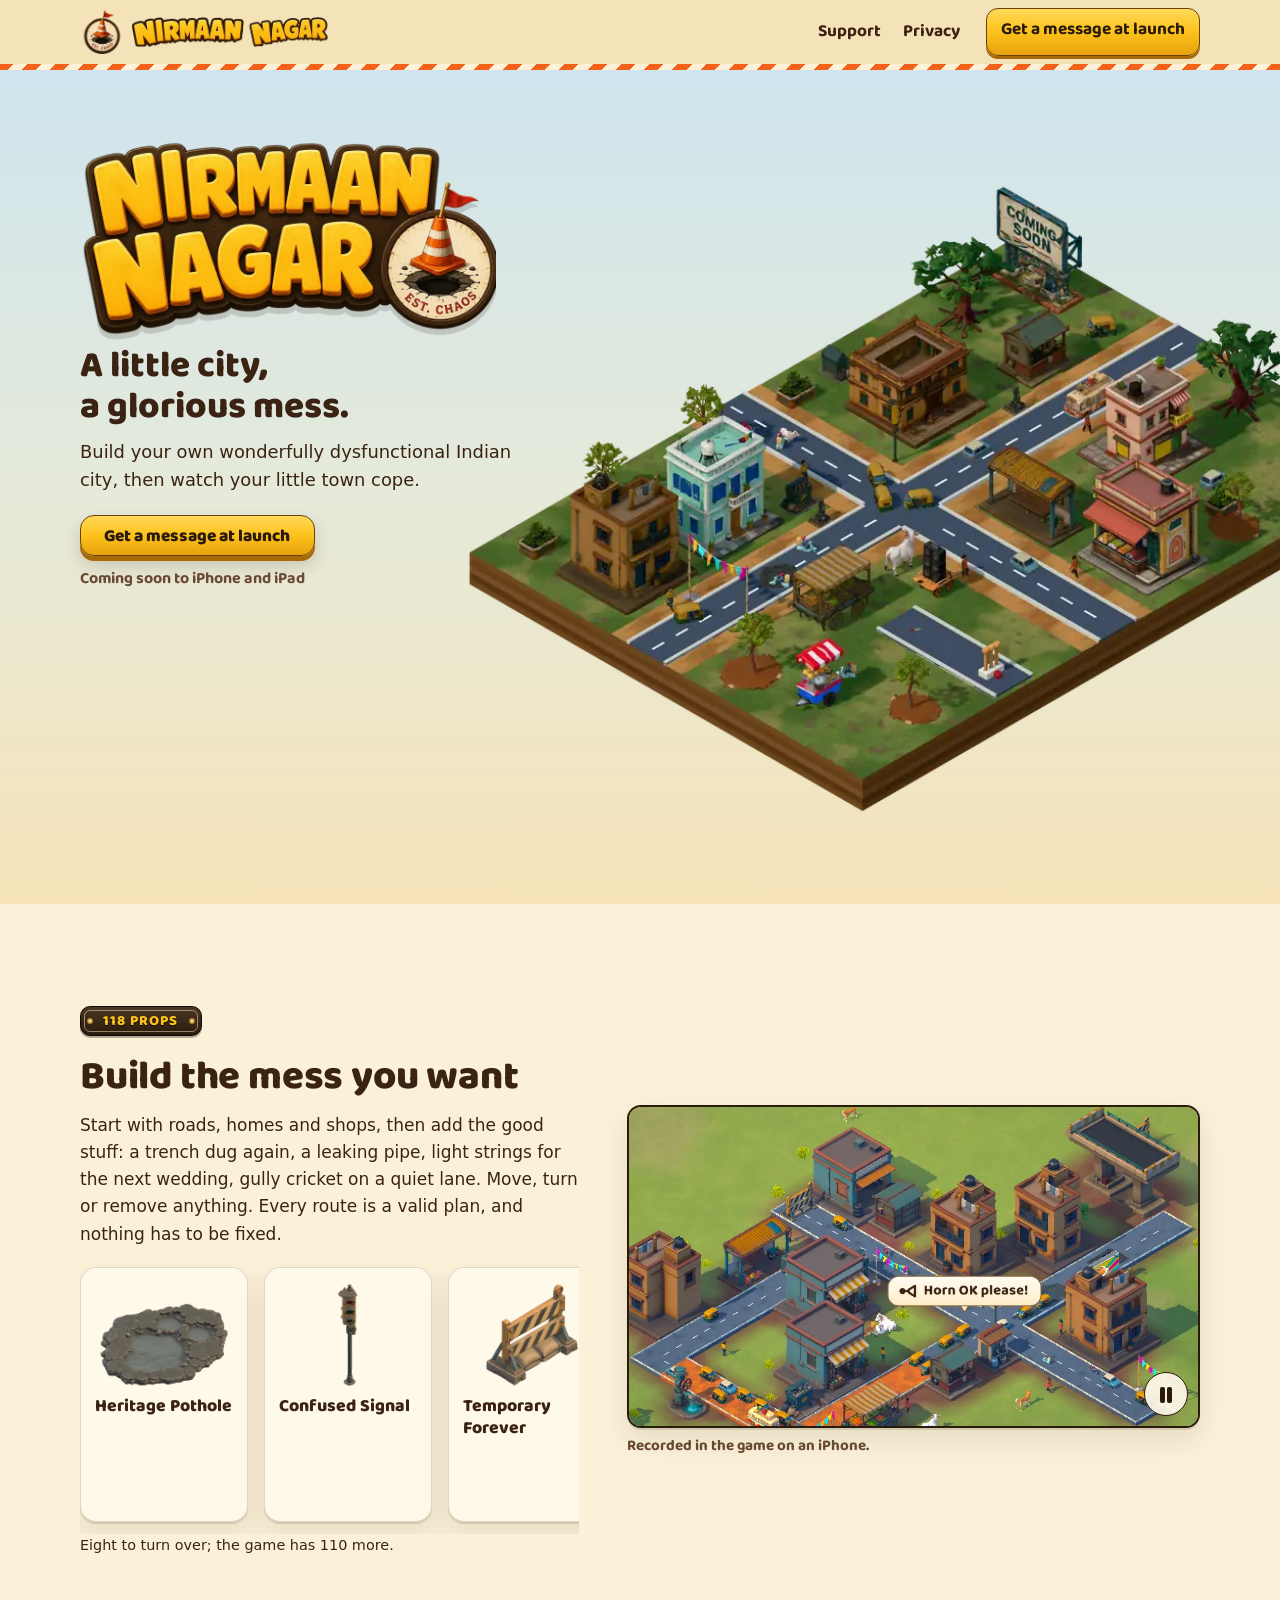
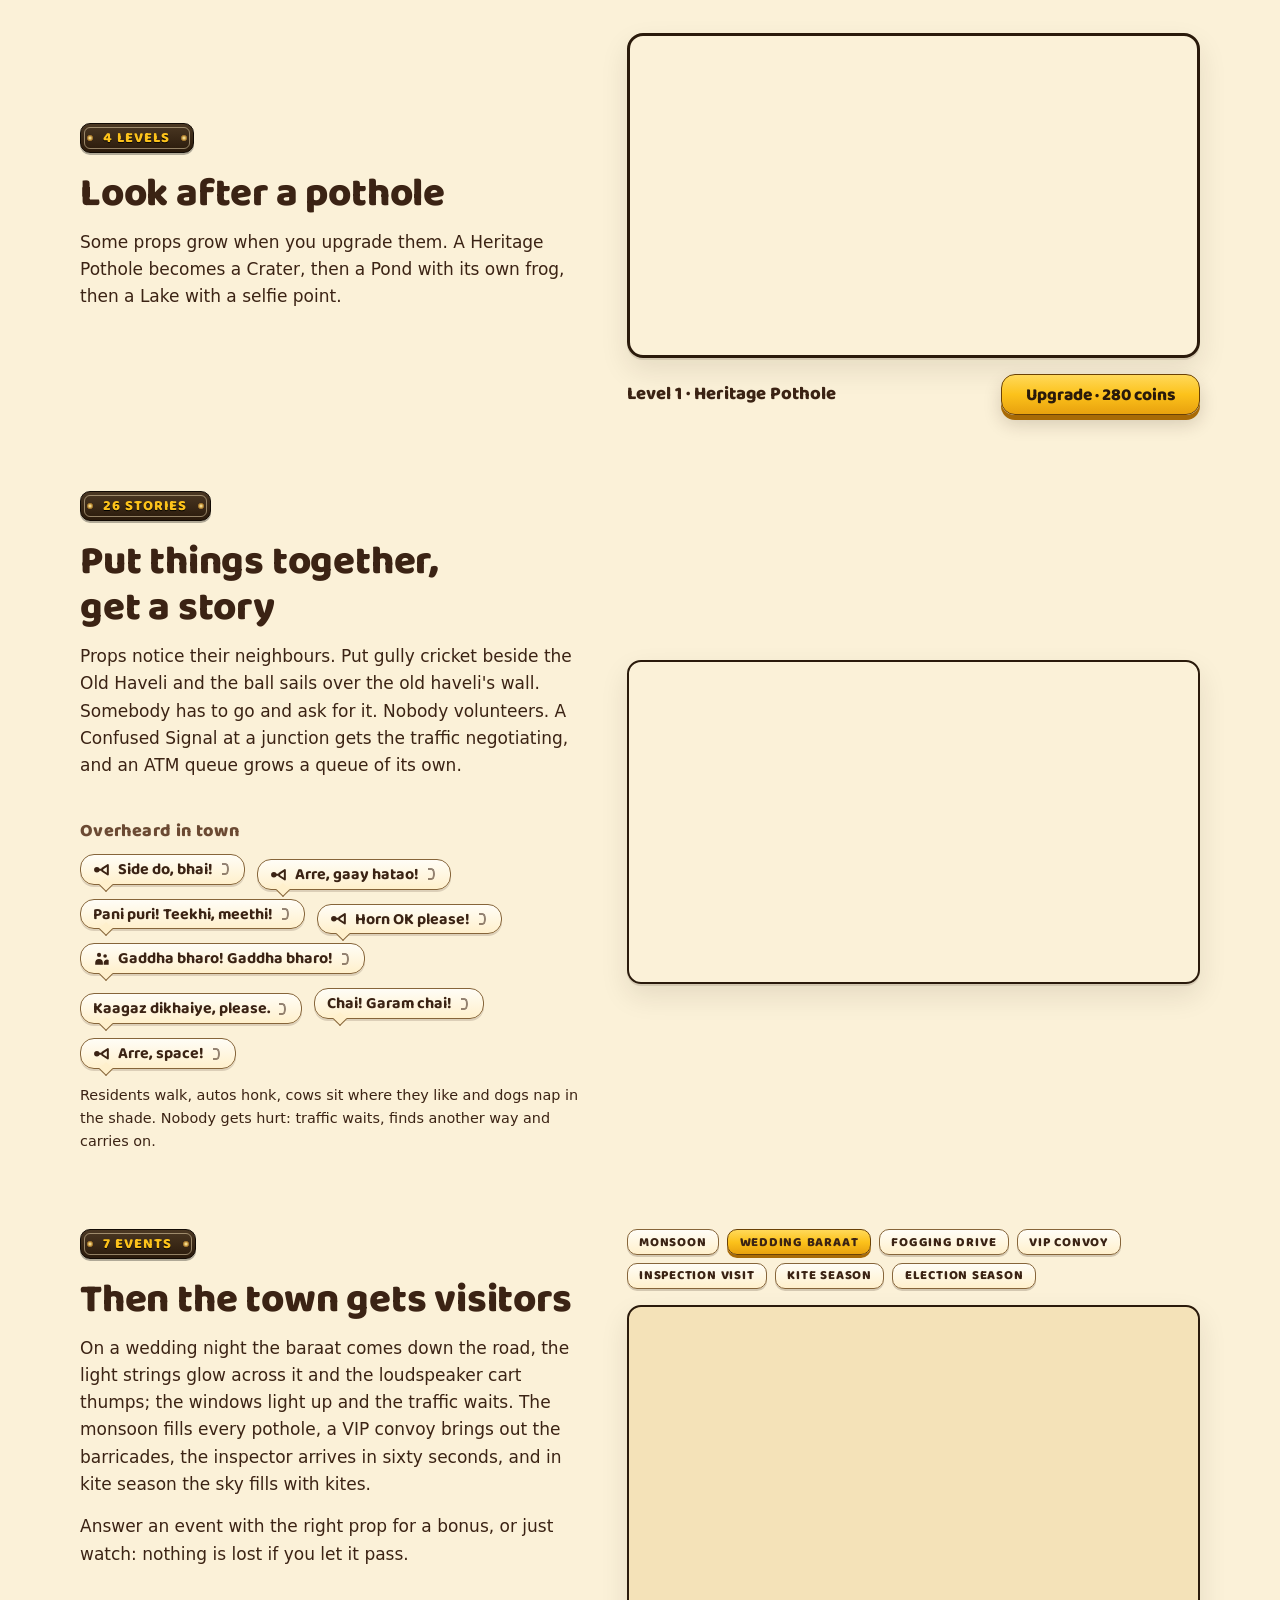
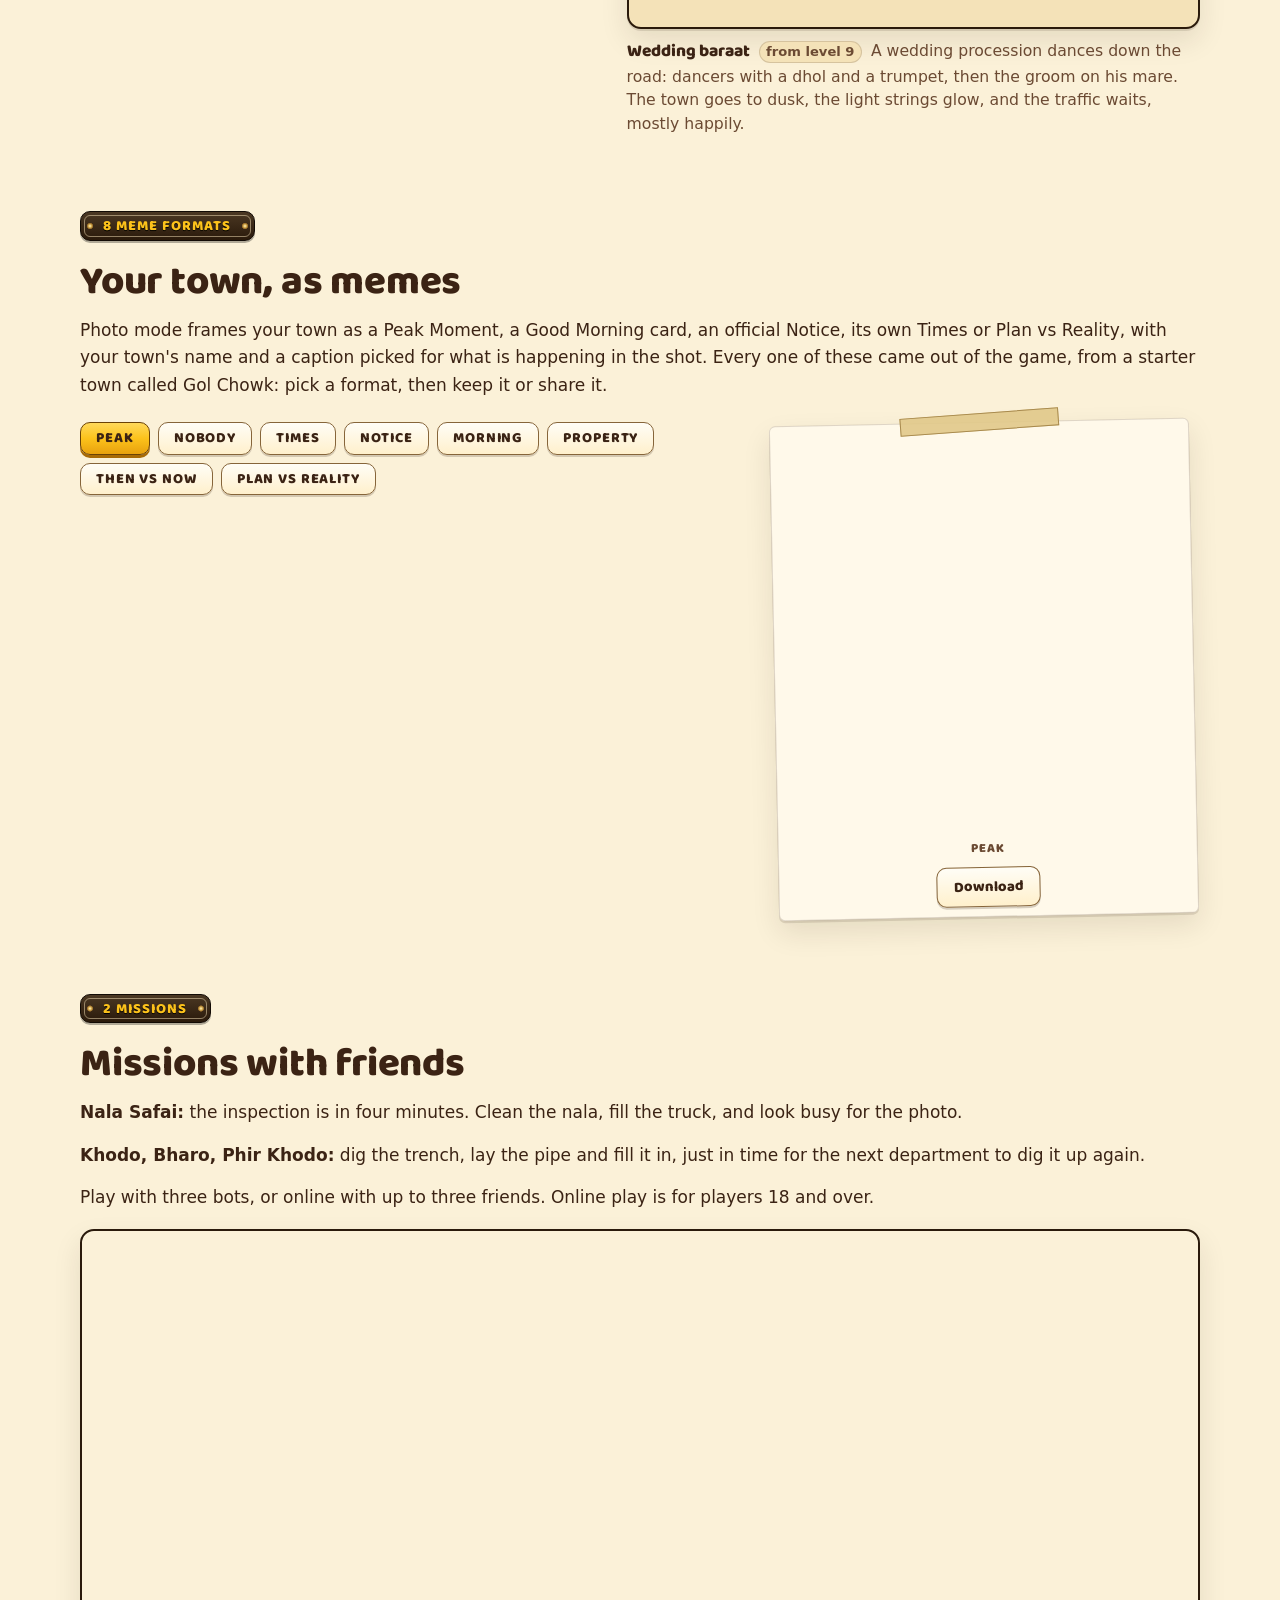
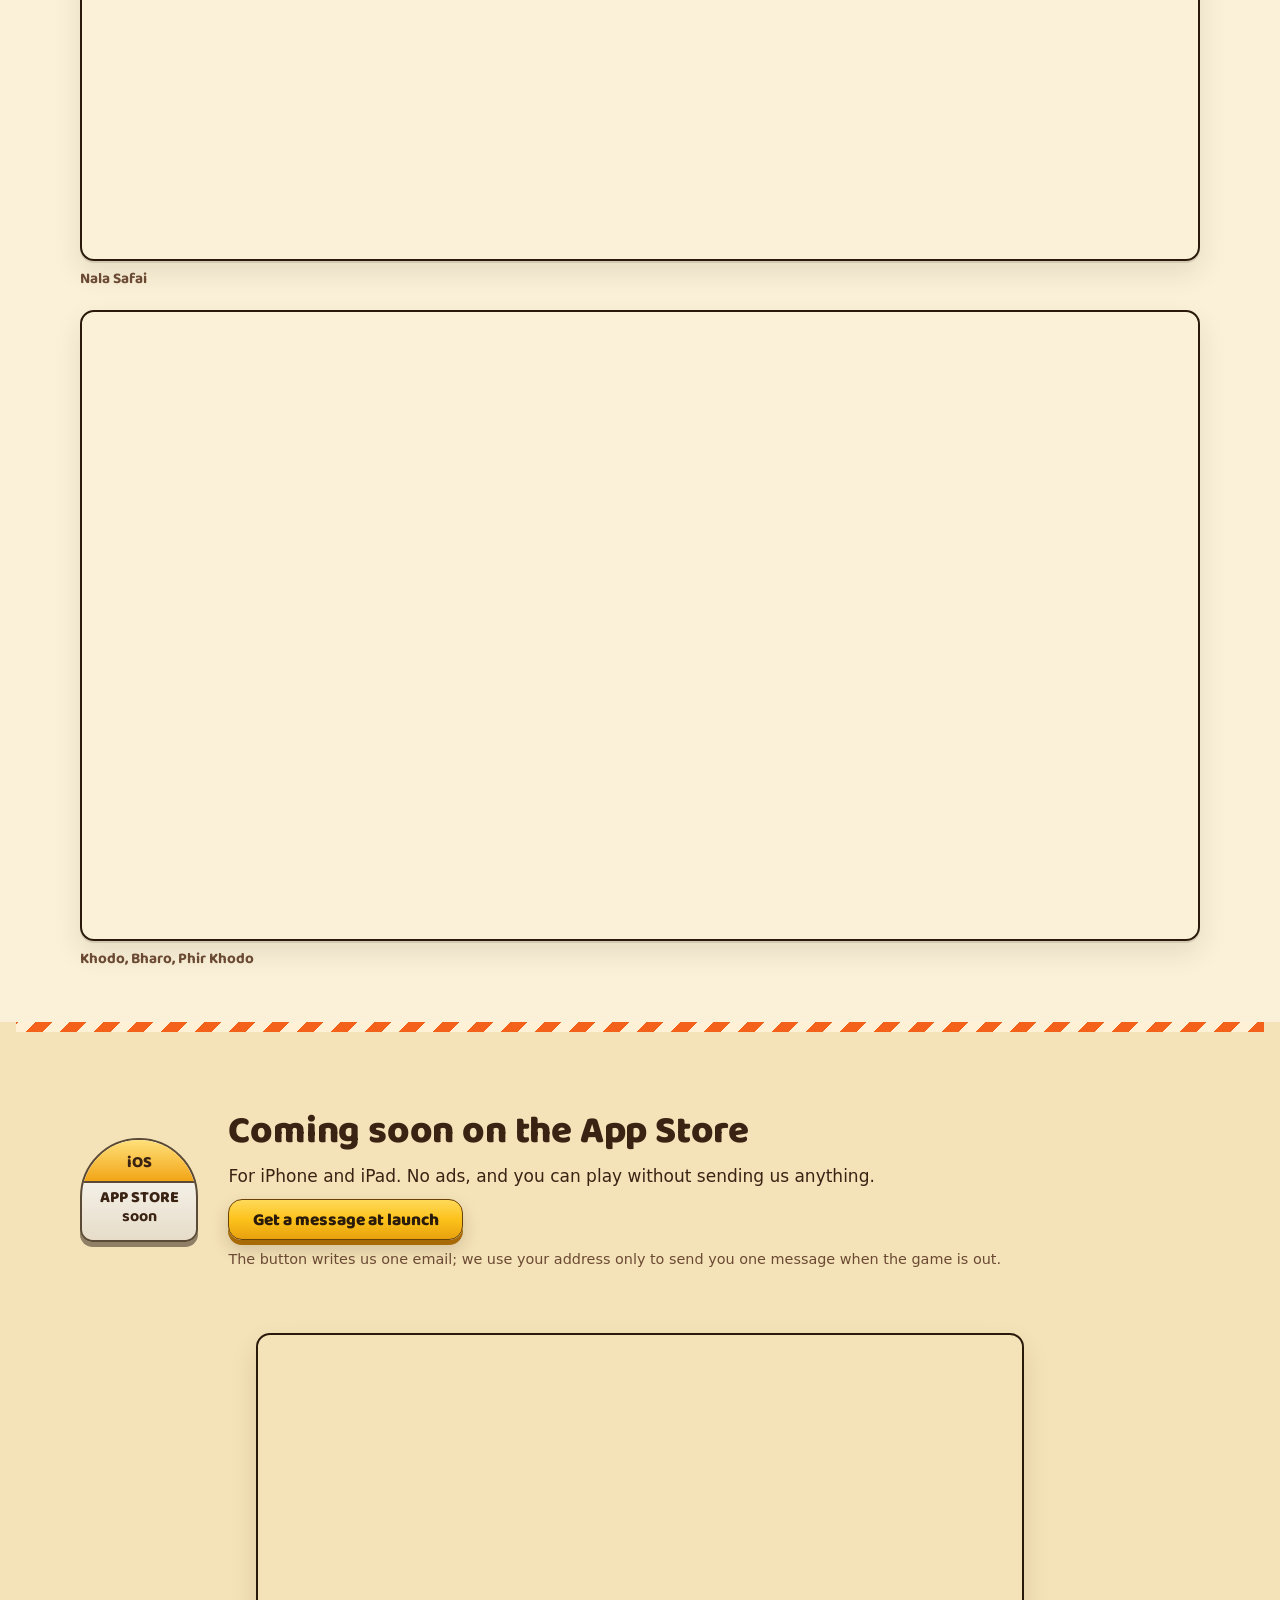
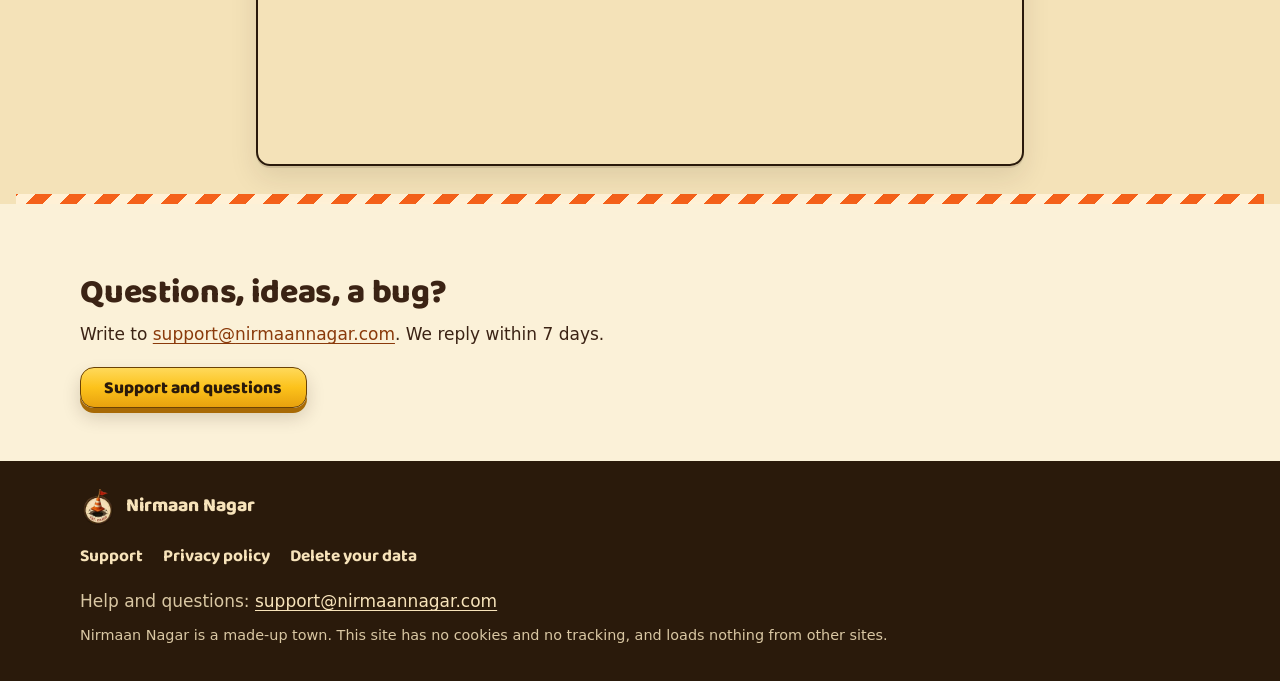
==== index.html @ 1f92f524 "nirmaannagar.com" ====
<!doctype html>
<html lang="en">
<head>
<meta charset="utf-8">
<meta name="viewport" content="width=device-width, initial-scale=1, viewport-fit=cover">
<meta http-equiv="Content-Security-Policy" content="default-src 'none'; script-src 'self' 'wasm-unsafe-eval'; style-src 'self'; font-src 'self'; img-src 'self' blob:; media-src 'self'; connect-src 'self' blob:; base-uri 'none'; form-action 'none'">
<meta name="referrer" content="no-referrer">
<meta name="color-scheme" content="light dark">
<meta name="theme-color" content="#f4e2b8" media="(prefers-color-scheme: light)">
<meta name="theme-color" content="#21150a" media="(prefers-color-scheme: dark)">
<title>Nirmaan Nagar · A little city, a glorious mess</title>
<meta name="description" content="Build your own wonderfully dysfunctional Indian city: potholes, confused signals, a bridge to eventually and a cow with the right of way. Coming soon to iPhone and iPad.">
<link rel="canonical" href="https://nirmaannagar.com/">
<meta property="og:type" content="website">
<meta property="og:site_name" content="Nirmaan Nagar">
<meta property="og:locale" content="en_IN">
<meta property="og:url" content="https://nirmaannagar.com/">
<meta property="og:title" content="Nirmaan Nagar">
<meta property="og:description" content="Build your own wonderfully dysfunctional Indian city: potholes, confused signals, a bridge to eventually and a cow with the right of way. Coming soon to iPhone and iPad.">
<meta property="og:image" content="https://nirmaannagar.com/assets/og.jpg">
<meta property="og:image:type" content="image/jpeg">
<meta property="og:image:width" content="1200">
<meta property="og:image:height" content="630">
<meta property="og:image:alt" content="Nirmaan Nagar, est. chaos: the yellow logo, “Coming soon on the App Store” and “A little city, a glorious mess.”, beside a busy junction in the game, cows sitting among the shops and autos.">
<meta name="twitter:card" content="summary_large_image">
<meta name="twitter:title" content="Nirmaan Nagar">
<meta name="twitter:description" content="Build your own wonderfully dysfunctional Indian city: potholes, confused signals, a bridge to eventually and a cow with the right of way. Coming soon to iPhone and iPad.">
<meta name="twitter:image" content="https://nirmaannagar.com/assets/og.jpg">
<meta name="twitter:image:alt" content="Nirmaan Nagar, est. chaos: the yellow logo, “Coming soon on the App Store” and “A little city, a glorious mess.”, beside a busy junction in the game, cows sitting among the shops and autos.">
<link rel="icon" href="assets/icon-64.png" sizes="64x64" type="image/png">
<link rel="apple-touch-icon" href="assets/apple-touch-icon.png">
<link rel="preload" href="assets/fonts/baloo2-latin.woff2" as="font" type="font/woff2" crossorigin>
<link rel="stylesheet" href="assets/site.css">
<script src="assets/js/home.js" defer></script>
</head>
<body>
<a class="skip" href="#main">Skip to the page</a>
<header class="top">
<div class="bar">
<a class="brand" href="./"><img class="brand-badge" src="assets/badge.webp" width="96" height="96" alt=""><img class="brand-word" src="assets/wordmark.webp" width="419" height="64" alt="Nirmaan Nagar"></a>
<nav aria-label="Site"><a href="support/">Support</a><a href="privacy/">Privacy</a><a class="bar-cta" href="mailto:support@nirmaannagar.com?subject=Tell%20me%20when%20Nirmaan%20Nagar%20launches&amp;body=Please%20send%20me%20one%20message%20when%20Nirmaan%20Nagar%20is%20on%20the%20App%20Store.">Get a message at launch</a></nav>
</div>
</header>
<main id="main" class="home">
<div class="story" id="story">
<section class="stage" id="town" aria-labelledby="hero-title">
<div class="stage-copy">
<h1 id="hero-title" class="logo"><img src="assets/logo.webp" width="880" height="436" alt="Nirmaan Nagar, est. chaos" fetchpriority="high"></h1>
<p class="tagline">A little city, a&nbsp;glorious&nbsp;mess.</p>
<p class="lede">Build your own wonderfully dysfunctional Indian city, then watch your little town cope.</p>
<p class="stage-cta"><a class="button launch-cta" href="mailto:support@nirmaannagar.com?subject=Tell%20me%20when%20Nirmaan%20Nagar%20launches&amp;body=Please%20send%20me%20one%20message%20when%20Nirmaan%20Nagar%20is%20on%20the%20App%20Store.">Get a message at launch</a> <span class="soon-for">Coming soon to iPhone and iPad</span></p>
<p class="stage-hint" hidden>Tap the pothole, the cow, an auto or the signal.</p>
</div>
<figure class="stage-still"><picture><source media="(prefers-reduced-motion:reduce) and (orientation:portrait)" srcset="assets/shots/day-up-720.webp 720w" sizes="(min-width:900px) 50rem,94vw" width="720" height="900"><source media="(prefers-reduced-motion:reduce)" srcset="assets/shots/day-800.webp 800w,assets/shots/day-1280.webp 1280w,assets/shots/day-1920.webp 1920w" sizes="(min-width:900px) 50rem,94vw" width="1920" height="1080"><img src="assets/town/still-1280.webp" srcset="assets/town/still-960.webp 960w, assets/town/still-1280.webp 1280w, assets/town/still-1920.webp 1920w" sizes="(min-width: 900px) 66vw, 100vw" width="1280" height="847" alt="A corner of Nirmaan Nagar where two roads cross: shops, homes and a tea stall round the junction, a pothole in the road, cows resting by the traffic and autos and cars coming through." fetchpriority="high"></picture></figure>
</section>
<div class="backdrop"></div>
<section class="chapter" id="build" data-view="build" aria-labelledby="build-title">
<div class="chapter-card">
<p class="plate">118 props</p>
<h2 id="build-title">Build the mess you want</h2>
<p>Start with roads, homes and shops, then add the good stuff: a trench dug again, a leaking pipe, light strings for the next wedding, gully cricket on a quiet lane. Move, turn or remove anything. Every route is a valid plan, and nothing has to be fixed.</p>
<ul class="deck"><li class="card"><div class="card-in"><div class="face front"><img src="assets/cards/pothole_patch.webp" width="300" height="240" alt="" loading="lazy" decoding="async"><span class="card-name">Heritage Pothole</span></div><div class="face back"><span class="card-name">Heritage Pothole</span><span class="card-desc">A little dip with a long local history. Every vehicle wobbles; nobody is surprised.</span><span class="card-meta">From level 1 · 20 coins</span></div></div></li><li class="card"><div class="card-in"><div class="face front"><img src="assets/cards/broken_signal.webp" width="300" height="240" alt="" loading="lazy" decoding="async"><span class="card-name">Confused Signal</span></div><div class="face back"><span class="card-name">Confused Signal</span><span class="card-desc">Every light has an opinion. Put this at a junction to watch traffic negotiate.</span><span class="card-meta">From level 1 · 20 coins</span></div></div></li><li class="card"><div class="card-in"><div class="face front"><img src="assets/cards/roadwork_barricade.webp" width="300" height="240" alt="" loading="lazy" decoding="async"><span class="card-name">Temporary Forever</span></div><div class="face back"><span class="card-name">Temporary Forever</span><span class="card-desc">Road closed until further imagination. Traffic safely finds another way or waits.</span><span class="card-meta">From level 2 · 25 coins</span></div></div></li><li class="card"><div class="card-in"><div class="face front"><img src="assets/cards/unfinished_bridge.webp" width="300" height="240" alt="" loading="lazy" decoding="async"><span class="card-name">Bridge to Eventually</span></div><div class="face back"><span class="card-name">Bridge to Eventually</span><span class="card-desc">An ambitious beginning with an open-ended conclusion. Add a road and diversion sign.</span><span class="card-meta">From level 5 · 180 coins</span></div></div></li><li class="card"><div class="card-in"><div class="face front"><img src="assets/cards/resting_cow.webp" width="300" height="240" alt="" loading="lazy" decoding="async"><span class="card-name">Right of Way</span></div><div class="face back"><span class="card-name">Right of Way</span><span class="card-desc">She sits where she likes, road or not. Traffic waits, honks and finds another way; nobody asks her to move.</span><span class="card-meta">From level 4 · 40 coins</span></div></div></li><li class="card"><div class="card-in"><div class="face front"><img src="assets/cards/leaking_pipe.webp" width="300" height="240" alt="" loading="lazy" decoding="async"><span class="card-name">Surprise Fountain</span></div><div class="face back"><span class="card-name">Surprise Fountain</span><span class="card-desc">An unplanned water feature. No tickets. Just a small, persistent puddle.</span><span class="card-meta">From level 3 · 30 coins</span></div></div></li><li class="card"><div class="card-in"><div class="face front"><img src="assets/cards/atm_queue.webp" width="300" height="240" alt="" loading="lazy" decoding="async"><span class="card-name">Patient ATM Queue</span></div><div class="face back"><span class="card-name">Patient ATM Queue</span><span class="card-desc">Cash available, conditions apply. The queue is part of the service.</span><span class="card-meta">From level 9 · 570 coins</span></div></div></li><li class="card"><div class="card-in"><div class="face front"><img src="assets/cards/flyover_90.webp" width="300" height="240" alt="" loading="lazy" decoding="async"><span class="card-name">90° Flyover</span></div><div class="face back"><span class="card-name">90° Flyover</span><span class="card-desc">Traffic takes the scenic route—whether it wanted to or not.</span><span class="card-meta">From level 25 · 10950 coins</span></div></div></li></ul>
<p class="small">Eight to turn over; the game has 110 more.</p>
</div>
<figure class="chapter-art loop" data-loop="assets/hero/town-loop.mp4"><div class="frame"><img src="assets/hero/town-poster.webp" width="960" height="540" alt="A busy crossroads in the game: autos and cars wait their turn by shops and homes while residents walk past." loading="lazy" decoding="async"></div><figcaption>Recorded in the game on an iPhone.</figcaption></figure>
</section>
<section class="chapter" id="pothole" data-view="pothole" aria-labelledby="pothole-title">
<div class="chapter-card">
<p class="plate">4 levels</p>
<h2 id="pothole-title">Look after a pothole</h2>
<p>Some props grow when you upgrade them. A Heritage Pothole becomes a Crater, then a Pond with its own frog, then a Lake with a selfie point.</p>
<p class="pothole-live"><span class="level-now" data-level aria-live="polite">Level 1 · Heritage Pothole</span> <button class="button" type="button" data-act="upgrade" hidden>Upgrade · 280 coins</button></p>
</div>
<figure class="chapter-art grow" aria-label="A Heritage Pothole, level by level"><ol class="grow-steps"><li class="grow-step"><img src="assets/grow/1-800.webp" srcset="assets/grow/1-800.webp 800w, assets/grow/1-1200.webp 1200w" sizes="(min-width:900px) 37rem,94vw" width="800" height="450" alt="A Heritage Pothole in the road beside the fruit cart, autos driving past." loading="lazy" decoding="async"><span class="grow-name">Level 1 · Heritage Pothole</span></li><li class="grow-step"><img src="assets/grow/2-800.webp" srcset="assets/grow/2-800.webp 800w, assets/grow/2-1200.webp 1200w" sizes="(min-width:900px) 37rem,94vw" width="800" height="450" alt="The pothole, upgraded, is now a Crater: an auto-rickshaw dips into it as it drives through." loading="lazy" decoding="async"><span class="grow-name">Level 2 · Crater</span></li><li class="grow-step"><img src="assets/grow/3-800.webp" srcset="assets/grow/3-800.webp 800w, assets/grow/3-1200.webp 1200w" sizes="(min-width:900px) 37rem,94vw" width="800" height="450" alt="The Crater, upgraded, is now a Pond with lily pads, two paper boats and a frog." loading="lazy" decoding="async"><span class="grow-name">Level 3 · Pond</span></li><li class="grow-step"><img src="assets/grow/4-800.webp" srcset="assets/grow/4-800.webp 800w, assets/grow/4-1200.webp 1200w" sizes="(min-width:900px) 37rem,94vw" width="800" height="450" alt="The Pond, upgraded, is now a Lake with a selfie point: blue water with a swan, a little wooden deck and stones round its edge." loading="lazy" decoding="async"><span class="grow-name">Level 4 · Lake with selfie point</span></li></ol></figure>
</section>
<section class="chapter" id="stories" data-view="stories" aria-labelledby="stories-title">
<div class="chapter-card">
<p class="plate">26 stories</p>
<h2 id="stories-title">Put things together, get a story</h2>
<p>Props notice their neighbours. Put gully cricket beside the Old Haveli and the ball sails over the old haveli's wall. Somebody has to go and ask for it. Nobody volunteers. A Confused Signal at a junction gets the traffic negotiating, and an ATM queue grows a queue of its own.</p>
<p class="acts"><button class="button" type="button" data-act="six" hidden>Hit a six</button> <button class="button button-quiet" type="button" data-act="signal" hidden>Confuse the signal</button></p>
<h3 class="voices-title">Overheard in town <span class="hint" hidden>Tap a line to hear it</span></h3>
<svg class="icons" aria-hidden="true" focusable="false"><symbol id="i-horn" viewBox="0 0 32 32"><circle cx="7" cy="16" r="5" fill="currentColor"/><path d="M11.5 16h5.5M17 13.8l10-6.3v17l-10-6.3z" fill="none" stroke="currentColor" stroke-width="3.6" stroke-linecap="round" stroke-linejoin="round"/></symbol><symbol id="i-crowd" viewBox="0 0 32 32"><circle cx="11" cy="9" r="3.8" fill="currentColor"/><circle cx="22" cy="11" r="3.3" fill="currentColor"/><path d="M4 27v-3.5a7 7 0 0 1 14 0V27zM19.5 27v-3.7a6 6 0 0 1 9-5.2V27z" fill="currentColor"/></symbol></svg><ul class="bubbles"><li class="bubble" data-voice="assets/voices/traffic.horn_2.mp4"><svg aria-hidden="true" focusable="false"><use href="#i-horn"/></svg><span>Side do, bhai!</span></li><li class="bubble" data-voice="assets/voices/traffic.cow.mp4"><svg aria-hidden="true" focusable="false"><use href="#i-horn"/></svg><span>Arre, gaay hatao!</span></li><li class="bubble" data-voice="assets/voices/vendor.panipuri.mp4"><span>Pani puri! Teekhi, meethi!</span></li><li class="bubble" data-voice="assets/voices/traffic.horn_3.mp4"><svg aria-hidden="true" focusable="false"><use href="#i-horn"/></svg><span>Horn OK please!</span></li><li class="bubble" data-voice="assets/voices/protest.chant_2.mp4"><svg aria-hidden="true" focusable="false"><use href="#i-crowd"/></svg><span>Gaddha bharo! Gaddha bharo!</span></li><li class="bubble" data-voice="assets/voices/street.challan.mp4"><span>Kaagaz dikhaiye, please.</span></li><li class="bubble" data-voice="assets/voices/vendor.chai.mp4"><span>Chai! Garam chai!</span></li><li class="bubble" data-voice="assets/voices/traffic.horn.mp4"><svg aria-hidden="true" focusable="false"><use href="#i-horn"/></svg><span>Arre, space!</span></li></ul>
<p class="small">Residents walk, autos honk, cows sit where they like and dogs nap in the shade. Nobody gets hurt: traffic waits, finds another way and carries on.</p>
</div>
<figure class="chapter-art shot"><img src="assets/shots/story-800.webp" srcset="assets/shots/story-800.webp 800w, assets/shots/story-1200.webp 1200w" sizes="(min-width:900px) 37rem,94vw" width="800" height="450" alt="A story in the game: a blue sign reads “Six into the haveli” over the earth lane where gully cricket is played beside the Old Haveli, under a big tree." loading="lazy" decoding="async"></figure>
</section>
<section class="chapter" id="events" data-view="events" aria-labelledby="events-title">
<div class="chapter-card">
<p class="plate">7 events</p>
<h2 id="events-title">Then the town gets visitors</h2>
<p>On a wedding night the baraat comes down the road, the light strings glow across it and the loudspeaker cart thumps; the windows light up and the traffic waits. The monsoon fills every pothole, a VIP convoy brings out the barricades, the inspector arrives in sixty seconds, and in kite season the sky fills with kites.</p>
<p>Answer an event with the right prop for a bonus, or just watch: nothing is lost if you let it pass.</p>
<div class="picker picker-event" role="group" aria-label="Events"><input class="pick" type="radio" name="event" id="event-monsoon"><input class="pick" type="radio" name="event" id="event-baraat" checked><input class="pick" type="radio" name="event" id="event-fogging"><input class="pick" type="radio" name="event" id="event-convoy"><input class="pick" type="radio" name="event" id="event-inspection"><input class="pick" type="radio" name="event" id="event-kites"><input class="pick" type="radio" name="event" id="event-election"><div class="chips"><label for="event-monsoon">Monsoon</label><label for="event-baraat">Wedding baraat</label><label for="event-fogging">Fogging drive</label><label for="event-convoy">VIP convoy</label><label for="event-inspection">Inspection visit</label><label for="event-kites">Kite season</label><label for="event-election">Election season</label></div><div class="panels"><figure class="panel"><img src="assets/events/monsoon-800.webp" srcset="assets/events/monsoon-800.webp 800w, assets/events/monsoon-1200.webp 1200w" sizes="(min-width:900px) 32rem,94vw" width="800" height="450" alt="The monsoon: rain over the bazaar, the pothole filling with water and scooters riding the wet road past the tyre shop and the corner houses." loading="lazy" decoding="async"><figcaption><strong>Monsoon</strong> <span class="level">from level 8</span> Rain over every road. The potholes fill, the nala considers its banks, and the traffic crawls.</figcaption></figure><figure class="panel"><img src="assets/events/baraat-800.webp" srcset="assets/events/baraat-800.webp 800w, assets/events/baraat-1200.webp 1200w" sizes="(min-width:900px) 32rem,94vw" width="800" height="450" alt="The wedding baraat at dusk: dancers with a dhol and a trumpet lead it down the road and the groom in a red turban follows on a white mare, past a pothole, bunting and the shamiana with its loudspeaker cart." loading="lazy" decoding="async"><figcaption><strong>Wedding baraat</strong> <span class="level">from level 9</span> A wedding procession dances down the road: dancers with a dhol and a trumpet, then the groom on his mare. The town goes to dusk, the light strings glow, and the traffic waits, mostly happily.</figcaption></figure><figure class="panel"><img src="assets/events/fogging-800.webp" srcset="assets/events/fogging-800.webp 800w, assets/events/fogging-1200.webp 1200w" sizes="(min-width:900px) 32rem,94vw" width="800" height="450" alt="The fogging drive: a municipal worker&#x27;s fogging machine fills the road with white smoke and two walkers stroll through it, past autos, a fruit cart and the Tangled-Wire Pole." loading="lazy" decoding="async"><figcaption><strong>Fogging drive</strong> <span class="level">from level 10</span> A municipal worker walks the roads with a fogging machine, a white cloud behind him and two walkers strolling through it.</figcaption></figure><figure class="panel"><img src="assets/events/convoy-800.webp" srcset="assets/events/convoy-800.webp 800w, assets/events/convoy-1200.webp 1200w" sizes="(min-width:900px) 32rem,94vw" width="800" height="450" alt="The VIP convoy: jeeps with red beacons escort a white car down the lane between the shops, autos waiting in a line." loading="lazy" decoding="async"><figcaption><strong>VIP convoy</strong> <span class="level">from level 11</span> A very important person is passing through. Barricades go up, the traffic crawls behind, and the convoy takes ten seconds.</figcaption></figure><figure class="panel"><img src="assets/events/inspection-800.webp" srcset="assets/events/inspection-800.webp 800w, assets/events/inspection-1200.webp 1200w" sizes="(min-width:900px) 32rem,94vw" width="800" height="450" alt="The inspection visit at dusk: a bubble reads “The inspector has arrived. Smile.” and red marks hang over everything left in view: the potholes, the shamiana, the loudspeaker cart and the wire pole." loading="lazy" decoding="async"><figcaption><strong>Inspection visit</strong> <span class="level">from level 12</span> An inspector is on the way. Sixty seconds to hide the town&#x27;s chaos behind barricades and Ribbon Ready plaques.</figcaption></figure><figure class="panel"><img src="assets/events/kites-800.webp" srcset="assets/events/kites-800.webp 800w, assets/events/kites-1200.webp 1200w" sizes="(min-width:900px) 32rem,94vw" width="800" height="450" alt="Kite season: paper kites over the road, the fruit cart and the shamiana, and a cut kite caught in the wires of the Tangled-Wire Pole." loading="lazy" decoding="async"><figcaption><strong>Kite season</strong> <span class="level">from level 13</span> The sky over the rooftops fills with paper kites. Strings cross, kites are cut, and one always ends up in the wires.</figcaption></figure><figure class="panel"><img src="assets/events/election-800.webp" srcset="assets/events/election-800.webp 800w, assets/events/election-1200.webp 1200w" sizes="(min-width:900px) 32rem,94vw" width="800" height="450" alt="Election season: a bubble reads “Promise: the potholes will be renamed water features.” beside the Wall of Promises, painted “Next Monday”, while cows sit at the signal and autos queue below." loading="lazy" decoding="async"><figcaption><strong>Election season</strong> <span class="level">from level 14</span> Hoardings sprout overnight, a campaign auto blares promises, and the Wall of Promises grows. Every candidate is fictional; so are the promises.</figcaption></figure></div></div>
</div>
</section>
<section class="chapter chapter-wide" id="memes" data-view="memes" aria-labelledby="memes-title">
<div class="chapter-card">
<p class="plate">8 meme formats</p>
<h2 id="memes-title">Your town, as memes</h2>
<p>Photo mode frames your town as a Peak Moment, a Good Morning card, an official Notice, its own Times or Plan vs Reality, with your town's name and a caption picked for what is happening in the shot. Every one of these came out of the game, from a starter town called Gol Chowk: pick a format, then keep it or share it.</p>
<div class="picker picker-meme" role="group" aria-label="Meme format"><input class="pick" type="radio" name="meme" id="meme-peak" checked><input class="pick" type="radio" name="meme" id="meme-nobody"><input class="pick" type="radio" name="meme" id="meme-times"><input class="pick" type="radio" name="meme" id="meme-notice"><input class="pick" type="radio" name="meme" id="meme-good_morning"><input class="pick" type="radio" name="meme" id="meme-property"><input class="pick" type="radio" name="meme" id="meme-then_now"><input class="pick" type="radio" name="meme" id="meme-plan_reality"><div class="chips"><label for="meme-peak">Peak</label><label for="meme-nobody">Nobody</label><label for="meme-times">Times</label><label for="meme-notice">Notice</label><label for="meme-good_morning">Morning</label><label for="meme-property">Property</label><label for="meme-then_now">Then vs Now</label><label for="meme-plan_reality">Plan vs Reality</label></div><div class="panels"><figure class="panel print"><img src="assets/memes/peak-720.webp" srcset="assets/memes/peak-720.webp 720w, assets/memes/peak.jpg 1080w" sizes="(min-width:500px) 26rem,84vw" width="720" height="720" alt="Meme in big white letters: “Peak Gol Chowk moment. A pothole so deep it has its own pin code”, over the town, an auto-rickshaw dipping into a crater in the road." loading="lazy" decoding="async"><figcaption>Peak</figcaption><p class="meme-actions"><a class="meme-save" href="assets/memes/peak.jpg" download="nirmaan-nagar-peak.jpg">Download</a></p></figure><figure class="panel print"><img src="assets/memes/nobody-720.webp" srcset="assets/memes/nobody-720.webp 720w, assets/memes/nobody.jpg 1080w" sizes="(min-width:500px) 26rem,84vw" width="720" height="720" alt="Meme: “Nobody: Absolutely nobody: Gol Chowk&#x27;s cows:” above the town&#x27;s junction, where two white cows sit in the road among the shops." loading="lazy" decoding="async"><figcaption>Nobody</figcaption><p class="meme-actions"><a class="meme-save" href="assets/memes/nobody.jpg" download="nirmaan-nagar-nobody.jpg">Download</a></p></figure><figure class="panel print"><img src="assets/memes/times-720.webp" srcset="assets/memes/times-720.webp 720w, assets/memes/times.jpg 1080w" sizes="(min-width:500px) 26rem,84vw" width="720" height="720" alt="Meme styled as a newspaper, The Gol Chowk Times, with the headline “Signal Changes Its Mind, Twice” over a photo of the junction: “Residents were unavailable for comment, being busy with the situation. A committee has been formed to study the committee.”" loading="lazy" decoding="async"><figcaption>Times</figcaption><p class="meme-actions"><a class="meme-save" href="assets/memes/times.jpg" download="nirmaan-nagar-times.jpg">Download</a></p></figure><figure class="panel print"><img src="assets/memes/notice-720.webp" srcset="assets/memes/notice-720.webp 720w, assets/memes/notice.jpg 1080w" sizes="(min-width:500px) 26rem,84vw" width="720" height="720" alt="Meme styled as an official notice from the Office of the Gol Chowk Nagar Nigam, Department of Roads, Drains and Further Notice: “Subject: Regarding the road that was dug again”, a photo of the road works stamped “Approved (subject to conditions)” and “No objection (for now)”, from the Executive Engineer (on leave)." loading="lazy" decoding="async"><figcaption>Notice</figcaption><p class="meme-actions"><a class="meme-save" href="assets/memes/notice.jpg" download="nirmaan-nagar-notice.jpg">Download</a></p></figure><figure class="panel print"><img src="assets/memes/good_morning-720.webp" srcset="assets/memes/good_morning-720.webp 720w, assets/memes/good_morning.jpg 1080w" sizes="(min-width:500px) 26rem,84vw" width="720" height="720" alt="Meme styled as a good-morning card with marigolds and flowers: a photo of the town and “Aaj ka vichaar: kal bhi yahi hoga” (thought for the day: tomorrow will be the same), from the Gol Chowk parivaar." loading="lazy" decoding="async"><figcaption>Morning</figcaption><p class="meme-actions"><a class="meme-save" href="assets/memes/good_morning.jpg" download="nirmaan-nagar-good_morning.jpg">Download</a></p></figure><figure class="panel print"><img src="assets/memes/property-720.webp" srcset="assets/memes/property-720.webp 720w, assets/memes/property.jpg 1080w" sizes="(min-width:500px) 26rem,84vw" width="720" height="720" alt="Meme styled as a property advert, a new launch: “Nala Paar Heights. Luxury 2 &amp; 3 BHK, almost ready”, a photo of the nala stamped “River-facing!”, then “River-facing*, Bridge access*, Cow-friendly lanes*” and the small print: nala-facing, bridge to eventually, cows only. Booking open, site office behind the pothole." loading="lazy" decoding="async"><figcaption>Property</figcaption><p class="meme-actions"><a class="meme-save" href="assets/memes/property.jpg" download="nirmaan-nagar-property.jpg">Download</a></p></figure><figure class="panel print"><img src="assets/memes/then_now-720.webp" srcset="assets/memes/then_now-720.webp 720w, assets/memes/then_now.jpg 1080w" sizes="(min-width:500px) 26rem,84vw" width="720" height="720" alt="Meme: “Gol Chowk: then vs now. From quiet street to full chaos.” The same corner on day one, an empty road, and now, with a shamiana, a loudspeaker cart, a crater and autos." loading="lazy" decoding="async"><figcaption>Then vs Now</figcaption><p class="meme-actions"><a class="meme-save" href="assets/memes/then_now.jpg" download="nirmaan-nagar-then_now.jpg">Download</a></p></figure><figure class="panel print"><img src="assets/memes/plan_reality-720.webp" srcset="assets/memes/plan_reality-720.webp 720w, assets/memes/plan_reality.jpg 1080w" sizes="(min-width:500px) 26rem,84vw" width="720" height="720" alt="Meme: “Gol Chowk: plan vs reality. Expectation: master plan. Reality: master chaos.” A blue sanctioned layout above a photo of the town as it is." loading="lazy" decoding="async"><figcaption>Plan vs Reality</figcaption><p class="meme-actions"><a class="meme-save" href="assets/memes/plan_reality.jpg" download="nirmaan-nagar-plan_reality.jpg">Download</a></p></figure></div></div>
</div>
</section>
<section class="chapter chapter-wide" id="missions" data-view="missions" aria-labelledby="missions-title">
<div class="chapter-card">
<p class="plate">2 Missions</p>
<h2 id="missions-title">Missions with friends</h2>
<p><strong>Nala Safai:</strong> the inspection is in four minutes. Clean the nala, fill the truck, and look busy for the photo.</p>
<p><strong>Khodo, Bharo, Phir Khodo:</strong> dig the trench, lay the pipe and fill it in, just in time for the next department to dig it up again.</p>
<p>Play with three bots, or online with up to three friends. Online play is for players 18 and over.</p>
<div class="duo">
<figure class="shot"><img src="assets/shots/nala-800.webp" srcset="assets/shots/nala-800.webp 800w, assets/shots/nala-1200.webp 1200w, assets/shots/nala-1800.webp 1800w" sizes="(min-width:1184px) 72rem,94vw" width="800" height="450" alt="Nala Safai: players in safety vests clean a nala, its water blue where they have cleared it and black with sludge where they have not, litter bags on the bank and a red sofa and tyres beyond." loading="lazy" decoding="async"><figcaption>Nala Safai</figcaption></figure>
<figure class="shot"><img src="assets/shots/road-800.webp" srcset="assets/shots/road-800.webp 800w, assets/shots/road-1200.webp 1200w, assets/shots/road-1800.webp 1800w" sizes="(min-width:1184px) 72rem,94vw" width="800" height="450" alt="Khodo, Bharo, Phir Khodo: players in safety vests along a trench beside a fresh road, mounds of dug earth in a row, cones and barricades ahead with a municipal truck waiting, and a “Grand opening soon” plaque by the shops." loading="lazy" decoding="async"><figcaption>Khodo, Bharo, Phir Khodo</figcaption></figure>
</div>
</div>
</section>
<section class="chapter chapter-launch" id="launch" data-view="launch" aria-labelledby="launch-title">
<div class="chapter-card">
<p class="milestone" aria-hidden="true"><span class="ms-cap">iOS</span><span class="ms-place">App Store</span><span class="ms-km">soon</span></p>
<div class="launch-words">
<h2 id="launch-title">Coming soon on the App Store</h2>
<p>For iPhone and iPad. No ads, and you can play without sending us anything.</p>
<p><a class="button launch-cta" href="mailto:support@nirmaannagar.com?subject=Tell%20me%20when%20Nirmaan%20Nagar%20launches&amp;body=Please%20send%20me%20one%20message%20when%20Nirmaan%20Nagar%20is%20on%20the%20App%20Store.">Get a message at launch</a></p>
<p class="small">The button writes us one email; we use your address only to send you one message when the game is out.</p>
</div>
</div>
<figure class="chapter-art shot launch-art"><img src="assets/shots/dusk-800.webp" srcset="assets/shots/dusk-800.webp 800w, assets/shots/dusk-1200.webp 1200w, assets/shots/dusk-1600.webp 1600w" sizes="(min-width:820px) 48rem,94vw" width="800" height="450" alt="The chowk at the baraat&#x27;s dusk: light strings over the bazaar, the shamiana and its loudspeaker cart set up at the corner, cows resting in the road and autos going round them." loading="lazy" decoding="async"></figure>
</section>
</div>
<section class="contact" aria-labelledby="contact-title">
<div class="wrap">
<h2 id="contact-title">Questions, ideas, a bug?</h2>
<p>Write to <a href="mailto:support@nirmaannagar.com">support@<wbr>nirmaannagar.com</a>. We reply within 7 days.</p>
<p><a class="button" href="support/">Support and questions</a></p>
</div>
</section>
<div class="launch-bar" hidden><span>Coming soon to iPhone and iPad</span> <a class="button launch-cta" href="mailto:support@nirmaannagar.com?subject=Tell%20me%20when%20Nirmaan%20Nagar%20launches&amp;body=Please%20send%20me%20one%20message%20when%20Nirmaan%20Nagar%20is%20on%20the%20App%20Store.">Get a message at launch</a></div>

</main>
<footer class="foot">
<div class="foot-in">
<a class="foot-brand" href="./"><img src="assets/badge.webp" width="96" height="96" alt=""><span>Nirmaan Nagar</span></a>
<nav class="foot-links" aria-label="More"><a href="support/">Support</a><a href="privacy/">Privacy policy</a><a href="delete/">Delete your data</a></nav>
<p>Help and questions: <a href="mailto:support@nirmaannagar.com">support@nirmaannagar.com</a></p>
<p class="small">Nirmaan Nagar is a made-up town. This site has no cookies and no tracking, and loads nothing from other sites.</p>
</div>
</footer>
</body>
</html>
---- assets/site.css ----
@font-face {
font-family: "Baloo 2";
src: url("fonts/baloo2-latin.woff2") format("woff2");
font-weight: 400 800;
font-style: normal;
font-display: swap;
}
:root {
--paper: #fbf1d8;
--paper-2: #f4e2b8;
--sheet: #fff9ea;
--sheet-2: #f8ebc9;
--ink: #3b2314;
--ink-2: #6b4a33;
--link: #8a3a0b;
--line: rgba(59, 35, 20, .16);
--frame: #86653a;
--dash: #c9a96e;
--tape: rgba(226, 201, 138, .9);
--tape-edge: #a88a4e;
--stamp: #6f2a1f;
--focus: #2a1a0b;
--hero: #f7e3ba;
--ray: rgba(232, 161, 14, .16);
--foot: #2a1a0b;
--foot-ink: #f7e3ba;
--foot-ink-2: #d9c7a3;
--shadow: 0 2px 0 rgba(42, 26, 11, .12), 0 12px 28px rgba(42, 26, 11, .1);
--sun: #fcc21b;
--sun-hi: #ffd95a;
--sun-lo: #e8a10e;
--sun-lip: #a86a06;
--sun-edge: #6b4205;
--bark: #2a1a0b;
--bark-2: #4b3823;
--parchment: #f7e3ba;
--chai: #3b2314;
--cream: #fff4d9;
--brass-hi: #fff3c4;
--brass: #e0b85a;
--brass-lo: #8c6224;
--bubble-hi: #fffdf6;
--bubble: #fff0cc;
--bubble-edge: #86653a;
--cone: #f4611a;
--cone-cream: #fff1d6;
--stone-hi: #ffffff;
--stone: #e6dcc8;
--stone-edge: #5a4a36;
--stone-foot: #8e7f66;
--cap-hi: #ffe07a;
--cap: #f2a516;
--display: "Baloo 2", ui-rounded, "Arial Rounded MT Bold", system-ui, sans-serif;
--body: ui-rounded, -apple-system, BlinkMacSystemFont, system-ui, "Segoe UI", Roboto, "Noto Sans", sans-serif;
--mono: ui-monospace, "SF Mono", Menlo, Consolas, monospace;
--measure: 40rem;
--wide: 72rem;
--gutter-l: max(16px, env(safe-area-inset-left, 0px));
--gutter-r: max(16px, env(safe-area-inset-right, 0px));
color-scheme: light;
}
@media (prefers-color-scheme: dark) {
:root:not([data-theme="light"]) {
--paper: #1a1108;
--paper-2: #21150a;
--sheet: #2a1b0e;
--sheet-2: #22160b;
--ink: #f7e6be;
--ink-2: #d6c3a0;
--link: #fcc21b;
--line: rgba(247, 230, 190, .16);
--frame: #6b4a33;
--dash: rgba(214, 198, 168, .38);
--tape: rgba(226, 201, 138, .5);
--tape-edge: rgba(168, 138, 78, .8);
--stamp: #ff9e8a;
--focus: #fcc21b;
--hero: #24170b;
--ray: rgba(252, 194, 27, .09);
--foot: #120b05;
--shadow: 0 2px 0 rgba(0, 0, 0, .35), 0 12px 28px rgba(0, 0, 0, .3);
color-scheme: dark;
}
}
:root[data-theme="dark"] {
--paper: #1a1108;
--paper-2: #21150a;
--sheet: #2a1b0e;
--sheet-2: #22160b;
--ink: #f7e6be;
--ink-2: #d6c3a0;
--link: #fcc21b;
--line: rgba(247, 230, 190, .16);
--frame: #6b4a33;
--dash: rgba(214, 198, 168, .38);
--tape: rgba(226, 201, 138, .5);
--tape-edge: rgba(168, 138, 78, .8);
--stamp: #ff9e8a;
--focus: #fcc21b;
--hero: #24170b;
--ray: rgba(252, 194, 27, .09);
--foot: #120b05;
--shadow: 0 2px 0 rgba(0, 0, 0, .35), 0 12px 28px rgba(0, 0, 0, .3);
color-scheme: dark;
}
*, *::before, *::after { box-sizing: border-box; }
html { -webkit-text-size-adjust: 100%; text-size-adjust: 100%; }
body {
margin: 0;
background: var(--paper);
color: var(--ink);
font-family: var(--body);
font-size: 1.0625rem;
line-height: 1.6;
overflow-wrap: break-word;
min-height: 100vh;
display: flex;
flex-direction: column;
}
main { flex: 1 0 auto; width: 100%; }
img { max-width: 100%; height: auto; }
[hidden] { display: none !important; }
.visually-hidden { position: absolute; width: 1px; height: 1px; margin: -1px; padding: 0; overflow: hidden; clip-path: inset(50%); white-space: nowrap; border: 0; }
a { color: var(--link); text-decoration-thickness: .08em; text-underline-offset: .18em; }
a:hover { text-decoration-color: var(--sun); }
a:focus-visible, summary:focus-visible, button:focus-visible { outline: 3px solid var(--focus); outline-offset: 2px; border-radius: 6px; }
h1, h2, h3 { font-family: var(--display); font-weight: 800; line-height: 1.15; letter-spacing: -.005em; text-wrap: balance; }
p, ul, ol { margin: 0 0 .9em; }
ul, ol { padding-left: 1.3em; }
li { margin: .25em 0; }
li > ul, li > ol { margin: .3em 0 .2em; }
strong { font-weight: 700; }
code { font-family: var(--mono); font-size: .88em; }
.small { font-size: .9rem; }
.wrap { max-width: var(--wide); margin: 0 auto; padding-left: var(--gutter-l); padding-right: var(--gutter-r); }
.skip {
position: absolute; left: 16px; top: -60px; z-index: 3;
background: var(--sheet); color: var(--ink); padding: 8px 12px; border-radius: 8px; box-shadow: var(--shadow);
}
.skip:focus { top: 12px; }
.top { position: relative; z-index: 5; background: var(--paper-2); }
.top::after {
content: ""; display: block; height: 6px;
background: repeating-linear-gradient(-45deg, var(--cone) 0 10px, var(--cone-cream) 10px 20px);
}
.bar {
max-width: var(--wide); margin: 0 auto; padding: 8px var(--gutter-r) 8px var(--gutter-l);
display: flex; flex-wrap: wrap; align-items: center; justify-content: space-between; gap: 4px 20px;
}
.brand { display: flex; align-items: center; gap: 8px; padding: 2px 0; text-decoration: none; }
.brand-badge { display: block; width: auto; height: 44px; }
.brand-word { display: block; width: auto; height: 30px; }
nav { display: flex; flex-wrap: wrap; gap: 0 18px; font-family: var(--display); font-weight: 700; font-size: 1.08rem; }
nav a { color: var(--ink); text-decoration: none; padding: 10px 2px; }
nav a:hover, nav a[aria-current="page"] { text-decoration: underline; text-decoration-color: var(--sun-lo); text-decoration-thickness: 3px; text-underline-offset: .3em; }
@media (max-width: 479px) {
.bar { gap: 2px 12px; }
.brand { gap: 6px; }
.brand-badge { height: 36px; }
.brand-word { height: 22px; }
nav { gap: 0 14px; font-size: 1rem; }
}
.plate {
display: inline-block; margin: 0; padding: .42em 1.55em .36em;
border: 1.5px solid #120b05; border-radius: 10px;
outline: 1.5px solid rgba(247, 227, 186, .5); outline-offset: -5.5px;
background:
radial-gradient(circle at 9px 50%, var(--brass-hi) 0, var(--brass) 1.4px, var(--brass-lo) 2.9px, transparent 3.3px),
radial-gradient(circle at calc(100% - 9px) 50%, var(--brass-hi) 0, var(--brass) 1.4px, var(--brass-lo) 2.9px, transparent 3.3px),
linear-gradient(var(--bark-2), var(--bark));
box-shadow: 0 2px 0 rgba(0, 0, 0, .3);
color: var(--sun); text-shadow: 0 1px 0 #000;
font-family: var(--display); font-weight: 800; font-size: .9rem; line-height: 1.15; letter-spacing: .07em; text-transform: uppercase;
}
.button {
display: inline-block; padding: .55em 1.35em .5em; cursor: pointer;
background: linear-gradient(var(--sun-hi), var(--sun) 50%, var(--sun-lo));
border: 1.5px solid var(--sun-edge); border-radius: 14px;
box-shadow: 0 5px 0 var(--sun-lip), 0 9px 18px rgba(42, 26, 11, .18);
color: var(--bark); text-decoration: none;
font-family: var(--display); font-weight: 800; font-size: 1.08rem; line-height: 1.2;
}
.button:hover { text-decoration: none; filter: brightness(1.04); }
.button:active { transform: translateY(3px); box-shadow: 0 2px 0 var(--sun-lip); }
:root {
--tx0: 37%; --tx1: -10%; --ty0: 4%; --ty1: 1%; --tz: 1.05; --tfit: contain; --glow-x: 66%; --glow-y: 56%;
--sky: linear-gradient(180deg, #cfe4ee 0%, #e6ead9 52%, #f6e3b9 100%);
--sky-dusk: linear-gradient(180deg, #33365e 0%, #6f4f78 48%, #d48a63 100%);
--card: rgba(255, 249, 234, .96);
}
@media (prefers-color-scheme: dark) {
:root:not([data-theme="light"]) {
--sky: linear-gradient(180deg, #24313f 0%, #364350 48%, #5c4f3f 100%);
--sky-dusk: radial-gradient(52% 58% at var(--glow-x) var(--glow-y), rgba(255, 150, 80, .22), rgba(255, 150, 80, 0) 72%),
linear-gradient(180deg, #0d1020 0%, #1d1426 58%, #2a170e 100%);
--card: rgba(42, 27, 14, .96);
}
}
:root[data-theme="dark"] {
--sky: linear-gradient(180deg, #24313f 0%, #364350 48%, #5c4f3f 100%);
--sky-dusk: radial-gradient(52% 58% at var(--glow-x) var(--glow-y), rgba(255, 150, 80, .22), rgba(255, 150, 80, 0) 72%),
linear-gradient(180deg, #0d1020 0%, #1d1426 58%, #2a170e 100%);
--card: rgba(42, 27, 14, .96);
}
.stage {
position: relative; isolation: isolate; overflow: hidden; background: var(--sky);
min-height: max(600px, calc(100svh - 66px));
}
.stage-still { position: absolute; margin: 0; left: var(--tx0); right: var(--tx1); top: var(--ty0); bottom: var(--ty1); transition: opacity .8s ease; }
.stage-still img { position: absolute; inset: 0; display: block; width: 100%; height: 100%; object-fit: contain; object-fit: var(--tfit, contain); transform: scale(var(--tz, 1)); }
.town-canvas { position: absolute; inset: 0; width: 100%; height: 100%; display: block; opacity: 0; transition: opacity .8s ease; }
.town-live .town-canvas { opacity: 1; }
.town-live .stage-still { opacity: 0; visibility: hidden; transition: opacity .8s ease, visibility 0s linear .8s; }
.stage-copy { position: relative; z-index: 2; max-width: var(--wide); margin: 0 auto; padding: clamp(28px, 7vh, 72px) var(--gutter-r) 28px var(--gutter-l); pointer-events: none; }
.stage-copy > * { max-width: 27rem; pointer-events: auto; }
.logo { position: relative; margin: 0 0 6px; max-width: 26rem; }
.logo img { display: block; width: 100%; height: auto; filter: drop-shadow(0 6px 0 rgba(42, 26, 11, .16)); transform-origin: 45% 70%; }
.tagline { font-family: var(--display); font-weight: 800; font-size: clamp(1.6rem, 3vw, 2.3rem); line-height: 1.1; margin: .2em 0 .3em; text-wrap: balance; }
.lede { font-size: 1.12rem; line-height: 1.55; margin: 0 0 1.2em; color: var(--ink); }
.stage-cta { display: flex; flex-wrap: wrap; align-items: center; gap: 10px 14px; margin: 0 0 1em; }
.soon-for { font-family: var(--display); font-weight: 700; font-size: 1rem; color: var(--ink-2); }
.stage-hint { display: inline-flex; align-items: center; gap: .5em; margin: 0; font-family: var(--display); font-weight: 700; font-size: .98rem; color: var(--ink-2); }
.stage-hint.soon[hidden] { display: inline-flex !important; visibility: hidden; }
.stage-hint::before { content: ""; width: 14px; height: 14px; border-radius: 50%; background: var(--sun); box-shadow: 0 0 0 2px var(--bark); }
@media (max-width: 899px) {
:root { --tfit: cover; --tz: 1.06; --glow-x: 50%; --glow-y: 72%; }
.stage { display: flex; flex-direction: column; min-height: 0; }
.stage-still { position: relative; inset: auto; flex: none; aspect-ratio: 5 / 4; margin: 0 0 10px; }
.stage-copy { padding-top: 22px; }
.stage-copy > * { max-width: min(100%, 24rem); }
.logo { max-width: min(78%, 17rem); }
.stage .lede { display: none; }
}
@media (max-width: 599px) { .stage-still { aspect-ratio: 1 / 1; } }
@media (min-width: 900px) and (max-height: 520px) { .logo { max-width: 16rem; } .stage-copy > * { max-width: 22rem; } }
.town-layer { position: absolute; inset: 0; z-index: 1; pointer-events: none; }
.town-spot {
position: absolute; left: var(--x); top: var(--y); width: 48px; height: 48px; margin: -24px 0 0 -24px; padding: 0;
border: 0; border-radius: 50%; background: none; cursor: pointer; pointer-events: auto;
}
.town-spot-ring {
position: absolute; inset: 13px; border-radius: 50%; background: rgba(255, 249, 234, .9); border: 2.5px solid var(--bark);
box-shadow: 0 2px 0 rgba(42, 26, 11, .3);
}
.town-spot-ring::after {
content: ""; position: absolute; inset: -10px; border-radius: 50%; opacity: 0;
border: 2px solid rgba(255, 249, 234, .95); box-shadow: 0 0 12px 2px rgba(252, 194, 27, .55);
}
.town-spot:hover .town-spot-ring, .town-spot:focus-visible .town-spot-ring { background: var(--sun); }
.town-spot:active .town-spot-ring { transform: scale(.82); background: var(--sun-lo); box-shadow: none; }
.town-spot::after {
content: attr(aria-label); position: absolute; left: 50%; bottom: calc(100% - 2px); transform: translateX(-50%); pointer-events: none;
padding: .22em .7em .18em; white-space: nowrap; border-radius: 9px; opacity: 0; transition: opacity .15s ease;
background: var(--bark); color: var(--sun); font-family: var(--display); font-weight: 700; font-size: .86rem; line-height: 1.2;
}
.town-spot:hover::after, .town-spot:focus-visible::after { opacity: 1; }
.town-bubble {
position: absolute; left: var(--x); top: var(--y); transform: translate(-50%, -100%); z-index: 2; pointer-events: none;
padding: .3em .9em .25em; white-space: nowrap;
background: linear-gradient(var(--bubble-hi), var(--bubble)); color: var(--chai);
border: 1.5px solid var(--bubble-edge); border-radius: 14px; box-shadow: 0 3px 0 rgba(59, 35, 20, .2);
font-family: var(--display); font-weight: 700; font-size: 1.02rem; line-height: 1.2;
}
.town-sound {
position: absolute; z-index: 3; right: var(--gutter-r); bottom: 14px; width: 44px; height: 44px; display: grid; place-items: center;
border-radius: 50%; border: 1.5px solid var(--bark); background: rgba(255, 249, 234, .92); color: var(--bark); cursor: pointer;
}
.town-sound svg { width: 22px; height: 22px; }
.town-sound[data-state="off"] .wave { display: none; }
.town-sound[data-state="on"] .cross { display: none; }
nav .bar-cta {
margin-left: 6px; padding: 7px 14px 6px; border-radius: 12px; text-decoration: none; color: var(--bark);
background: linear-gradient(var(--sun-hi), var(--sun) 50%, var(--sun-lo)); border: 1.5px solid var(--sun-edge); box-shadow: 0 3px 0 var(--sun-lip);
}
nav .bar-cta:hover { text-decoration: none; filter: brightness(1.04); }
.launch-bar { display: none; }
@media (max-width: 759px) {
nav .bar-cta { display: none; }
.launch-bar:not([hidden]) {
display: flex; position: fixed; z-index: 5; left: 0; right: 0; bottom: 0; align-items: center; justify-content: center; gap: 12px;
padding: 10px var(--gutter-r) calc(10px + env(safe-area-inset-bottom, 0px)) var(--gutter-l);
background: rgba(42, 26, 11, .94); color: var(--parchment); box-shadow: 0 -4px 18px rgba(0, 0, 0, .2);
}
.launch-bar .button { font-size: 1rem; padding: .45em 1.1em .4em; }
}
.story { position: relative; --side-x0: 44; --side-x1: 99; --side-y0: 9; --side-y1: 94; --side-fit: contain; --card-at: center; }
.backdrop { display: none; }
.chapter {
max-width: var(--wide); margin: 0 auto; padding: clamp(48px, 7vw, 76px) var(--gutter-r) 0 var(--gutter-l);
display: grid; gap: 22px 48px; align-items: center;
}
.chapter > * { min-width: 0; }
.chapter h2 { font-size: clamp(1.8rem, 4.6vw, 2.5rem); margin: .45em 0 .3em; }
.chapter-card > p:last-child { margin-bottom: 0; }
.chapter-art { margin: 0; }
.chapter .deck { grid-auto-flow: column; grid-template-columns: none; grid-auto-columns: minmax(168px, 46%); overflow-x: auto; }
.pothole-live { display: none; }
.acts { display: flex; flex-wrap: wrap; gap: 12px; margin: 1em 0 .4em; }
.button-quiet { background: linear-gradient(var(--bubble-hi), var(--bubble)); border-color: var(--bubble-edge); box-shadow: 0 5px 0 var(--frame), 0 9px 18px rgba(42, 26, 11, .14); color: var(--chai); }
.button-quiet:active { box-shadow: 0 2px 0 var(--frame); }
@media (min-width: 900px) {
.chapter:not(.chapter-wide):not(.chapter-launch) { grid-template-columns: minmax(0, 1fr) minmax(0, 1.15fr); }
.chapter-wide .chapter-card { max-width: var(--wide); }
.story:not(.town-live) #events .chapter-card { grid-column: 1 / -1; display: grid; grid-template-columns: inherit; grid-template-rows: auto auto auto 1fr; gap: 0 48px; }
.story:not(.town-live) #events .picker { grid-area: 1 / 2 / -1; }
.story:not(.town-live) #events .plate { justify-self: start; }
}
.chapter-launch { margin-top: clamp(48px, 7vw, 76px); padding-top: 0; max-width: none; background: var(--paper-2); }
.chapter-launch::before, .chapter-launch::after {
content: ""; display: block; height: 10px; background: repeating-linear-gradient(-45deg, var(--cone) 0 12px, var(--cone-cream) 12px 24px);
}
.chapter-launch .chapter-card { max-width: var(--wide); width: 100%; margin: 0 auto; padding: 30px var(--gutter-r) 32px var(--gutter-l); }
.chapter-launch h2 { font-size: clamp(1.7rem, 5vw, 2.4rem); margin: 0 0 .25em; }
.chapter-launch p { margin: 0 0 .5em; }
.loop .frame { position: relative; overflow: hidden; aspect-ratio: 16 / 9; border-radius: 14px; border: 2px solid var(--bark); box-shadow: var(--shadow); background: var(--paper-2); }
.loop .frame img, .loop-video { display: block; width: 100%; height: 100%; object-fit: cover; }
.loop-video { position: absolute; inset: 0; opacity: 0; transition: opacity .4s ease; }
.loop .frame.moving .loop-video { opacity: 1; }
.loop figcaption { margin-top: 6px; color: var(--ink-2); font-family: var(--display); font-weight: 700; font-size: .95rem; }
.loop-toggle {
position: absolute; right: 10px; bottom: 10px; width: 44px; height: 44px; padding: 0; cursor: pointer;
border-radius: 50%; border: 1.5px solid var(--bark); background: rgba(255, 249, 234, .92);
}
.loop-toggle::before, .loop-toggle::after { content: ""; position: absolute; top: 14px; width: 5px; height: 16px; border-radius: 2px; background: var(--bark); }
.loop-toggle::before { left: 15px; }
.loop-toggle::after { right: 15px; }
.loop-toggle[data-state="paused"]::before { left: 17px; width: 0; height: 0; border-radius: 0; background: none; border-style: solid; border-width: 8px 0 8px 13px; border-color: transparent transparent transparent var(--bark); }
.loop-toggle[data-state="paused"]::after { display: none; }
.town-live .backdrop {
display: block; position: fixed; z-index: 0; left: 0; right: 0; top: 0; height: 100lvh; overflow: hidden; background: var(--sky);
}
.town-live .backdrop::after { content: ""; position: absolute; inset: 0; background: var(--sky-dusk); opacity: var(--dusk, 0); pointer-events: none; }
.town-live.story-ended .backdrop { position: absolute; top: auto; bottom: 0; }
.town-live .backdrop .town-canvas { z-index: 1; }
.town-live .backdrop .town-layer { z-index: 2; }
.town-live .stage { background: none; z-index: 1; }
.town-live .chapter {
position: relative; z-index: 1; display: flex; align-items: center; min-height: 140svh; padding-top: 0; pointer-events: none;
}
.town-live .chapter-card {
pointer-events: auto; width: min(100%, 30rem); padding: 22px 24px 24px;
background: var(--card); border: 1.5px solid var(--line); border-radius: 18px; box-shadow: var(--shadow);
}
.town-live .chapter-wide .chapter-card { width: min(100%, 38rem); }
.town-live .chapter-art { display: none; }
.town-live .picker-meme { display: block; }
.town-live .picker-meme .panels { max-width: 23rem; margin: 6px auto 0; }
.town-live .pothole-live { display: flex; flex-wrap: wrap; align-items: center; gap: 12px 16px; }
.level-now { font-family: var(--display); font-weight: 800; font-size: 1.15rem; }
.town-live .chapter-launch { background: none; margin-top: 0; max-width: var(--wide); }
.town-live .chapter-launch::before, .town-live .chapter-launch::after { display: none; }
.town-live .chapter-launch .chapter-card { margin: 0; width: min(100%, 34rem); padding: 26px 26px 24px; border-top: 10px solid var(--cone); }
.story-sentinel { height: 1px; }
.town-live > .town-sound {
position: fixed; right: max(16px, env(safe-area-inset-right, 0px)); bottom: calc(16px + env(safe-area-inset-bottom, 0px)); z-index: 4;
}
.town-live.story-ended > .town-sound { display: none; }
.bar-on .town-live > .town-sound { bottom: calc(80px + env(safe-area-inset-bottom, 0px)); }
.bar-on body { padding-bottom: calc(68px + env(safe-area-inset-bottom, 0px)); }
@media (max-width: 899px), (orientation: portrait) and (max-width: 1199px) {
.story { --side-x0: 0; --side-x1: 100; --side-y0: 6; --side-y1: 47; --side-fit: contain; --card-at: .49; }
.town-live .chapter { display: block; min-height: 0; padding-top: 52svh; padding-bottom: 38svh; }
.town-live .chapter-card, .town-live .chapter-wide .chapter-card, .town-live .chapter-launch .chapter-card { width: 100%; max-width: 40rem; }
}
.town-banner {
position: absolute; left: var(--x); top: var(--y); z-index: 3; transform: translate(-50%, -50%); pointer-events: none;
padding: .45em 1.3em .35em; white-space: nowrap;
background: linear-gradient(#3a76d8, #1f4aa8); color: #fff;
border: 2.5px solid #f2cf6a; border-radius: 12px; box-shadow: 0 4px 0 #14306e, 0 10px 24px rgba(0, 0, 0, .25);
font-family: var(--display); font-weight: 800; font-size: clamp(1rem, 2.4vw, 1.35rem); letter-spacing: .06em; text-transform: uppercase;
text-shadow: 0 2px 0 rgba(0, 0, 0, .3);
}
.voices-title { margin: 1.4em 0 12px; color: var(--ink-2); font-size: 1.12rem; letter-spacing: .02em; }
.voices-title .hint { display: block; margin-top: 2px; font-family: var(--body); font-weight: 600; font-size: .9rem; letter-spacing: 0; }
.bubbles { list-style: none; margin: 0 0 1.2em; padding: 0; display: flex; flex-wrap: wrap; gap: 14px 12px; }
.bubble {
position: relative; display: inline-flex; align-items: center; gap: .45em; margin: 0;
padding: .32em .95em .28em .75em;
background: linear-gradient(var(--bubble-hi), var(--bubble)); color: var(--chai);
border: 1.5px solid var(--bubble-edge); border-radius: 14px; box-shadow: 0 2px 0 rgba(59, 35, 20, .16);
font-family: var(--display); font-weight: 700; font-size: 1rem; line-height: 1.2; white-space: nowrap;
}
.bubble::after {
content: ""; position: absolute; left: 20px; bottom: -6px; width: 10px; height: 10px;
background: var(--bubble); border-right: 1.5px solid var(--bubble-edge); border-bottom: 1.5px solid var(--bubble-edge);
transform: rotate(45deg);
}
.bubble svg { width: 1.1em; height: 1.1em; flex: none; }
.icons { position: absolute; width: 0; height: 0; overflow: hidden; }
.bubble-play {
display: inline-flex; align-items: center; gap: .45em; margin: -.32em -.95em -.28em -.75em; padding: .32em .95em .28em .75em;
border: 0; border-radius: 12px; background: transparent; color: inherit; font: inherit; cursor: pointer;
}
.bubble-play::after {
content: ""; width: .45em; height: .75em; margin-left: .1em; border: 2.5px solid currentColor; border-left: 0;
border-radius: 0 60% 60% 0; opacity: .55;
}
.bubble.speaking { border-color: var(--sun-edge); box-shadow: 0 0 0 3px var(--sun), 0 2px 0 rgba(59, 35, 20, .16); }
.bubble:nth-child(even) { transform: translateY(5px); }
@media (max-width: 559px) {
.bubbles { gap: 12px 10px; }
.bubble { font-size: .95rem; }
.bubble:nth-child(even) { transform: none; }
.bubble:nth-child(n+5) { display: none; }
}
.shot { margin: 0; min-width: 0; }
.shot img { display: block; width: 100%; height: auto; border-radius: 14px; border: 2px solid var(--bark); box-shadow: var(--shadow); }
.shot figcaption { margin-top: 6px; color: var(--ink-2); font-family: var(--display); font-weight: 700; font-size: .95rem; }
.duo { display: grid; gap: 18px; min-width: 0; margin-top: 18px; }
.deck {
list-style: none; margin: 4px 0 0; padding: 4px 2px 12px; display: grid; grid-auto-flow: column; grid-auto-columns: minmax(196px, 1fr);
gap: 16px; overflow-x: auto; scroll-snap-type: x mandatory; overscroll-behavior-x: contain;
}
.card { position: relative; margin: 0; min-width: 0; scroll-snap-align: start; }
.card-in { position: relative; height: 100%; }
.face {
display: flex; flex-direction: column; gap: 6px; padding: 12px 14px 14px;
background: var(--sheet); border: 1.5px solid var(--line); border-radius: 16px; box-shadow: var(--shadow);
}
.front img { display: block; width: 100%; height: auto; aspect-ratio: 5 / 4; object-fit: contain; }
.card-name { font-family: var(--display); font-weight: 800; font-size: 1.1rem; line-height: 1.2; color: var(--ink); }
.card-desc { font-size: .95rem; line-height: 1.45; color: var(--ink-2); }
.card-meta { margin-top: auto; font-family: var(--display); font-weight: 700; font-size: .78rem; letter-spacing: .05em; text-transform: uppercase; color: var(--stamp); }
.face.back { margin-top: 8px; }
.card:not(.turnable) .back .card-name { display: none; }
.turnable { perspective: 1100px; }
.turnable .card-in { display: grid; transform-style: preserve-3d; transition: transform .55s cubic-bezier(.2, .8, .2, 1); }
.turnable .face { grid-area: 1 / 1; margin: 0; -webkit-backface-visibility: hidden; backface-visibility: hidden; }
.turnable .back { justify-content: center; transform: rotateY(180deg); background: linear-gradient(var(--bark-2), var(--bark)); border-color: #120b05; }
.turnable .back .card-name { color: var(--sun); }
.turnable .back .card-desc { color: var(--parchment); }
.turnable .back .card-meta { color: var(--sun-hi); }
.turnable.turned .card-in { transform: rotateY(180deg); }
.card-turn { position: absolute; inset: 0; padding: 0; border: 0; border-radius: 16px; background: transparent; cursor: pointer; }
@media (min-width: 760px) {
.deck { grid-auto-flow: row; grid-template-columns: repeat(4, minmax(0, 1fr)); overflow: visible; }
}
.grow { margin: 0; min-width: 0; }
.grow-steps { list-style: none; margin: 0; padding: 0; display: grid; grid-template-columns: repeat(2, minmax(0, 1fr)); gap: 10px; }
.grow-step { margin: 0; }
.grow-step img { display: block; width: 100%; height: auto; border-radius: 12px; border: 2px solid var(--bark); }
.grow-name { display: block; margin-top: 4px; font-family: var(--display); font-weight: 700; font-size: .9rem; color: var(--ink-2); }
.stepper .grow-steps { grid-template-columns: minmax(0, 1fr); }
.stepper .grow-step { grid-area: 1 / 1; opacity: 0; visibility: hidden; transition: opacity .35s ease, visibility .35s; }
.stepper .grow-step.on { opacity: 1; visibility: visible; }
.stepper .grow-name { display: none; }
.stepper .grow-step img { border-width: 3px; border-radius: 16px; box-shadow: var(--shadow); }
.grow-bar { display: flex; flex-wrap: wrap; align-items: center; justify-content: space-between; gap: 10px 16px; margin-top: 16px; }
.grow-status { margin: 0; font-family: var(--display); font-weight: 800; font-size: 1.15rem; }
.print {
position: relative; margin: 0; padding: 8px 8px 7px; background: var(--sheet);
border: 1px solid var(--line); border-radius: 6px; box-shadow: var(--shadow); transform: rotate(-1.2deg);
}
.print::before {
content: ""; position: absolute; top: -10px; left: 31%; width: 38%; height: 18px;
background: var(--tape); border: 1px solid var(--tape-edge); transform: rotate(-3deg);
}
.print img { display: block; width: 100%; height: auto; border-radius: 3px; }
.print figcaption {
margin-top: 6px; text-align: center; color: var(--ink-2);
font-family: var(--display); font-weight: 800; font-size: .8rem; letter-spacing: .07em; text-transform: uppercase;
}
.meme-actions { display: flex; justify-content: center; gap: 10px; margin: 8px 0 2px; }
.meme-share, .meme-save {
display: inline-flex; align-items: center; min-height: 40px; padding: .3em 1.1em .25em; cursor: pointer; text-decoration: none;
background: linear-gradient(var(--bubble-hi), var(--bubble)); color: var(--chai);
border: 1.5px solid var(--bubble-edge); border-radius: 10px; box-shadow: 0 2px 0 rgba(59, 35, 20, .2);
font-family: var(--display); font-weight: 800; font-size: .92rem; line-height: 1.2;
}
.meme-share { background: linear-gradient(var(--sun-hi), var(--sun) 50%, var(--sun-lo)); border-color: var(--sun-edge); }
.meme-save:hover, .meme-share:hover { filter: brightness(1.04); }
.picker { position: relative; min-width: 0; }
.pick { position: absolute; width: 1px; height: 1px; margin: 0; opacity: 0; pointer-events: none; }
.chips { display: flex; flex-wrap: wrap; gap: 8px; margin: 0 0 16px; }
.chips label {
cursor: pointer; user-select: none; -webkit-user-select: none; padding: .36em .9em .3em;
background: linear-gradient(var(--bubble-hi), var(--bubble)); color: var(--chai);
border: 1.5px solid var(--bubble-edge); border-radius: 10px; box-shadow: 0 2px 0 rgba(59, 35, 20, .2);
font-family: var(--display); font-weight: 800; font-size: .8rem; line-height: 1.2; letter-spacing: .06em; text-transform: uppercase;
}
.chips label:hover { border-color: var(--sun-edge); }
@media (pointer: coarse) { .chips label { display: inline-flex; align-items: center; min-height: 40px; } }
.panel { display: none; margin: 0; }
.pick:nth-of-type(1):checked ~ .panels .panel:nth-of-type(1),
.pick:nth-of-type(2):checked ~ .panels .panel:nth-of-type(2),
.pick:nth-of-type(3):checked ~ .panels .panel:nth-of-type(3),
.pick:nth-of-type(4):checked ~ .panels .panel:nth-of-type(4),
.pick:nth-of-type(5):checked ~ .panels .panel:nth-of-type(5),
.pick:nth-of-type(6):checked ~ .panels .panel:nth-of-type(6),
.pick:nth-of-type(7):checked ~ .panels .panel:nth-of-type(7),
.pick:nth-of-type(8):checked ~ .panels .panel:nth-of-type(8) { display: block; }
.pick:nth-of-type(1):checked ~ .chips label:nth-of-type(1),
.pick:nth-of-type(2):checked ~ .chips label:nth-of-type(2),
.pick:nth-of-type(3):checked ~ .chips label:nth-of-type(3),
.pick:nth-of-type(4):checked ~ .chips label:nth-of-type(4),
.pick:nth-of-type(5):checked ~ .chips label:nth-of-type(5),
.pick:nth-of-type(6):checked ~ .chips label:nth-of-type(6),
.pick:nth-of-type(7):checked ~ .chips label:nth-of-type(7),
.pick:nth-of-type(8):checked ~ .chips label:nth-of-type(8) {
background: linear-gradient(var(--sun-hi), var(--sun) 50%, var(--sun-lo)); border-color: var(--sun-edge); box-shadow: 0 3px 0 var(--sun-lip);
}
.pick:nth-of-type(1):focus-visible ~ .chips label:nth-of-type(1),
.pick:nth-of-type(2):focus-visible ~ .chips label:nth-of-type(2),
.pick:nth-of-type(3):focus-visible ~ .chips label:nth-of-type(3),
.pick:nth-of-type(4):focus-visible ~ .chips label:nth-of-type(4),
.pick:nth-of-type(5):focus-visible ~ .chips label:nth-of-type(5),
.pick:nth-of-type(6):focus-visible ~ .chips label:nth-of-type(6),
.pick:nth-of-type(7):focus-visible ~ .chips label:nth-of-type(7),
.pick:nth-of-type(8):focus-visible ~ .chips label:nth-of-type(8) { outline: 3px solid var(--focus); outline-offset: 2px; }
.picker-event .panel img { display: block; width: 100%; height: auto; border-radius: 14px; border: 2px solid var(--bark); box-shadow: var(--shadow); background: var(--paper-2); }
.picker-event figcaption { margin-top: 10px; color: var(--ink-2); font-size: .98rem; line-height: 1.5; }
.picker-event figcaption strong { color: var(--ink); font-family: var(--display); font-weight: 800; font-size: 1.08rem; }
.level { display: inline-block; margin: 0 .3em; padding: 0 .5em; border-radius: 999px; background: var(--paper-2); border: 1px solid var(--line); font-size: .82rem; font-weight: 700; color: var(--ink-2); }
.picker-meme .panels { max-width: 27rem; margin: 6px auto 0; padding: 0 6px; }
@media (min-width: 760px) {
.picker-meme { display: grid; grid-template-columns: minmax(0, 1fr) minmax(0, 27rem); gap: 0 48px; align-items: start; }
.picker-meme .chips { align-content: flex-start; margin-top: 8px; }
.picker-meme .chips label { font-size: .9rem; padding: .5em 1.05em .42em; }
.picker-meme .panels { margin: 8px 0 0; }
}
.chapter-launch .chapter-card { display: flex; flex-wrap: wrap; align-items: center; gap: 20px 30px; }
.launch-words { flex: 1 1 18rem; min-width: 0; }
.launch-words h2 { margin-top: 0; }
.launch-words .small { color: var(--ink-2); }
.launch-art { justify-self: center; width: min(100%, 48rem); margin-bottom: 32px; }
.milestone {
position: relative; flex: none; width: 7.4rem; margin: 0; padding: 3.15rem .4rem .75rem; overflow: hidden;
background: linear-gradient(var(--stone-hi), var(--stone)); color: var(--chai);
border: 2.5px solid var(--stone-edge); border-radius: 3.7rem 3.7rem .8rem .8rem;
box-shadow: 0 5px 0 var(--stone-foot);
font-family: var(--display); text-align: center;
}
.milestone::before {
content: ""; position: absolute; left: 0; right: 0; top: 0; height: 2.7rem;
background: linear-gradient(var(--cap-hi), var(--cap)); border-bottom: 2.5px solid var(--stone-edge);
}
.ms-cap { position: absolute; left: 0; right: 0; top: .95rem; font-weight: 800; font-size: 1rem; line-height: 1; }
.ms-place { display: block; font-weight: 800; font-size: 1rem; line-height: 1.05; text-transform: uppercase; }
.ms-km { display: block; font-weight: 700; font-size: 1rem; line-height: 1.3; }
.contact { padding: 44px 0 60px; }
.contact h2 { font-size: clamp(1.6rem, 4.5vw, 2.1rem); margin: 0 0 .25em; }
.contact p { margin: 0 0 1.1em; }
.sky-band { position: relative; overflow: hidden; background: var(--sky); min-height: 210px; }
.sky-town { position: absolute; right: max(-4%, calc(50% - 42rem)); bottom: -46%; width: min(56%, 620px); height: auto; pointer-events: none; }
.sky-in { position: relative; max-width: var(--wide); margin: 0 auto; }
.sky-in > .page-head { margin: 0; max-width: calc(34rem + 32px); }
.sky-in > .plate, .sky-in > h1, .sky-in > .lede { max-width: 34rem; }
.notfound .sky-in { padding: 44px var(--gutter-r) 64px var(--gutter-l); }
.sky-thin { min-height: 150px; }
.sky-thin .sky-town { bottom: -70%; }
.doc .sky-thin { margin: -30px calc(-1 * var(--gutter-r)) 0 calc(-1 * var(--gutter-l)); }
.doc .sky-thin + .sheet { margin-top: -84px; }
@media (max-width: 699px) {
.sky-band { display: flex; flex-direction: column; min-height: 0; }
.sky-in { order: 1; width: 100%; }
.sky-town { order: 2; position: relative; right: auto; bottom: auto; width: 150%; max-width: none; margin: -6px 0 -46% -25%; }
.sky-thin .sky-town { margin: 0 0 -58% -25%; }
.doc .sky-thin + .sheet { margin-top: -36px; }
}
.page-head { max-width: var(--wide); margin: 0 auto; padding: 30px var(--gutter-r) 6px var(--gutter-l); }
.page-head h1 { font-size: clamp(2.3rem, 8vw, 3.3rem); margin: .3em 0 .1em; }
.page-head .lede { color: var(--ink-2); }
.support-grid {
max-width: var(--wide); margin: 0 auto; padding: 14px var(--gutter-r) 10px var(--gutter-l);
display: grid; gap: 30px; align-items: start;
}
.support-grid > * { min-width: 0; }
@media (min-width: 900px) {
.support-grid { grid-template-columns: minmax(0, 1.55fr) minmax(0, 1fr); gap: 44px; }
.contact-card { position: sticky; top: 20px; }
}
.sheet {
position: relative; padding: clamp(22px, 4vw, 40px);
background: linear-gradient(var(--sheet), var(--sheet-2));
border: 1.5px solid var(--frame); border-radius: 18px; box-shadow: var(--shadow);
outline: 1.3px dashed var(--dash); outline-offset: -9px;
}
.sheet::before, .sheet::after {
content: ""; position: absolute; top: -9px; width: 64px; height: 20px;
background: var(--tape); border: 1px solid var(--tape-edge);
}
.sheet::before { left: 24px; transform: rotate(-6deg); }
.sheet::after { right: 24px; transform: rotate(6deg); }
.contact-card h2 { font-size: 1.5rem; margin: 0 0 .2em; }
.contact-card h3 { font-size: 1.12rem; margin: 1.2em 0 .3em; }
.contact-card ul { margin-bottom: 0; }
.email { font-family: var(--display); font-weight: 800; font-size: clamp(1.15rem, 4.6vw, 1.4rem); line-height: 1.25; margin: 0 0 .5em; }
.faq-head { display: flex; flex-wrap: wrap; align-items: center; justify-content: space-between; gap: 6px 16px; }
.faq h2 { font-size: clamp(1.7rem, 5vw, 2.2rem); margin: 0; }
.stamp {
margin: 0; padding: .2em .65em .12em; transform: rotate(-6deg);
border: 3px double var(--stamp); border-radius: 8px; color: var(--stamp);
font-family: var(--mono); font-weight: 700; font-size: .85rem; line-height: 1.15; letter-spacing: .1em; text-transform: uppercase; text-align: center;
}
.stamp small { display: block; font-size: .62rem; letter-spacing: .02em; text-transform: none; }
.faq-group { margin: 1.7em 0 .55em; color: var(--ink-2); font-size: .92rem; letter-spacing: .08em; text-transform: uppercase; }
details {
margin: 0 0 10px; background: var(--sheet);
border: 1.5px solid var(--line); border-radius: 14px; box-shadow: 0 2px 0 var(--line);
}
summary {
position: relative; cursor: pointer; list-style: none; padding: 13px 50px 12px 18px;
font-family: var(--display); font-weight: 700; font-size: 1.12rem; line-height: 1.3;
}
summary::-webkit-details-marker { display: none; }
summary::after {
content: ""; position: absolute; right: 20px; top: 50%; width: 10px; height: 10px;
border-right: 3px solid var(--link); border-bottom: 3px solid var(--link); transform: translateY(-70%) rotate(45deg);
}
details[open] summary::after { transform: translateY(-25%) rotate(-135deg); }
.answer { padding: 0 18px 14px; }
.answer p:last-child { margin-bottom: 0; }
.data-links { max-width: var(--wide); margin: 0 auto; padding: 30px var(--gutter-r) 56px var(--gutter-l); }
.data-links h2 { font-size: clamp(1.6rem, 4.5vw, 2.1rem); margin: 0 0 .5em; }
.cards { display: grid; grid-template-columns: repeat(auto-fit, minmax(15rem, 1fr)); gap: 14px; }
.cards .card {
display: flex; flex-direction: column; gap: 4px; padding: 16px 18px;
background: var(--sheet); color: var(--ink); text-decoration: none;
border: 1.5px solid var(--line); border-radius: 14px; box-shadow: var(--shadow);
}
.cards .card:hover { border-color: var(--sun-lo); }
.cards .card:focus-visible { outline: 3px solid var(--focus); outline-offset: 2px; }
.card-title { font-family: var(--display); font-weight: 800; font-size: 1.18rem; color: var(--link); }
.doc { max-width: 50rem; margin: 0 auto; padding: 30px var(--gutter-r) 56px var(--gutter-l); }
.doc .sheet > h1 { font-size: clamp(1.9rem, 6vw, 2.5rem); margin: .1em 0 .2em; }
.doc h2 { font-size: 1.4rem; margin: 1.9em 0 .5em; padding-bottom: .12em; border-bottom: 3px solid var(--sun); display: inline-block; }
.doc h3 { font-size: 1.15rem; margin: 1.5em 0 .4em; }
.updated { color: var(--ink-2); font-size: .95rem; }
@media (max-width: 559px) {
.doc { padding: 22px 0 40px; }
.doc .sheet { border-left: 0; border-right: 0; border-radius: 0; outline: none; padding-left: var(--gutter-l); padding-right: var(--gutter-r); }
}
mark.fill { background: var(--sun-hi); color: var(--chai); padding: 0 .2em; border-radius: 4px; font-weight: 700; }
.table { margin: 0 0 1.2em; }
table { width: 100%; border-collapse: collapse; background: var(--sheet); border-radius: 12px; overflow: hidden; box-shadow: 0 0 0 1.5px var(--line); font-size: .97rem; }
th, td { text-align: left; vertical-align: top; padding: 10px 12px; border-bottom: 1px solid var(--line); }
th { font-family: var(--display); font-weight: 800; background: var(--paper-2); }
tr:last-child td { border-bottom: 0; }
@media (max-width: 640px) {
table.stack, table.stack tbody, table.stack tr, table.stack td { display: block; width: 100%; }
table.stack { background: none; box-shadow: none; overflow: visible; }
table.stack thead { position: absolute; width: 1px; height: 1px; overflow: hidden; clip: rect(0 0 0 0); white-space: nowrap; }
table.stack tr { background: var(--sheet); border-radius: 12px; box-shadow: 0 0 0 1.5px var(--line); margin: 0 0 12px; padding: 4px 0; }
table.stack td { border-bottom: 0; padding: 6px 14px; }
table.stack td::before { content: attr(data-label); display: block; color: var(--ink-2); font-family: var(--display); font-weight: 800; font-size: .78rem; text-transform: uppercase; letter-spacing: .05em; }
}
.notfound { width: 100%; }
.notfound h1 { font-size: clamp(2rem, 7vw, 2.8rem); margin: .4em 0 .3em; }
.foot { background: var(--foot); color: var(--foot-ink-2); }
.foot-in {
max-width: var(--wide); margin: 0 auto;
padding: 28px var(--gutter-r) calc(34px + env(safe-area-inset-bottom, 0px)) var(--gutter-l);
display: grid; gap: 8px;
}
.foot a { color: var(--foot-ink); }
.foot a:focus-visible { outline-color: var(--sun); }
.foot p { margin: 0; }
.foot-brand { display: inline-flex; align-items: center; gap: 10px; width: max-content; text-decoration: none; font-family: var(--display); font-weight: 800; font-size: 1.2rem; }
.foot-brand img { display: block; width: 36px; height: 36px; }
.foot-links { display: flex; flex-wrap: wrap; gap: 0 20px; margin: 4px 0; font-family: var(--display); font-weight: 700; }
.foot-links a { padding: 6px 0; }
@media (prefers-reduced-motion: no-preference) {
.town-spot-ring::after { animation: spot-pulse 2.2s ease-out infinite; }
.town-bubble { animation: bubble-in .25s cubic-bezier(.2, .9, .3, 1.3); }
.logo img { animation: logo-pop .95s cubic-bezier(.18, .89, .32, 1.28) .1s both; }
.js .reveal { transform: translateY(26px); transition: transform .8s cubic-bezier(.2, .8, .2, 1); }
.js .reveal.shown { transform: none; }
.cards .card, .print, .button, .chips label { transition: transform .15s ease, filter .15s ease, border-color .15s ease; }
.cards .card:hover { transform: translateY(-2px); }
.print:hover { transform: rotate(0deg) scale(1.02); }
.chips label:active { transform: translateY(2px); }
summary::after { transition: transform .15s ease; }
.panel { animation: panel-in .28s ease; }
.print.panel { animation-name: print-in; }
.shot img { transition: transform .25s ease; }
.shot:hover img { transform: scale(1.015); }
.bubble { transition: transform .15s ease, box-shadow .15s ease; }
.bubble.speaking { animation: speak .5s ease-in-out infinite alternate; }
.popped .grow-step.on img { animation: grow-pop .5s cubic-bezier(.2, .9, .3, 1.4); }
}
@media (prefers-reduced-motion: reduce) {
.turnable .card-in { transition: none; }
.stepper .grow-step { transition: none; }
}
@media (prefers-reduced-motion: reduce) and (min-width: 900px) {
.stage-still { left: max(37%, 29rem, 50% - 6rem); right: 0; }
.stage-still img {
inset: auto; top: 50%; left: 50%; width: auto; height: auto; max-width: min(92%, 50rem); max-height: 92%;
transform: translate(-50%, -50%); border: 2px solid var(--bark); border-radius: 18px; box-shadow: var(--shadow);
}
}
@media (prefers-reduced-motion: reduce) and (max-width: 899px) {
.stage-still { aspect-ratio: auto; margin: 0 var(--gutter-r) 12px var(--gutter-l); }
.stage-still img { position: static; height: auto; transform: none; border: 2px solid var(--bark); border-radius: 16px; }
}
@keyframes spot-pulse { 0% { opacity: .9; transform: scale(.55); } 100% { opacity: 0; transform: scale(1.35); } }
@keyframes bubble-in { from { opacity: 0; transform: translate(-50%, -80%) scale(.85); } }
@keyframes logo-pop {
0% { transform: translateY(-30px) scale(.7) rotate(-6deg); }
60% { transform: translateY(6px) scale(1.06) rotate(2deg); }
80% { transform: translateY(-2px) scale(.98) rotate(-1deg); }
100% { transform: none; }
}
@keyframes panel-in { from { opacity: 0; transform: translateY(8px); } }
@keyframes print-in { from { opacity: 0; } }
@keyframes speak { to { transform: translateY(-3px) scale(1.04); } }
@keyframes grow-pop { 0% { transform: scale(.9); } 100% { transform: none; } }
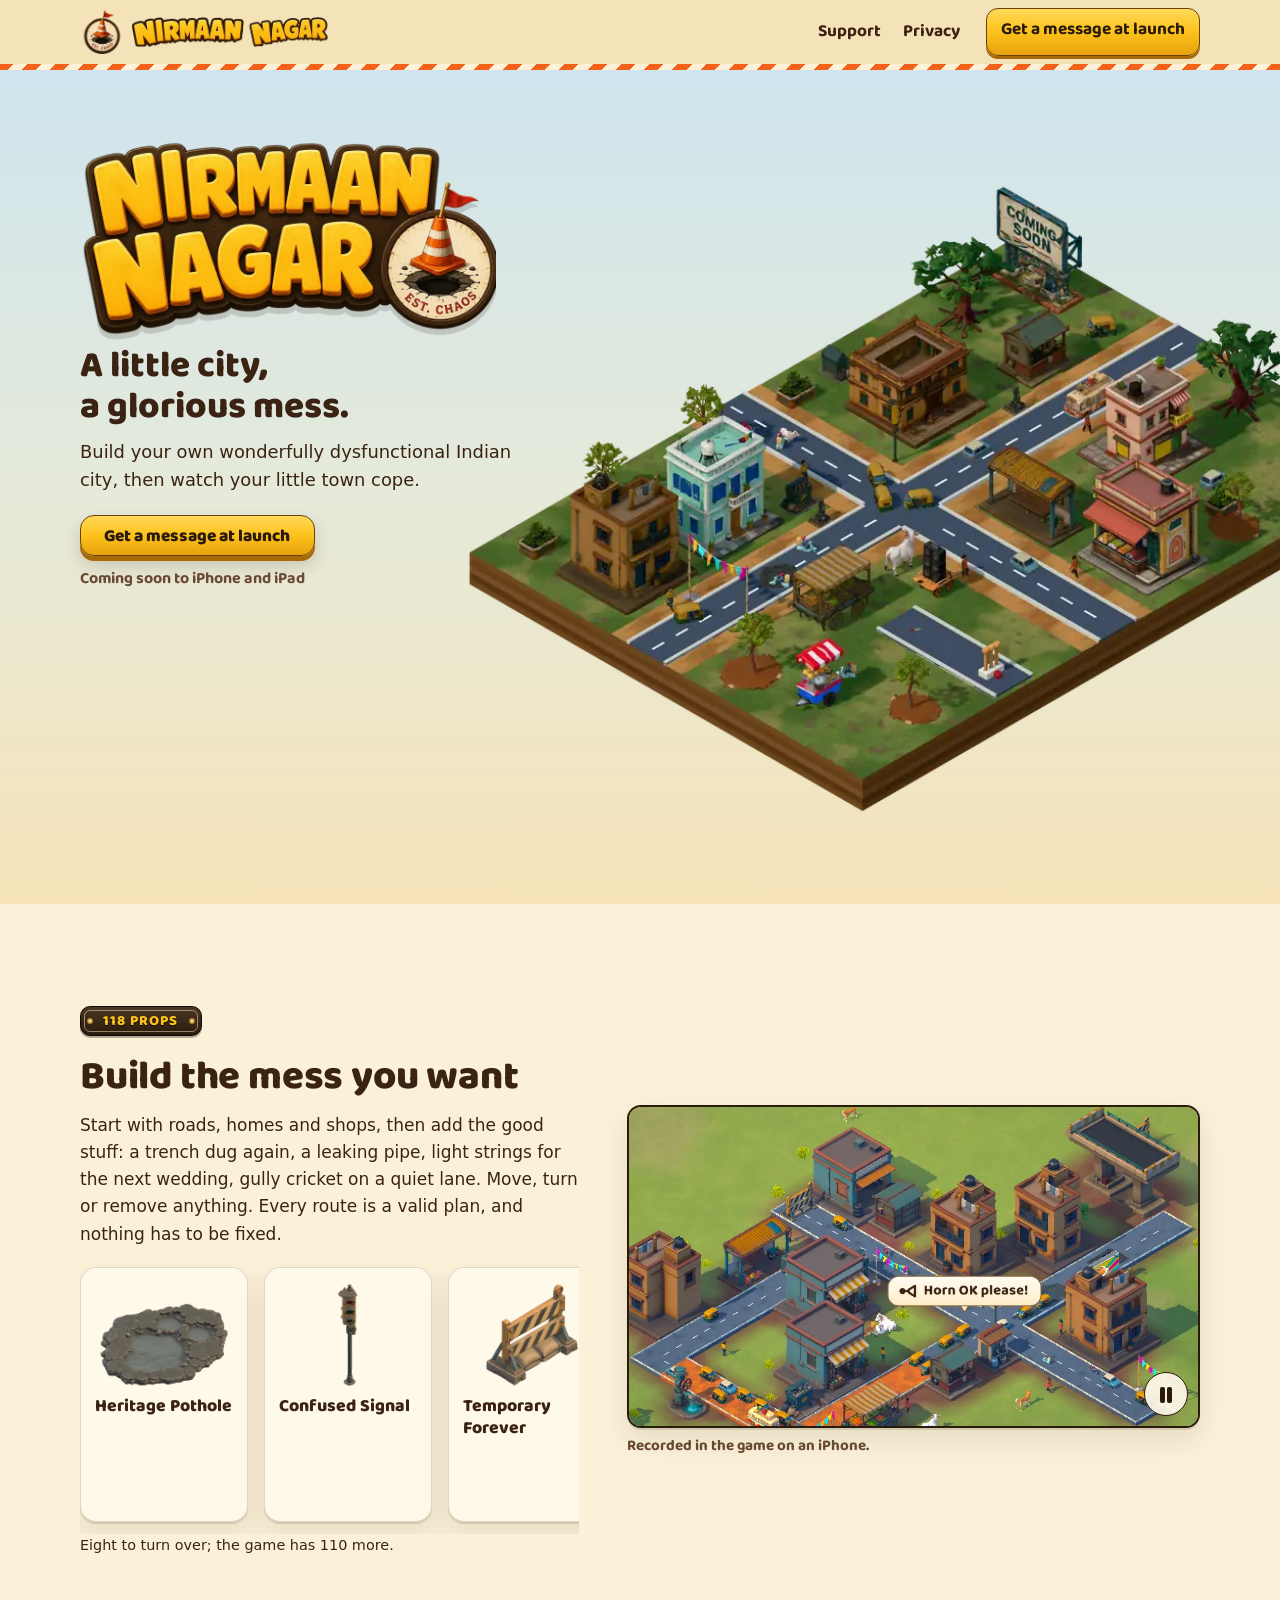
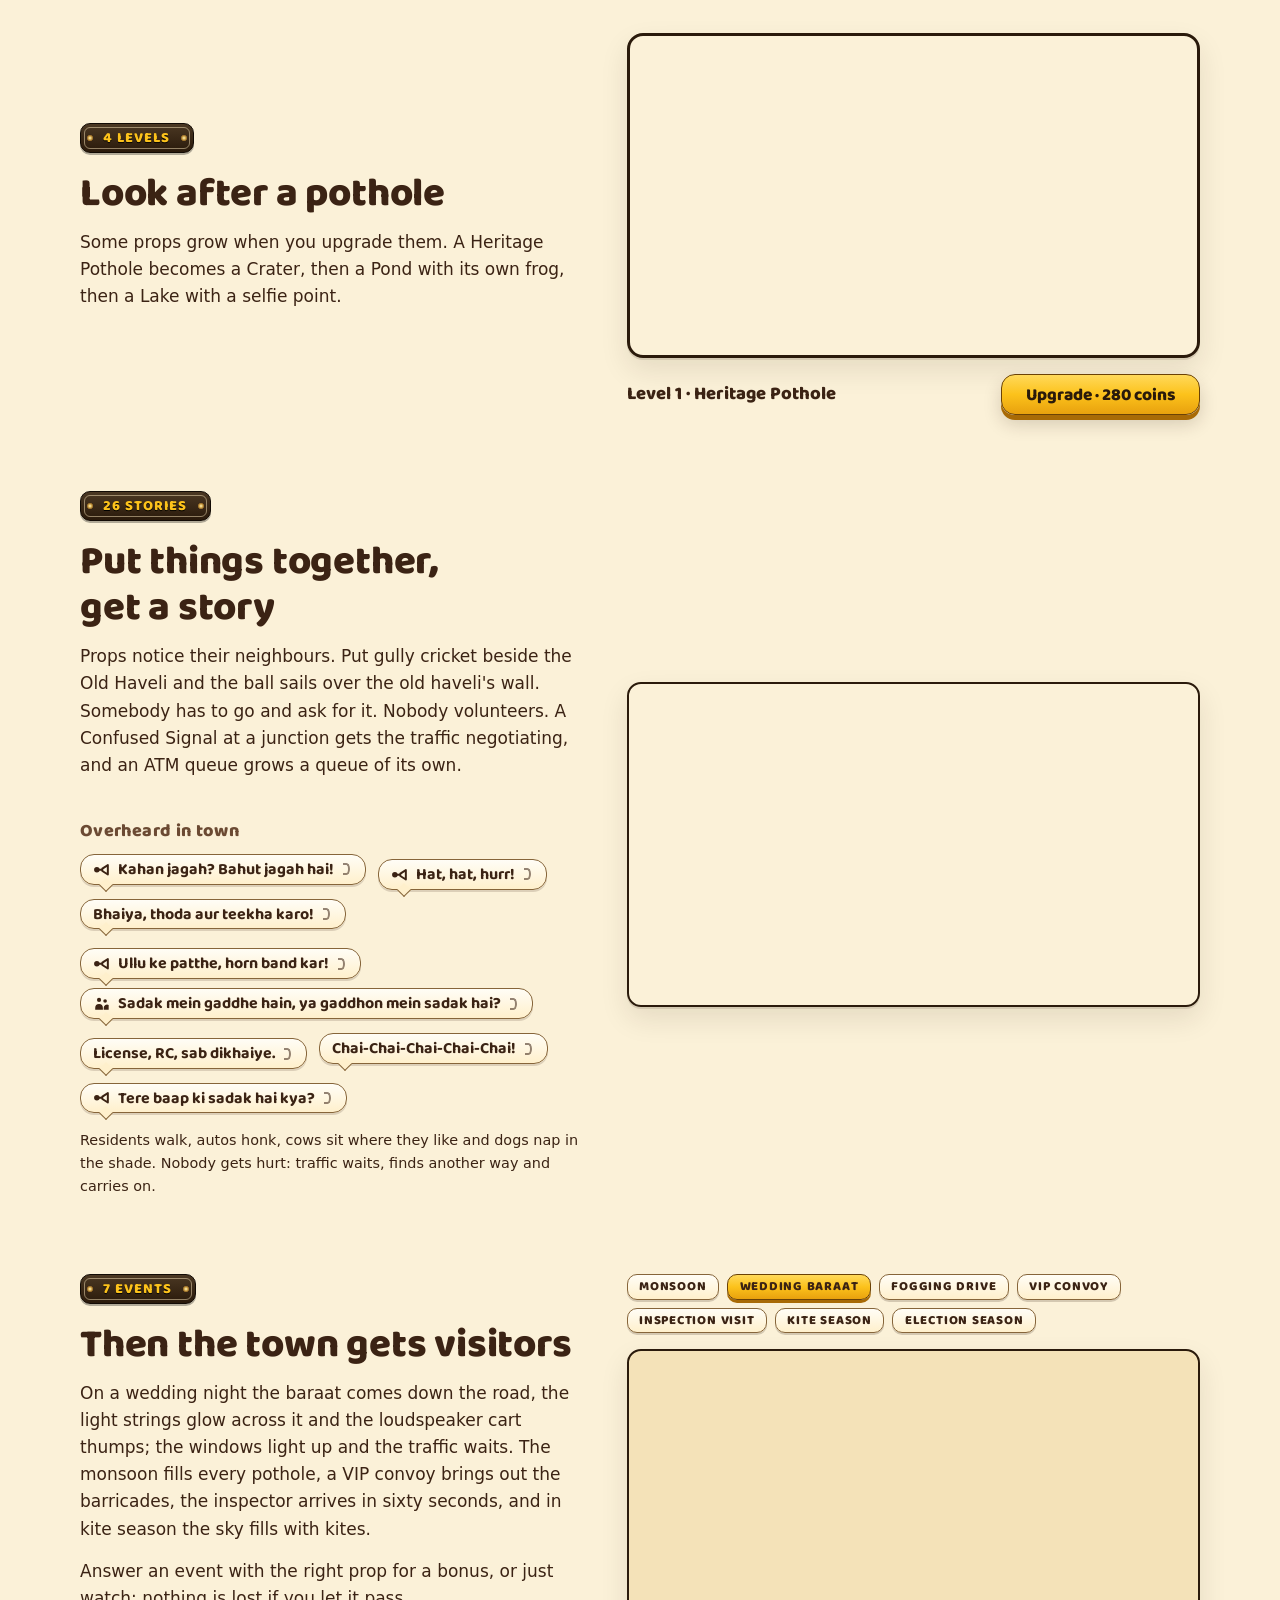
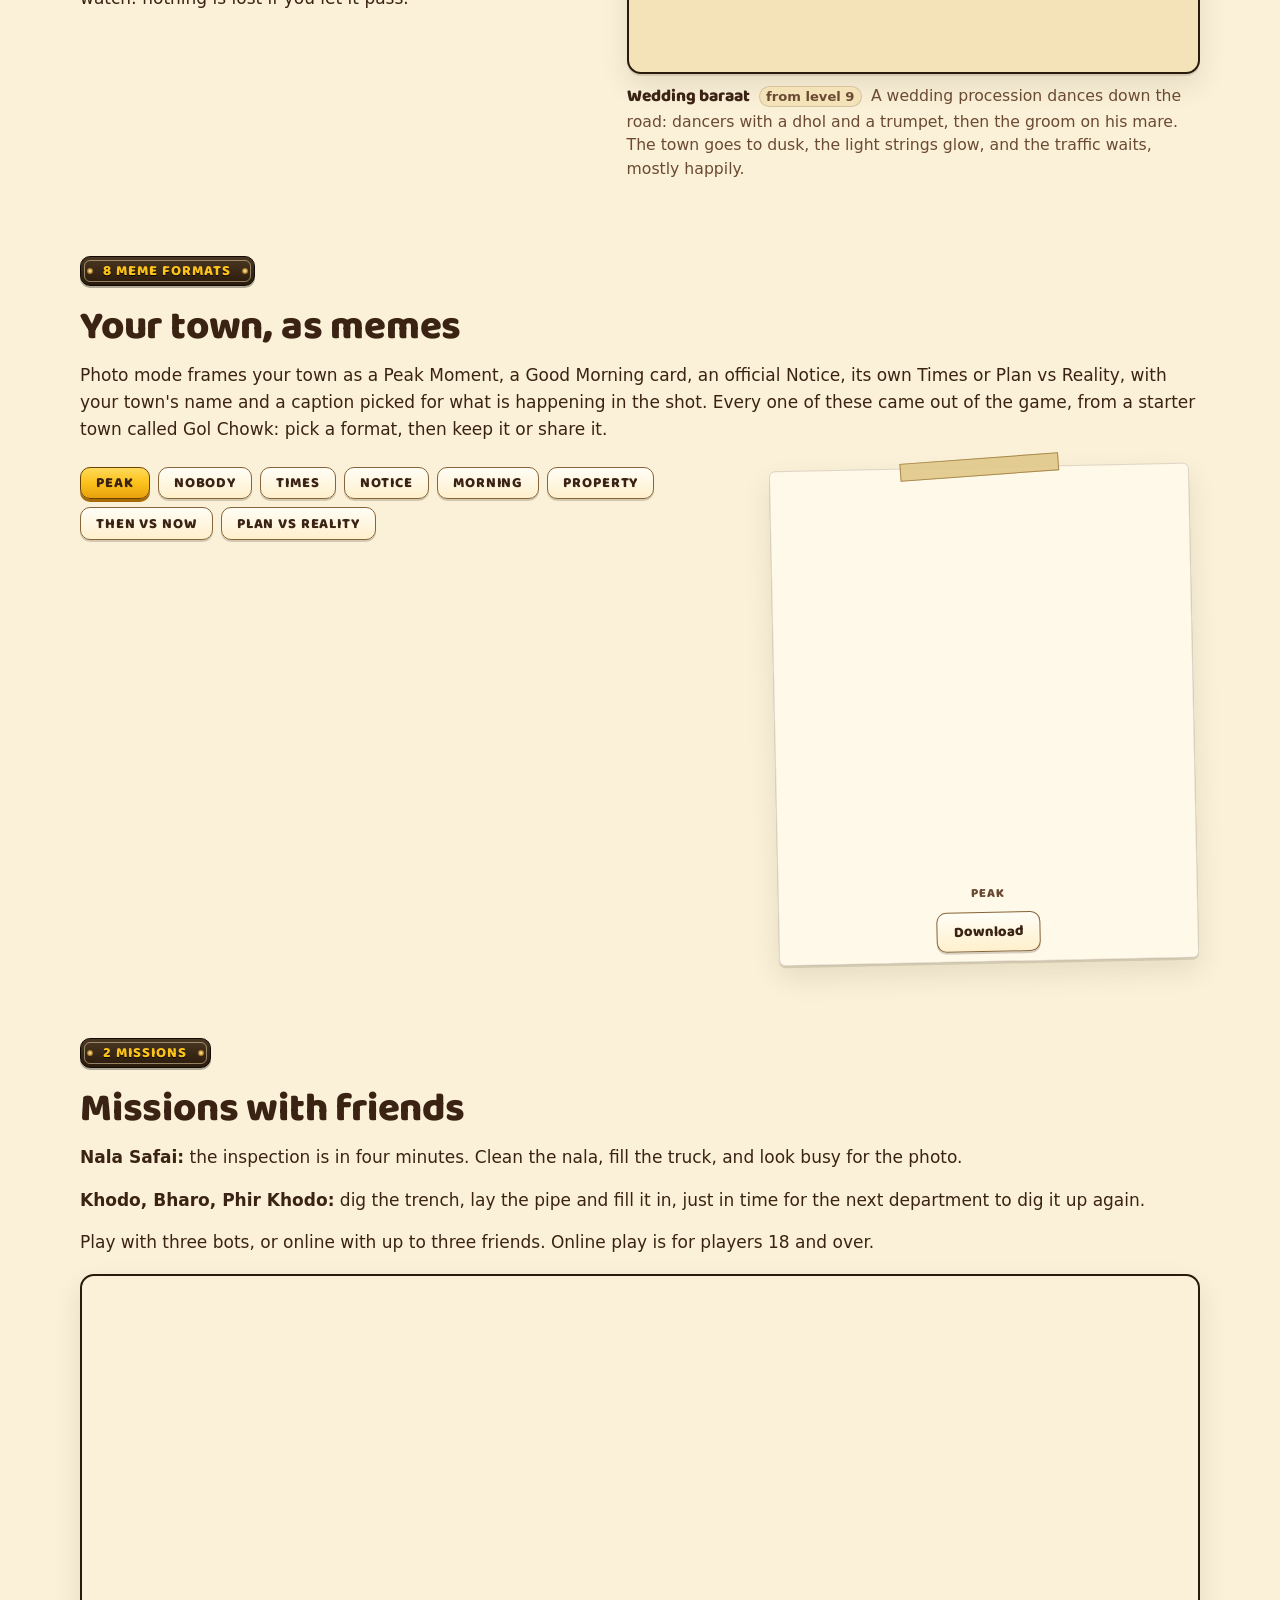
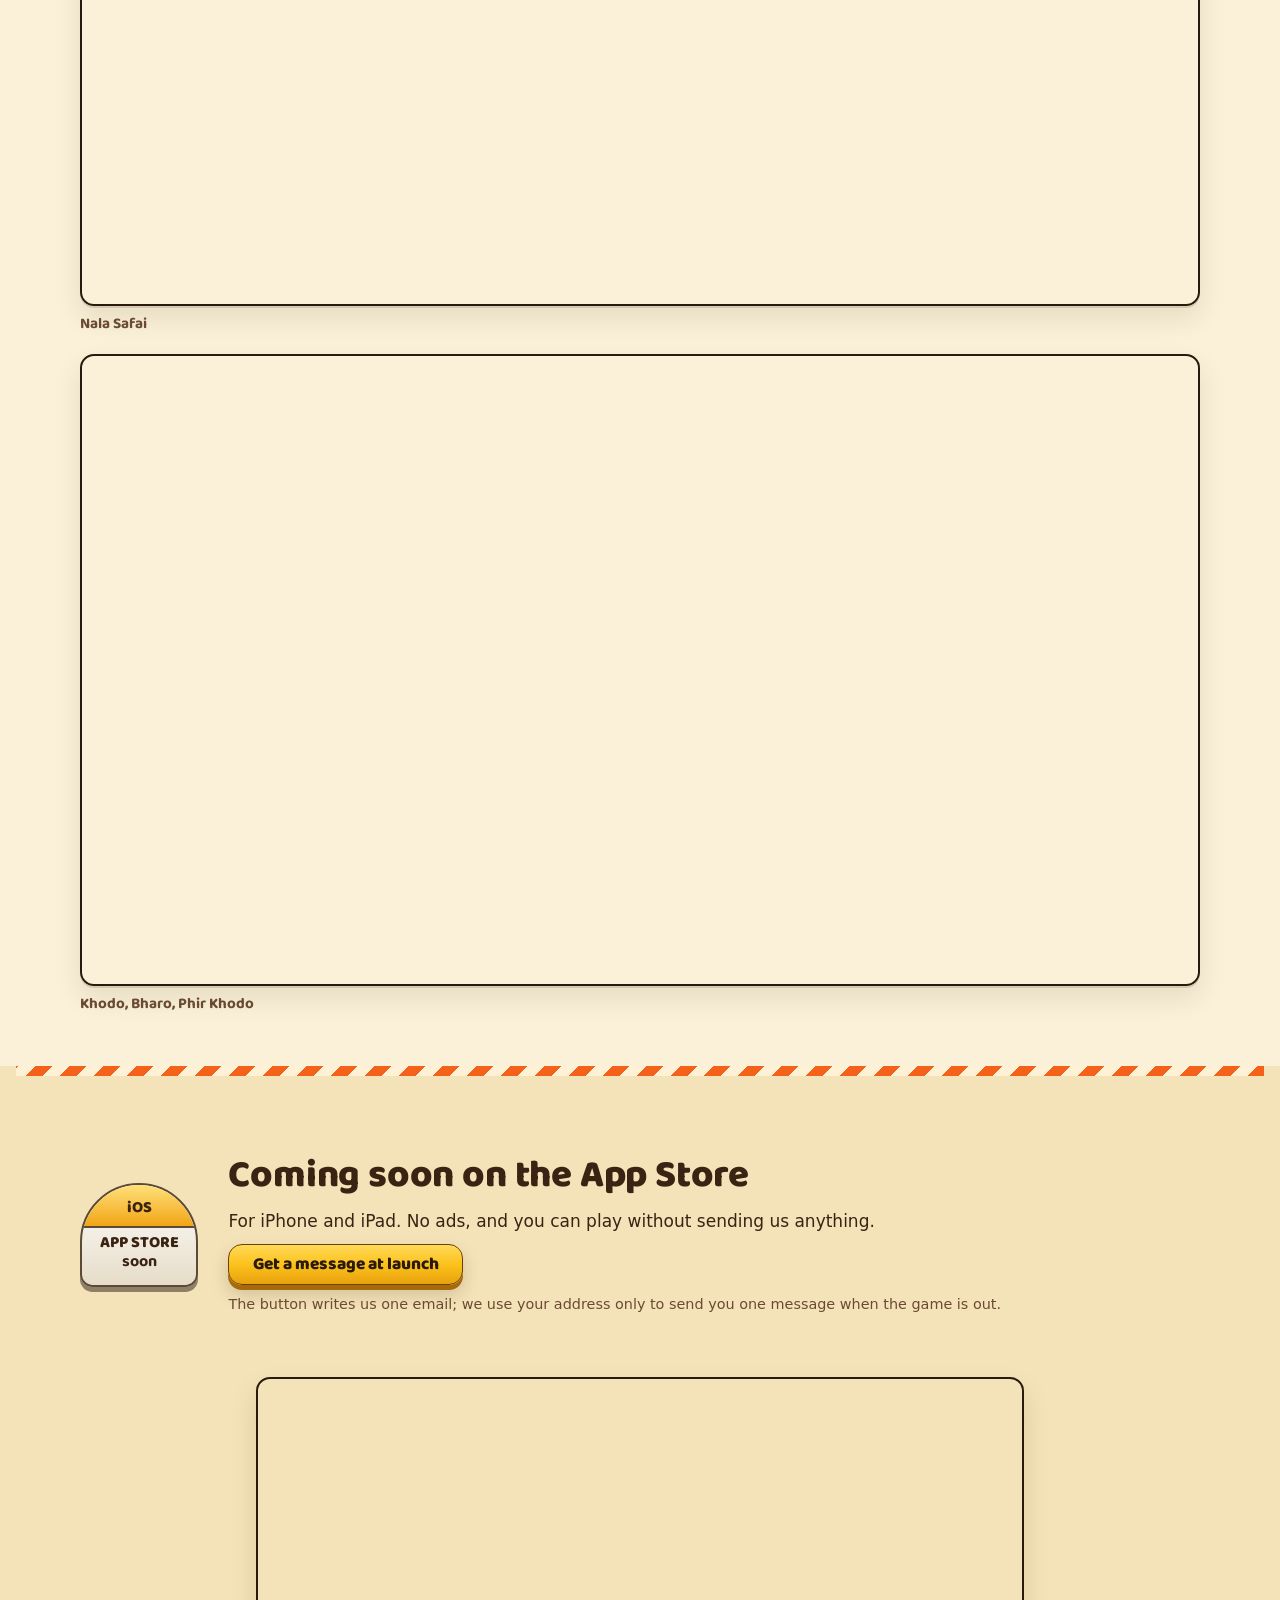
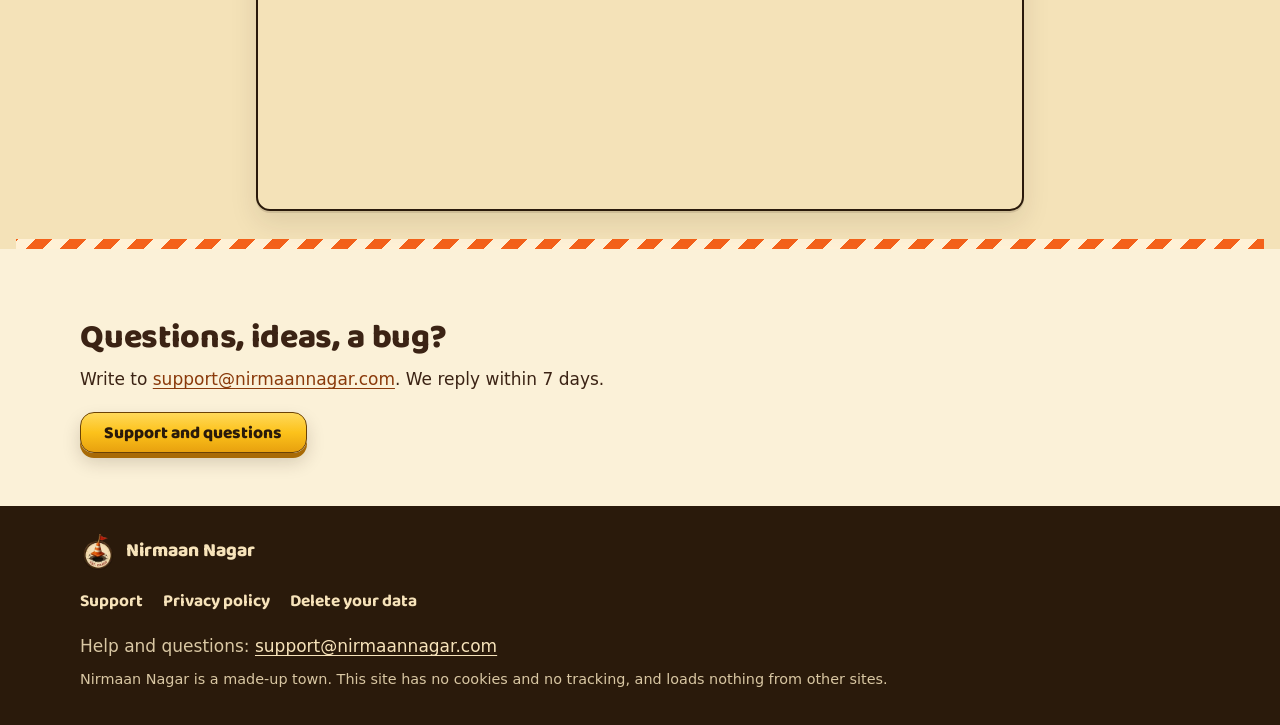
==== commit 371e1f52: "The street lines: the owner's new picks" ====
--- a/index.html
+++ b/index.html
@@ -80,7 +80,7 @@
 <p>Props notice their neighbours. Put gully cricket beside the Old Haveli and the ball sails over the old haveli's wall. Somebody has to go and ask for it. Nobody volunteers. A Confused Signal at a junction gets the traffic negotiating, and an ATM queue grows a queue of its own.</p>
 <p class="acts"><button class="button" type="button" data-act="six" hidden>Hit a six</button> <button class="button button-quiet" type="button" data-act="signal" hidden>Confuse the signal</button></p>
 <h3 class="voices-title">Overheard in town <span class="hint" hidden>Tap a line to hear it</span></h3>
-<svg class="icons" aria-hidden="true" focusable="false"><symbol id="i-horn" viewBox="0 0 32 32"><circle cx="7" cy="16" r="5" fill="currentColor"/><path d="M11.5 16h5.5M17 13.8l10-6.3v17l-10-6.3z" fill="none" stroke="currentColor" stroke-width="3.6" stroke-linecap="round" stroke-linejoin="round"/></symbol><symbol id="i-crowd" viewBox="0 0 32 32"><circle cx="11" cy="9" r="3.8" fill="currentColor"/><circle cx="22" cy="11" r="3.3" fill="currentColor"/><path d="M4 27v-3.5a7 7 0 0 1 14 0V27zM19.5 27v-3.7a6 6 0 0 1 9-5.2V27z" fill="currentColor"/></symbol></svg><ul class="bubbles"><li class="bubble" data-voice="assets/voices/traffic.horn_2.mp4"><svg aria-hidden="true" focusable="false"><use href="#i-horn"/></svg><span>Side do, bhai!</span></li><li class="bubble" data-voice="assets/voices/traffic.cow.mp4"><svg aria-hidden="true" focusable="false"><use href="#i-horn"/></svg><span>Arre, gaay hatao!</span></li><li class="bubble" data-voice="assets/voices/vendor.panipuri.mp4"><span>Pani puri! Teekhi, meethi!</span></li><li class="bubble" data-voice="assets/voices/traffic.horn_3.mp4"><svg aria-hidden="true" focusable="false"><use href="#i-horn"/></svg><span>Horn OK please!</span></li><li class="bubble" data-voice="assets/voices/protest.chant_2.mp4"><svg aria-hidden="true" focusable="false"><use href="#i-crowd"/></svg><span>Gaddha bharo! Gaddha bharo!</span></li><li class="bubble" data-voice="assets/voices/street.challan.mp4"><span>Kaagaz dikhaiye, please.</span></li><li class="bubble" data-voice="assets/voices/vendor.chai.mp4"><span>Chai! Garam chai!</span></li><li class="bubble" data-voice="assets/voices/traffic.horn.mp4"><svg aria-hidden="true" focusable="false"><use href="#i-horn"/></svg><span>Arre, space!</span></li></ul>
+<svg class="icons" aria-hidden="true" focusable="false"><symbol id="i-horn" viewBox="0 0 32 32"><circle cx="7" cy="16" r="5" fill="currentColor"/><path d="M11.5 16h5.5M17 13.8l10-6.3v17l-10-6.3z" fill="none" stroke="currentColor" stroke-width="3.6" stroke-linecap="round" stroke-linejoin="round"/></symbol><symbol id="i-crowd" viewBox="0 0 32 32"><circle cx="11" cy="9" r="3.8" fill="currentColor"/><circle cx="22" cy="11" r="3.3" fill="currentColor"/><path d="M4 27v-3.5a7 7 0 0 1 14 0V27zM19.5 27v-3.7a6 6 0 0 1 9-5.2V27z" fill="currentColor"/></symbol></svg><ul class="bubbles"><li class="bubble" data-voice="assets/voices/traffic.attempt.mp4"><svg aria-hidden="true" focusable="false"><use href="#i-horn"/></svg><span>Kahan jagah? Bahut jagah hai!</span></li><li class="bubble" data-voice="assets/voices/traffic.cow.mp4"><svg aria-hidden="true" focusable="false"><use href="#i-horn"/></svg><span>Hat, hat, hurr!</span></li><li class="bubble" data-voice="assets/voices/vendor.panipuri.mp4"><span>Bhaiya, thoda aur teekha karo!</span></li><li class="bubble" data-voice="assets/voices/traffic.horn_3.mp4"><svg aria-hidden="true" focusable="false"><use href="#i-horn"/></svg><span>Ullu ke patthe, horn band kar!</span></li><li class="bubble" data-voice="assets/voices/protest.chant_2.mp4"><svg aria-hidden="true" focusable="false"><use href="#i-crowd"/></svg><span>Sadak mein gaddhe hain, ya gaddhon mein sadak hai?</span></li><li class="bubble" data-voice="assets/voices/street.challan.mp4"><span>License, RC, sab dikhaiye.</span></li><li class="bubble" data-voice="assets/voices/vendor.chai.mp4"><span>Chai-Chai-Chai-Chai-Chai!</span></li><li class="bubble" data-voice="assets/voices/traffic.horn.mp4"><svg aria-hidden="true" focusable="false"><use href="#i-horn"/></svg><span>Tere baap ki sadak hai kya?</span></li></ul>
 <p class="small">Residents walk, autos honk, cows sit where they like and dogs nap in the shade. Nobody gets hurt: traffic waits, finds another way and carries on.</p>
 </div>
 <figure class="chapter-art shot"><img src="assets/shots/story-800.webp" srcset="assets/shots/story-800.webp 800w, assets/shots/story-1200.webp 1200w" sizes="(min-width:900px) 37rem,94vw" width="800" height="450" alt="A story in the game: a blue sign reads “Six into the haveli” over the earth lane where gully cricket is played beside the Old Haveli, under a big tree." loading="lazy" decoding="async"></figure>
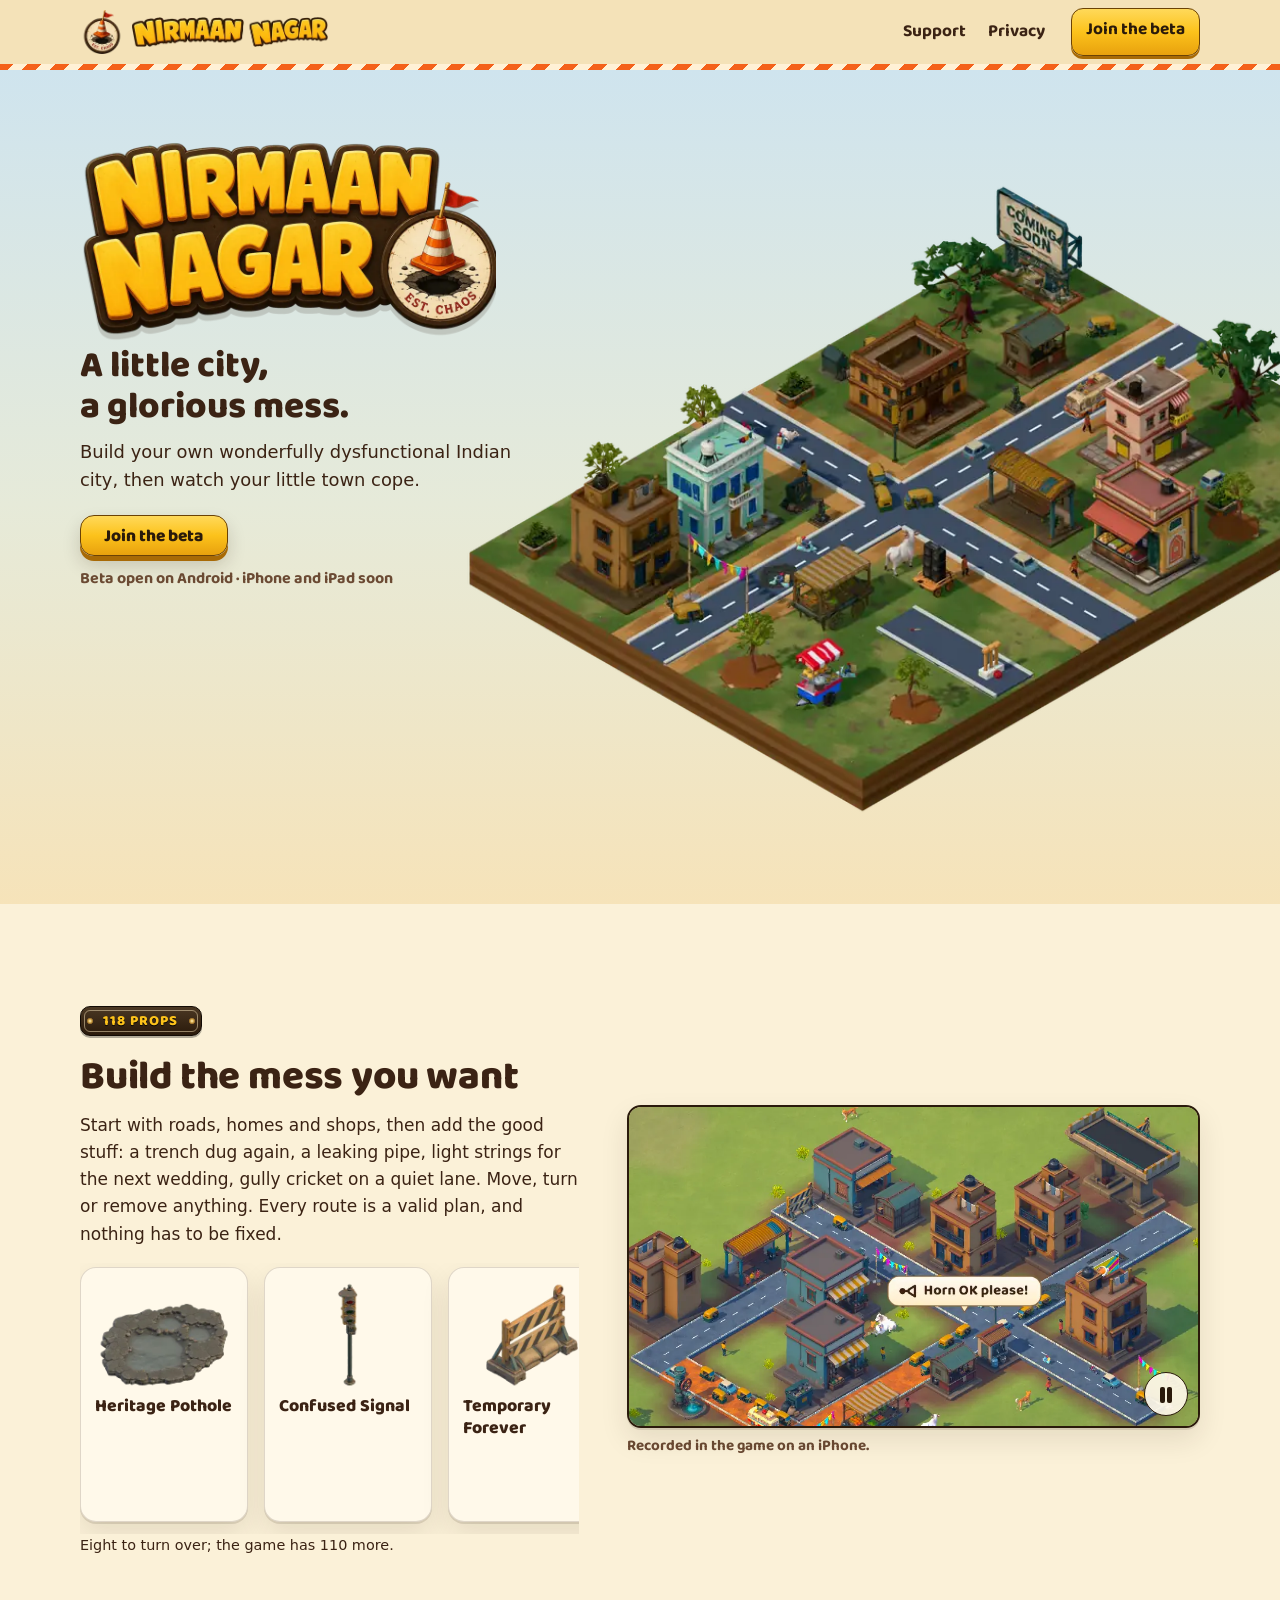
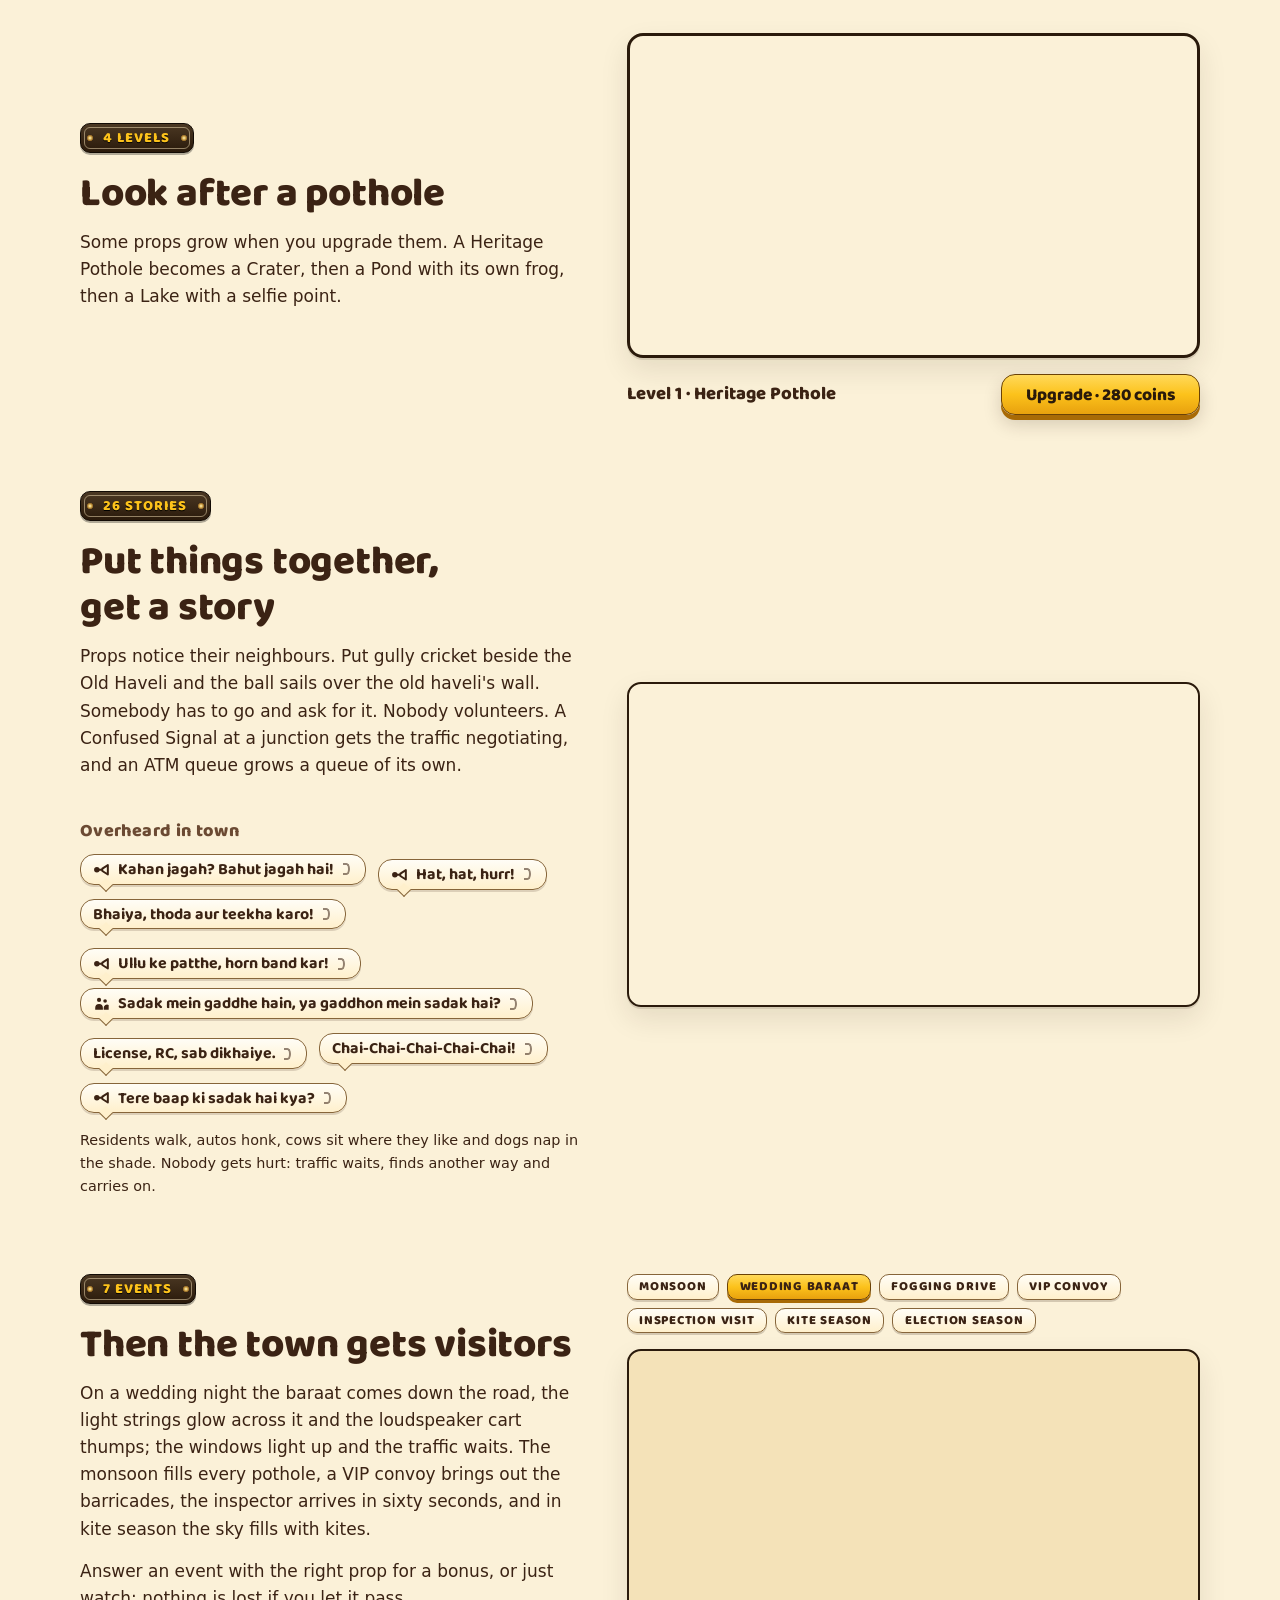
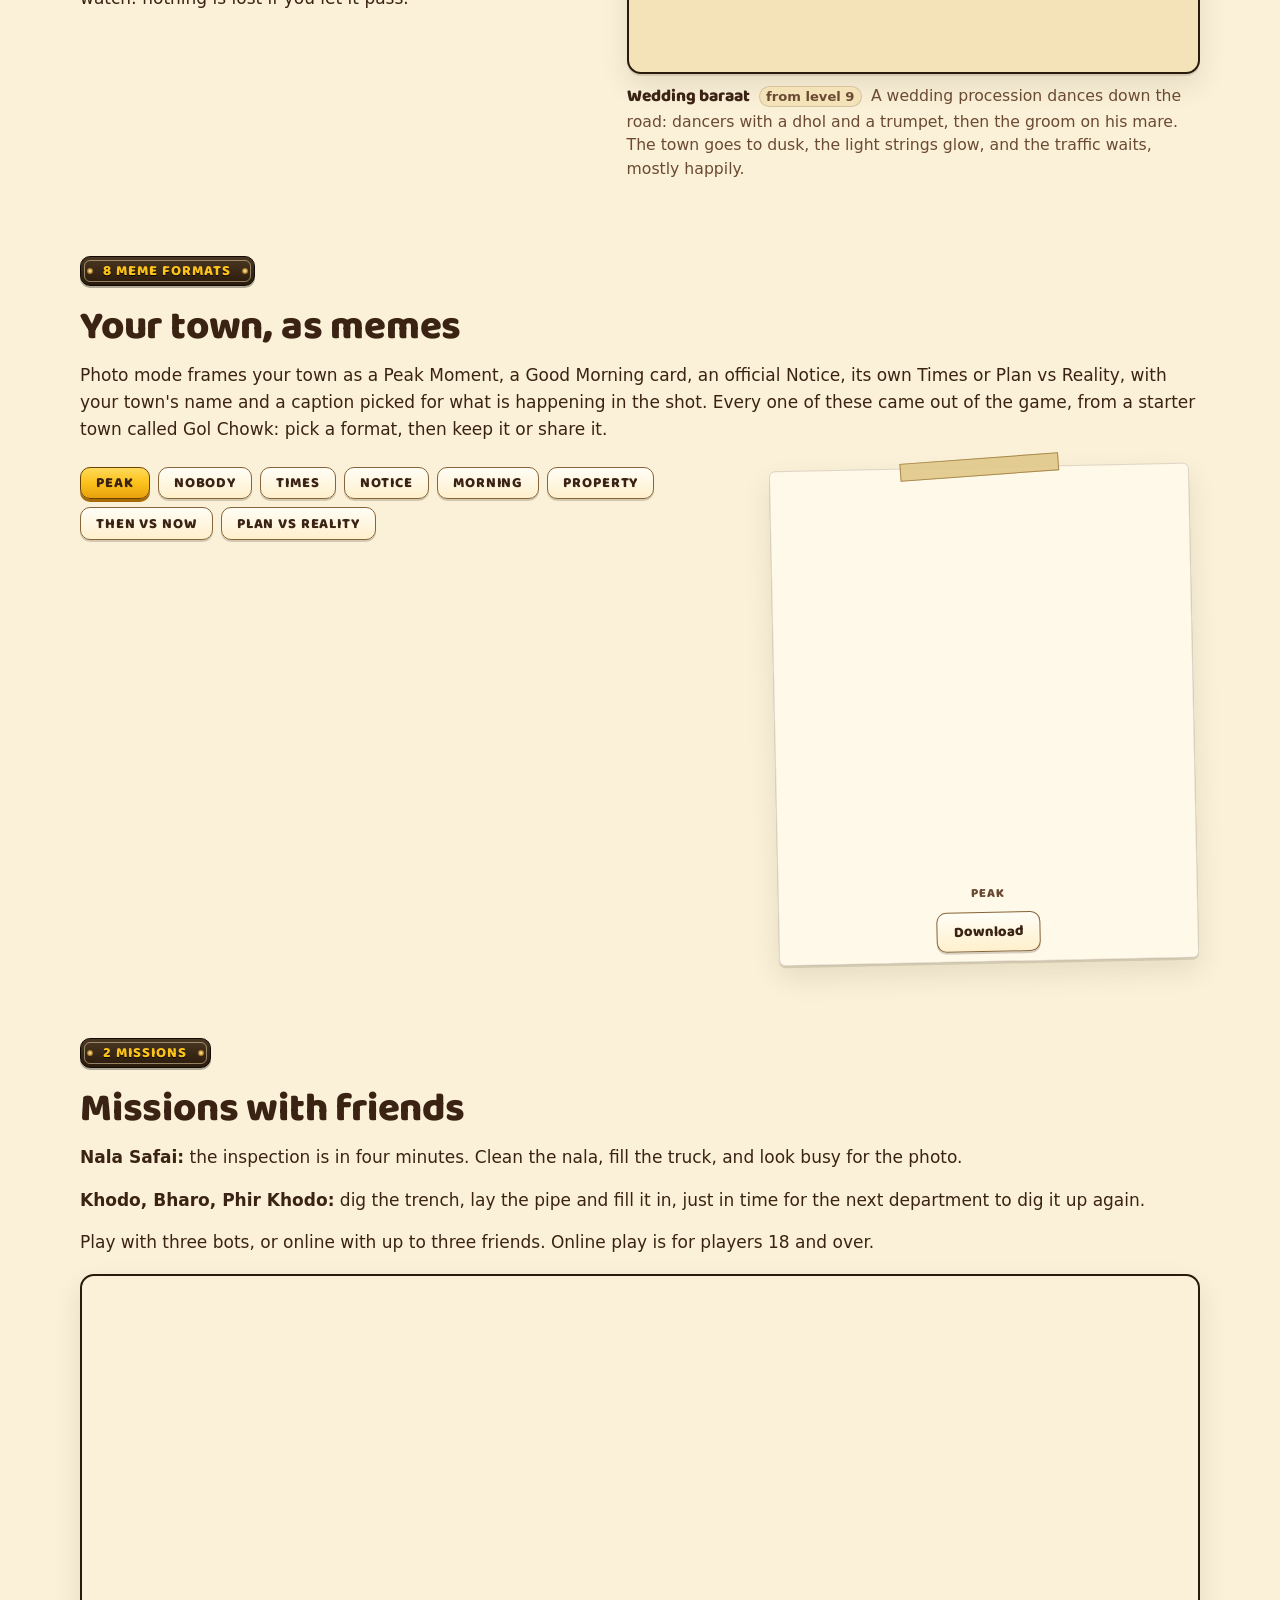
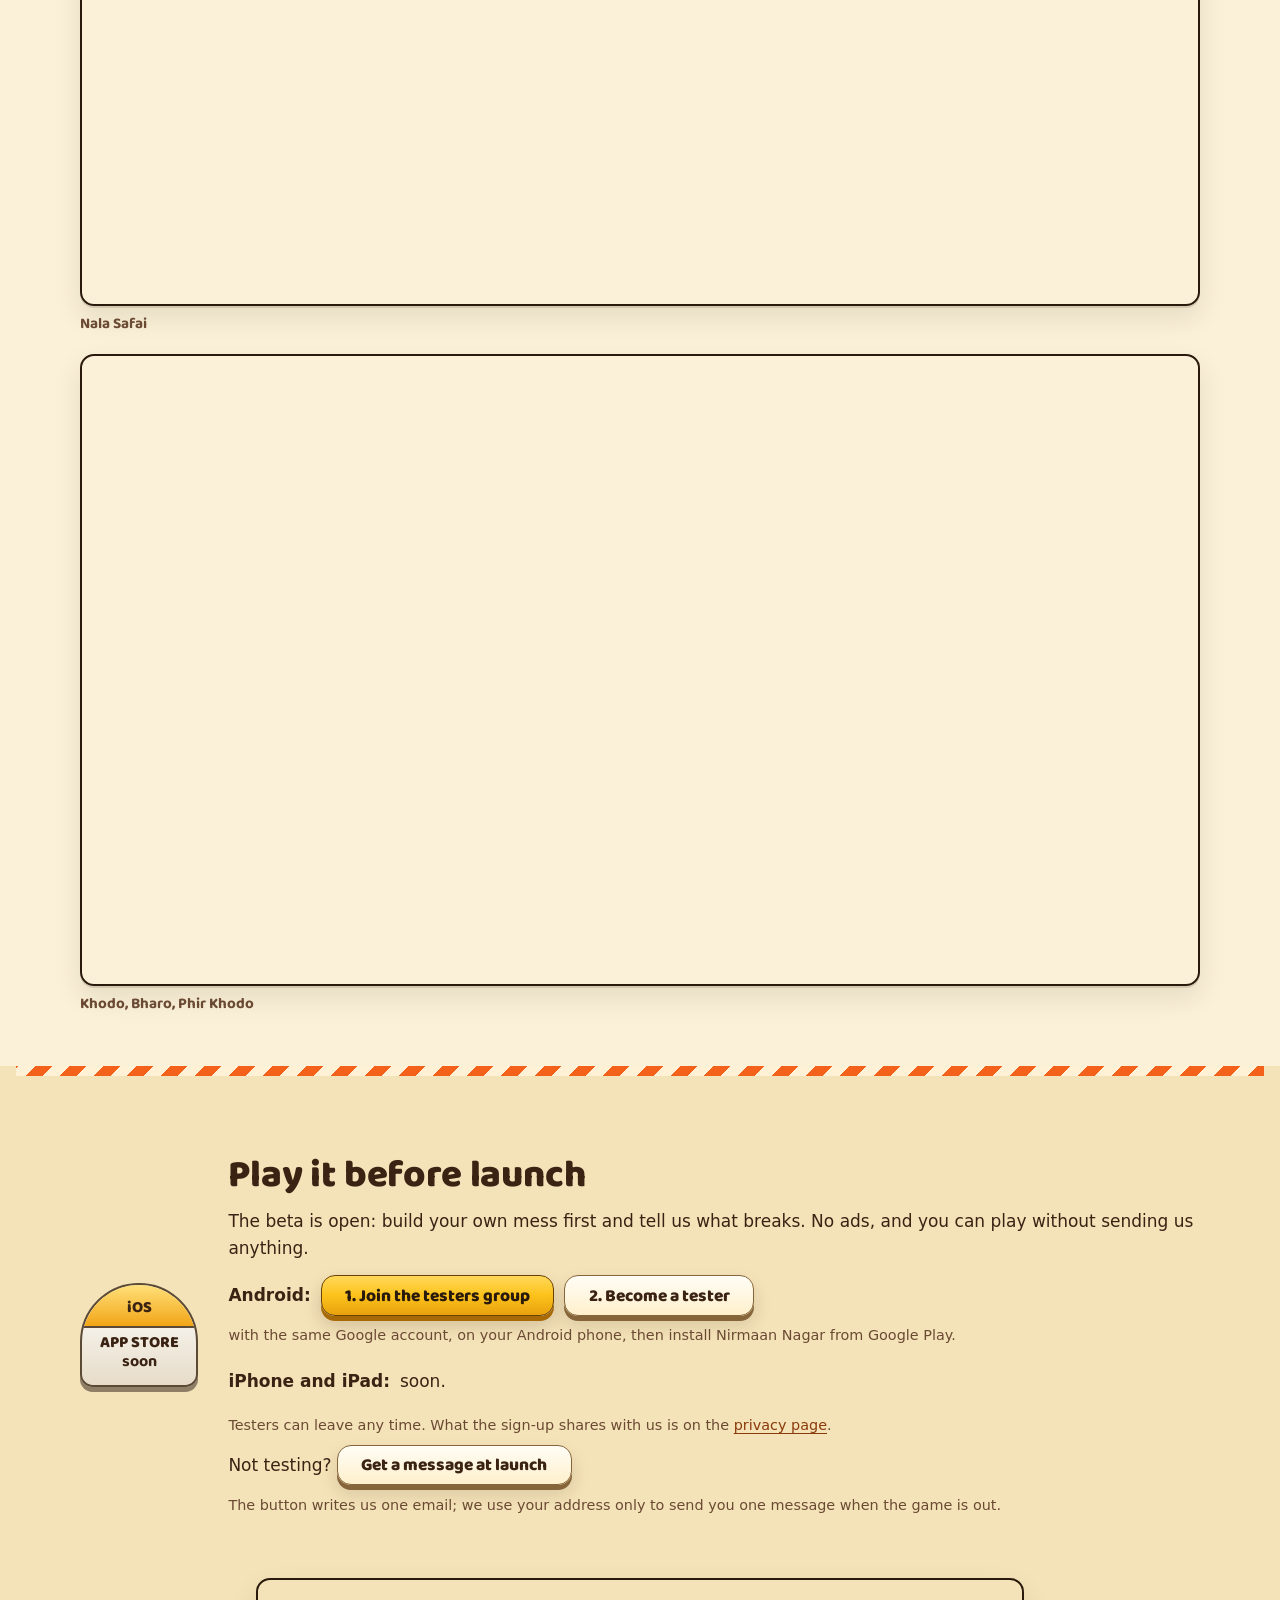
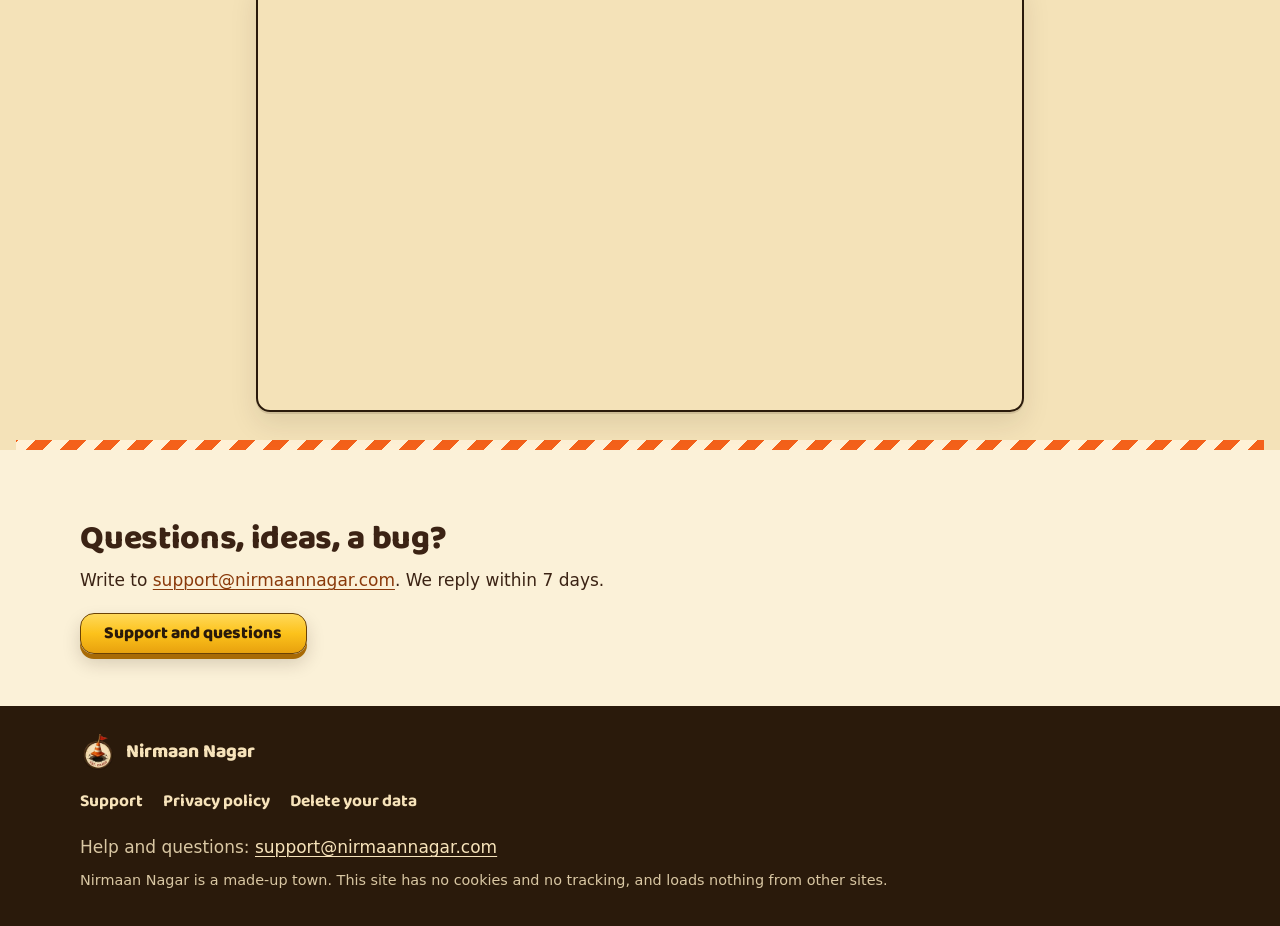
==== commit 02edb946: "Beta sign-up: Android closed test open (D-1267)" ====
--- a/index.html
+++ b/index.html
@@ -38,7 +38,7 @@
 <header class="top">
 <div class="bar">
 <a class="brand" href="./"><img class="brand-badge" src="assets/badge.webp" width="96" height="96" alt=""><img class="brand-word" src="assets/wordmark.webp" width="419" height="64" alt="Nirmaan Nagar"></a>
-<nav aria-label="Site"><a href="support/">Support</a><a href="privacy/">Privacy</a><a class="bar-cta" href="mailto:support@nirmaannagar.com?subject=Tell%20me%20when%20Nirmaan%20Nagar%20launches&amp;body=Please%20send%20me%20one%20message%20when%20Nirmaan%20Nagar%20is%20on%20the%20App%20Store.">Get a message at launch</a></nav>
+<nav aria-label="Site"><a href="support/">Support</a><a href="privacy/">Privacy</a><a class="bar-cta" href="#launch">Join the beta</a></nav>
 </div>
 </header>
 <main id="main" class="home">
@@ -48,7 +48,7 @@
 <h1 id="hero-title" class="logo"><img src="assets/logo.webp" width="880" height="436" alt="Nirmaan Nagar, est. chaos" fetchpriority="high"></h1>
 <p class="tagline">A little city, a&nbsp;glorious&nbsp;mess.</p>
 <p class="lede">Build your own wonderfully dysfunctional Indian city, then watch your little town cope.</p>
-<p class="stage-cta"><a class="button launch-cta" href="mailto:support@nirmaannagar.com?subject=Tell%20me%20when%20Nirmaan%20Nagar%20launches&amp;body=Please%20send%20me%20one%20message%20when%20Nirmaan%20Nagar%20is%20on%20the%20App%20Store.">Get a message at launch</a> <span class="soon-for">Coming soon to iPhone and iPad</span></p>
+<p class="stage-cta"><a class="button launch-cta" href="#launch">Join the beta</a> <span class="soon-for">Beta open on Android · iPhone and iPad soon</span></p>
 <p class="stage-hint" hidden>Tap the pothole, the cow, an auto or the signal.</p>
 </div>
 <figure class="stage-still"><picture><source media="(prefers-reduced-motion:reduce) and (orientation:portrait)" srcset="assets/shots/day-up-720.webp 720w" sizes="(min-width:900px) 50rem,94vw" width="720" height="900"><source media="(prefers-reduced-motion:reduce)" srcset="assets/shots/day-800.webp 800w,assets/shots/day-1280.webp 1280w,assets/shots/day-1920.webp 1920w" sizes="(min-width:900px) 50rem,94vw" width="1920" height="1080"><img src="assets/town/still-1280.webp" srcset="assets/town/still-960.webp 960w, assets/town/still-1280.webp 1280w, assets/town/still-1920.webp 1920w" sizes="(min-width: 900px) 66vw, 100vw" width="1280" height="847" alt="A corner of Nirmaan Nagar where two roads cross: shops, homes and a tea stall round the junction, a pothole in the road, cows resting by the traffic and autos and cars coming through." fetchpriority="high"></picture></figure>
@@ -119,9 +119,11 @@
 <div class="chapter-card">
 <p class="milestone" aria-hidden="true"><span class="ms-cap">iOS</span><span class="ms-place">App Store</span><span class="ms-km">soon</span></p>
 <div class="launch-words">
-<h2 id="launch-title">Coming soon on the App Store</h2>
-<p>For iPhone and iPad. No ads, and you can play without sending us anything.</p>
-<p><a class="button launch-cta" href="mailto:support@nirmaannagar.com?subject=Tell%20me%20when%20Nirmaan%20Nagar%20launches&amp;body=Please%20send%20me%20one%20message%20when%20Nirmaan%20Nagar%20is%20on%20the%20App%20Store.">Get a message at launch</a></p>
+<h2 id="launch-title">Play it before launch</h2>
+<p>The beta is open: build your own mess first and tell us what breaks. No ads, and you can play without sending us anything.</p>
+<ul class="beta-steps"><li><strong>Android:</strong> <a class="button" href="https://groups.google.com/g/nirmaan-nagar-beta" rel="noopener">1. Join the testers group</a> <a class="button button-quiet" href="https://play.google.com/apps/testing/com.nirmaannagar.game" rel="noopener">2. Become a tester</a> <span class="small">with the same Google account, on your Android phone, then install Nirmaan Nagar from Google Play.</span></li><li><strong>iPhone and iPad:</strong> soon.</li></ul>
+<p class="small">Testers can leave any time. What the sign-up shares with us is on the <a href="privacy/#if-you-join-a-test">privacy page</a>.</p>
+<p>Not testing? <a class="button button-quiet" href="mailto:support@nirmaannagar.com?subject=Tell%20me%20when%20Nirmaan%20Nagar%20launches&amp;body=Please%20send%20me%20one%20message%20when%20Nirmaan%20Nagar%20is%20on%20the%20App%20Store.">Get a message at launch</a></p>
 <p class="small">The button writes us one email; we use your address only to send you one message when the game is out.</p>
 </div>
 </div>
@@ -135,7 +137,7 @@
 <p><a class="button" href="support/">Support and questions</a></p>
 </div>
 </section>
-<div class="launch-bar" hidden><span>Coming soon to iPhone and iPad</span> <a class="button launch-cta" href="mailto:support@nirmaannagar.com?subject=Tell%20me%20when%20Nirmaan%20Nagar%20launches&amp;body=Please%20send%20me%20one%20message%20when%20Nirmaan%20Nagar%20is%20on%20the%20App%20Store.">Get a message at launch</a></div>
+<div class="launch-bar" hidden><span>Beta open on Android · iPhone and iPad soon</span> <a class="button launch-cta" href="#launch">Join the beta</a></div>
 
 </main>
 <footer class="foot">
--- a/assets/site.css
+++ b/assets/site.css
@@ -522,6 +522,9 @@
 .launch-words { flex: 1 1 18rem; min-width: 0; }
 .launch-words h2 { margin-top: 0; }
 .launch-words .small { color: var(--ink-2); }
+.beta-steps { list-style: none; margin: .2em 0 .9em; padding: 0; display: grid; gap: 12px; }
+.beta-steps li { display: flex; flex-wrap: wrap; align-items: center; gap: 8px 10px; }
+.beta-steps .small { flex-basis: 100%; margin: 0; }
 .launch-art { justify-self: center; width: min(100%, 48rem); margin-bottom: 32px; }
 .milestone {
 position: relative; flex: none; width: 7.4rem; margin: 0; padding: 3.15rem .4rem .75rem; overflow: hidden;
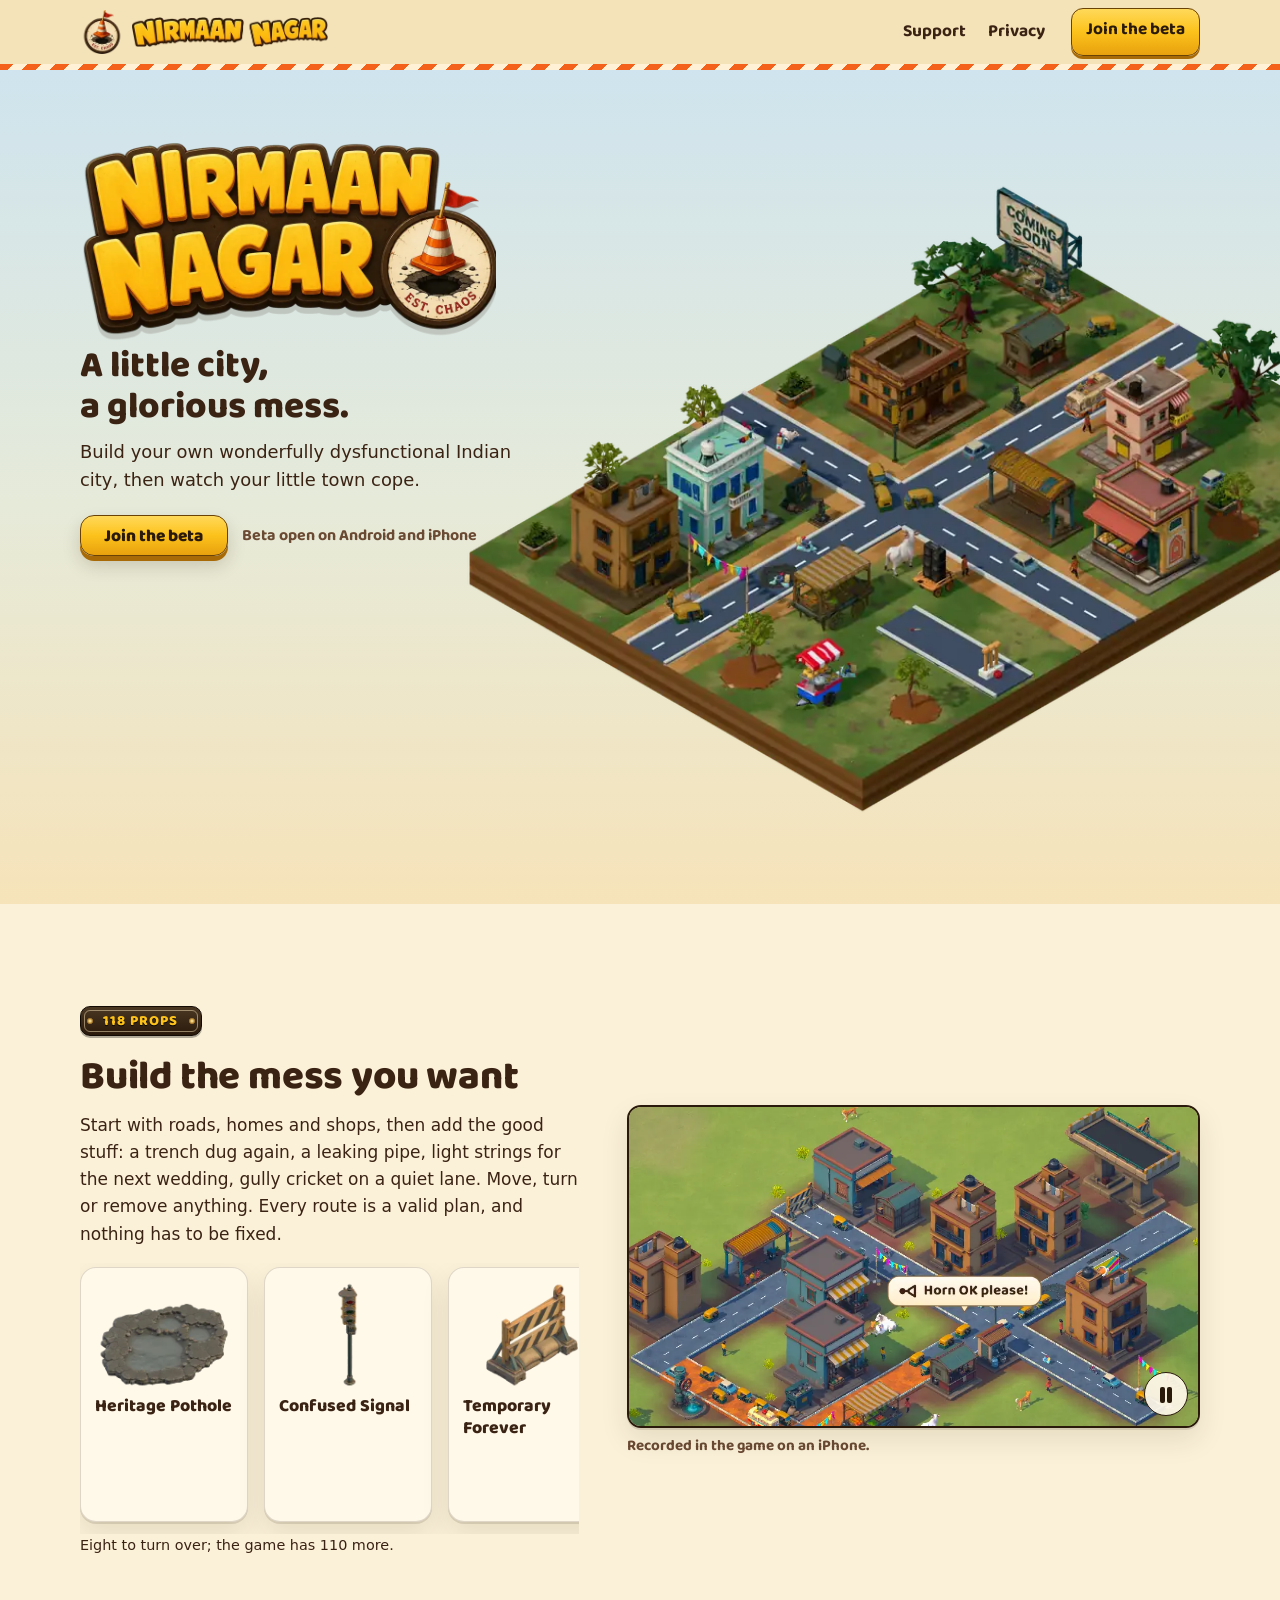
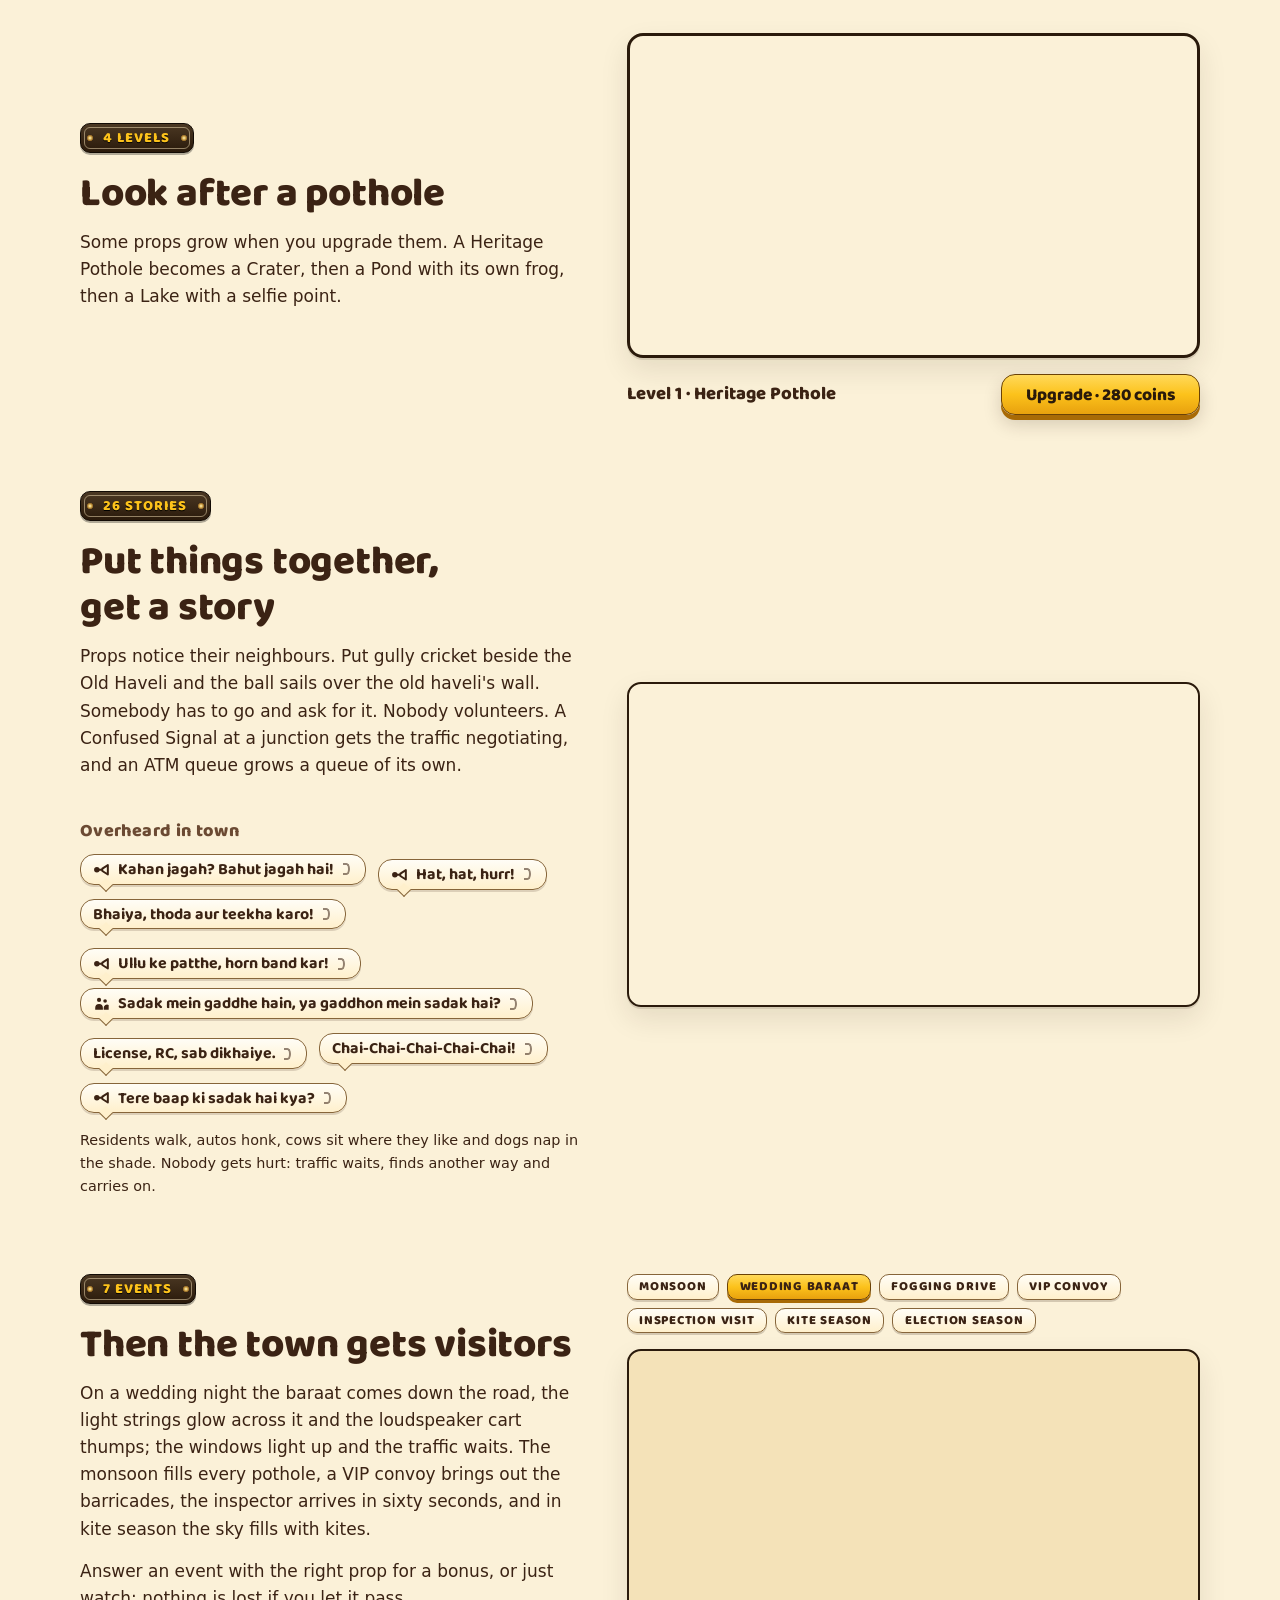
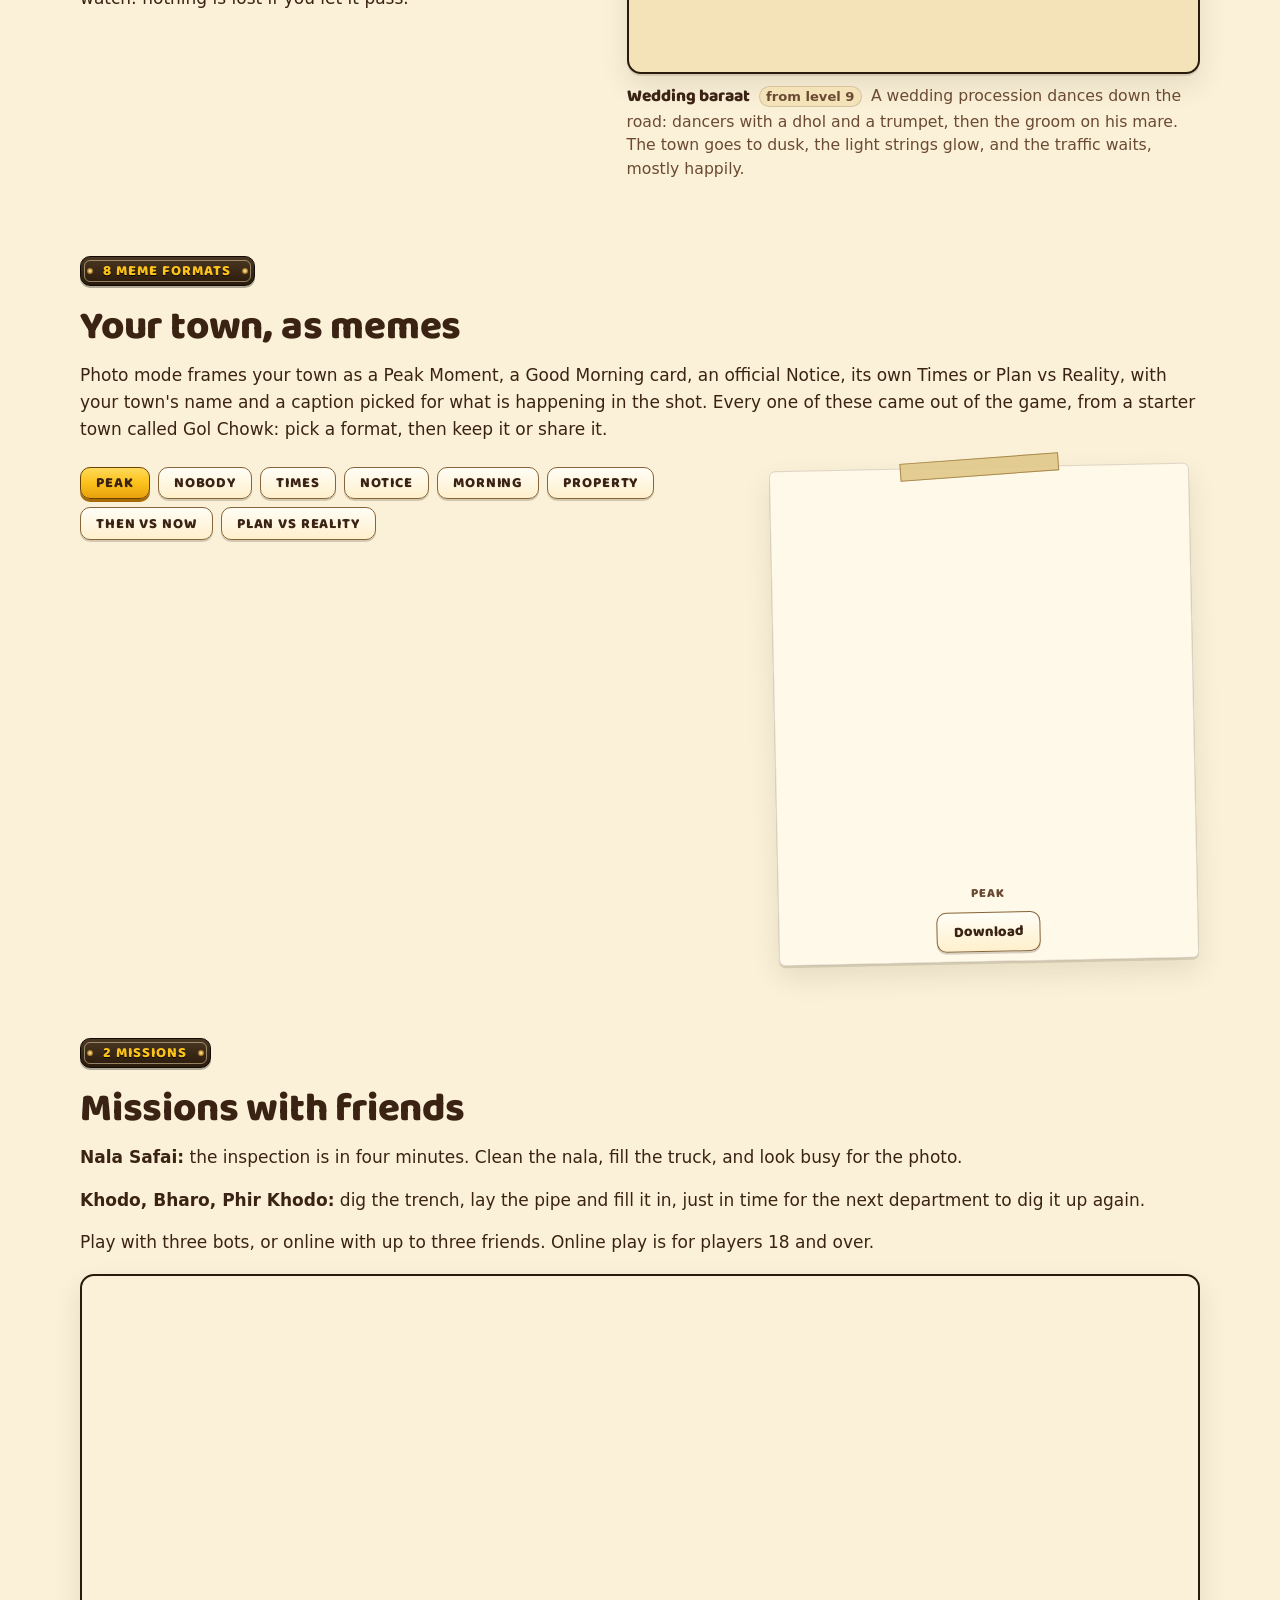
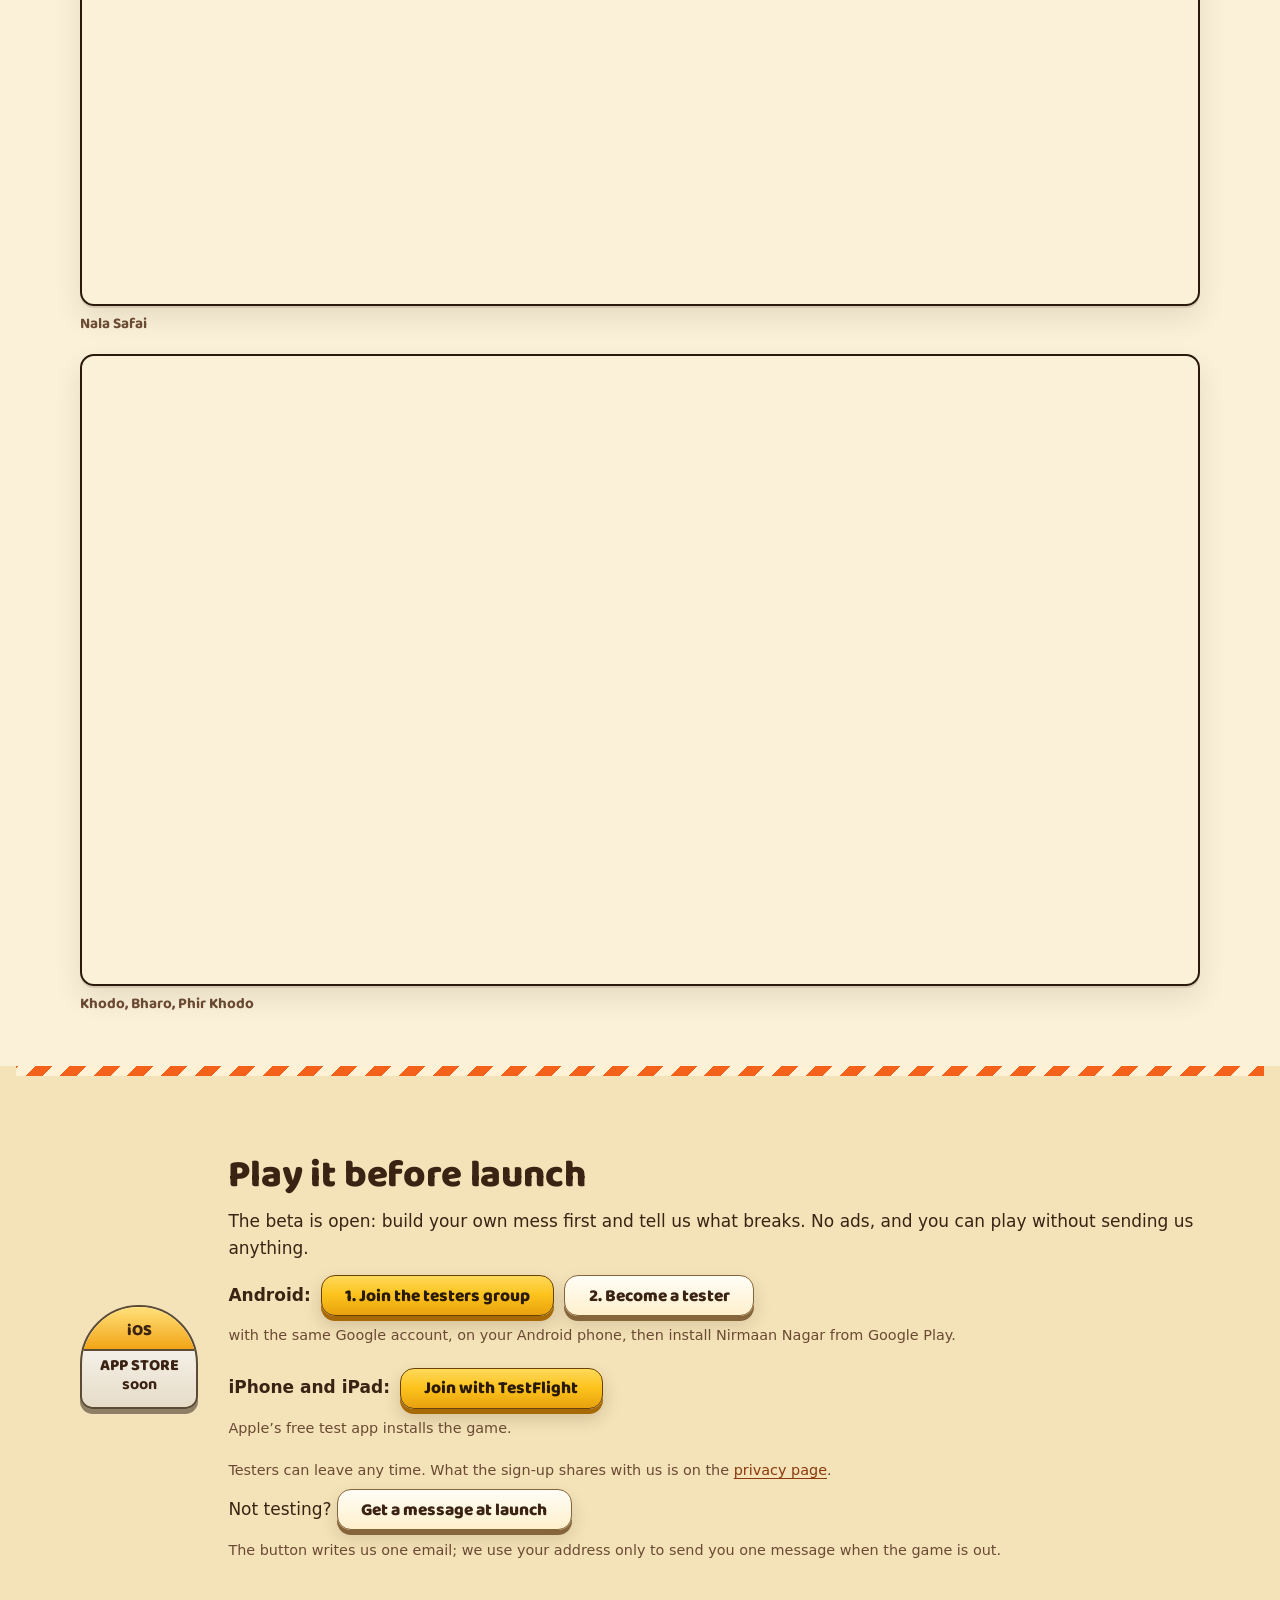
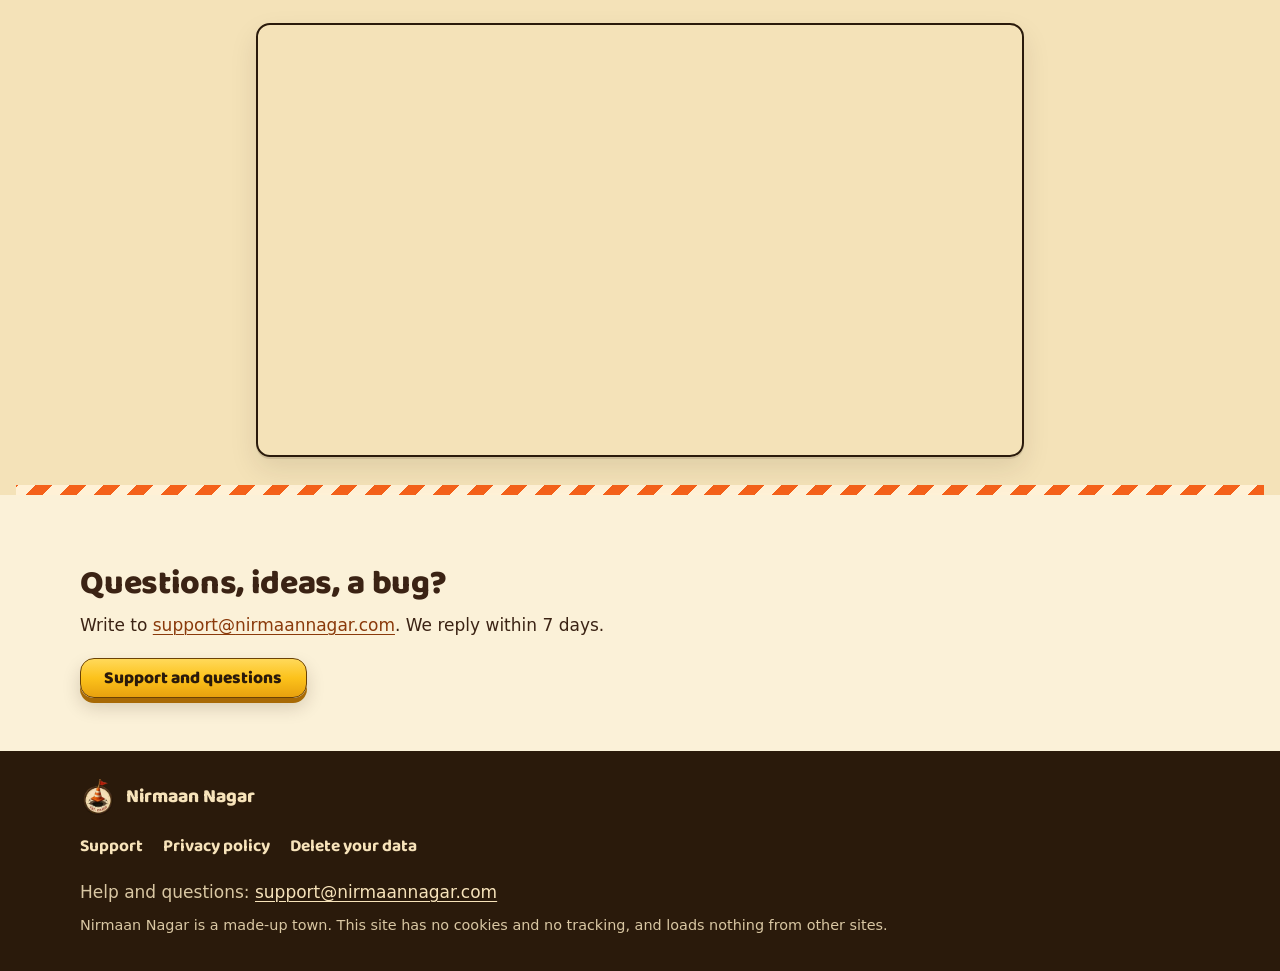
==== commit abf53e82: "The beta section: iPhone and iPad join with TestFlight" ====
--- a/index.html
+++ b/index.html
@@ -48,7 +48,7 @@
 <h1 id="hero-title" class="logo"><img src="assets/logo.webp" width="880" height="436" alt="Nirmaan Nagar, est. chaos" fetchpriority="high"></h1>
 <p class="tagline">A little city, a&nbsp;glorious&nbsp;mess.</p>
 <p class="lede">Build your own wonderfully dysfunctional Indian city, then watch your little town cope.</p>
-<p class="stage-cta"><a class="button launch-cta" href="#launch">Join the beta</a> <span class="soon-for">Beta open on Android · iPhone and iPad soon</span></p>
+<p class="stage-cta"><a class="button launch-cta" href="#launch">Join the beta</a> <span class="soon-for">Beta open on Android and iPhone</span></p>
 <p class="stage-hint" hidden>Tap the pothole, the cow, an auto or the signal.</p>
 </div>
 <figure class="stage-still"><picture><source media="(prefers-reduced-motion:reduce) and (orientation:portrait)" srcset="assets/shots/day-up-720.webp 720w" sizes="(min-width:900px) 50rem,94vw" width="720" height="900"><source media="(prefers-reduced-motion:reduce)" srcset="assets/shots/day-800.webp 800w,assets/shots/day-1280.webp 1280w,assets/shots/day-1920.webp 1920w" sizes="(min-width:900px) 50rem,94vw" width="1920" height="1080"><img src="assets/town/still-1280.webp" srcset="assets/town/still-960.webp 960w, assets/town/still-1280.webp 1280w, assets/town/still-1920.webp 1920w" sizes="(min-width: 900px) 66vw, 100vw" width="1280" height="847" alt="A corner of Nirmaan Nagar where two roads cross: shops, homes and a tea stall round the junction, a pothole in the road, cows resting by the traffic and autos and cars coming through." fetchpriority="high"></picture></figure>
@@ -121,7 +121,7 @@
 <div class="launch-words">
 <h2 id="launch-title">Play it before launch</h2>
 <p>The beta is open: build your own mess first and tell us what breaks. No ads, and you can play without sending us anything.</p>
-<ul class="beta-steps"><li><strong>Android:</strong> <a class="button" href="https://groups.google.com/g/nirmaan-nagar-beta" rel="noopener">1. Join the testers group</a> <a class="button button-quiet" href="https://play.google.com/apps/testing/com.nirmaannagar.game" rel="noopener">2. Become a tester</a> <span class="small">with the same Google account, on your Android phone, then install Nirmaan Nagar from Google Play.</span></li><li><strong>iPhone and iPad:</strong> soon.</li></ul>
+<ul class="beta-steps"><li><strong>Android:</strong> <a class="button" href="https://groups.google.com/g/nirmaan-nagar-beta" rel="noopener">1. Join the testers group</a> <a class="button button-quiet" href="https://play.google.com/apps/testing/com.nirmaannagar.game" rel="noopener">2. Become a tester</a> <span class="small">with the same Google account, on your Android phone, then install Nirmaan Nagar from Google Play.</span></li><li><strong>iPhone and iPad:</strong> <a class="button" href="https://testflight.apple.com/join/UcZEMs74" rel="noopener">Join with TestFlight</a> <span class="small">Apple&#8217;s free test app installs the game.</span></li></ul>
 <p class="small">Testers can leave any time. What the sign-up shares with us is on the <a href="privacy/#if-you-join-a-test">privacy page</a>.</p>
 <p>Not testing? <a class="button button-quiet" href="mailto:support@nirmaannagar.com?subject=Tell%20me%20when%20Nirmaan%20Nagar%20launches&amp;body=Please%20send%20me%20one%20message%20when%20Nirmaan%20Nagar%20is%20on%20the%20App%20Store.">Get a message at launch</a></p>
 <p class="small">The button writes us one email; we use your address only to send you one message when the game is out.</p>
@@ -137,7 +137,7 @@
 <p><a class="button" href="support/">Support and questions</a></p>
 </div>
 </section>
-<div class="launch-bar" hidden><span>Beta open on Android · iPhone and iPad soon</span> <a class="button launch-cta" href="#launch">Join the beta</a></div>
+<div class="launch-bar" hidden><span>Beta open on Android and iPhone</span> <a class="button launch-cta" href="#launch">Join the beta</a></div>
 
 </main>
 <footer class="foot">
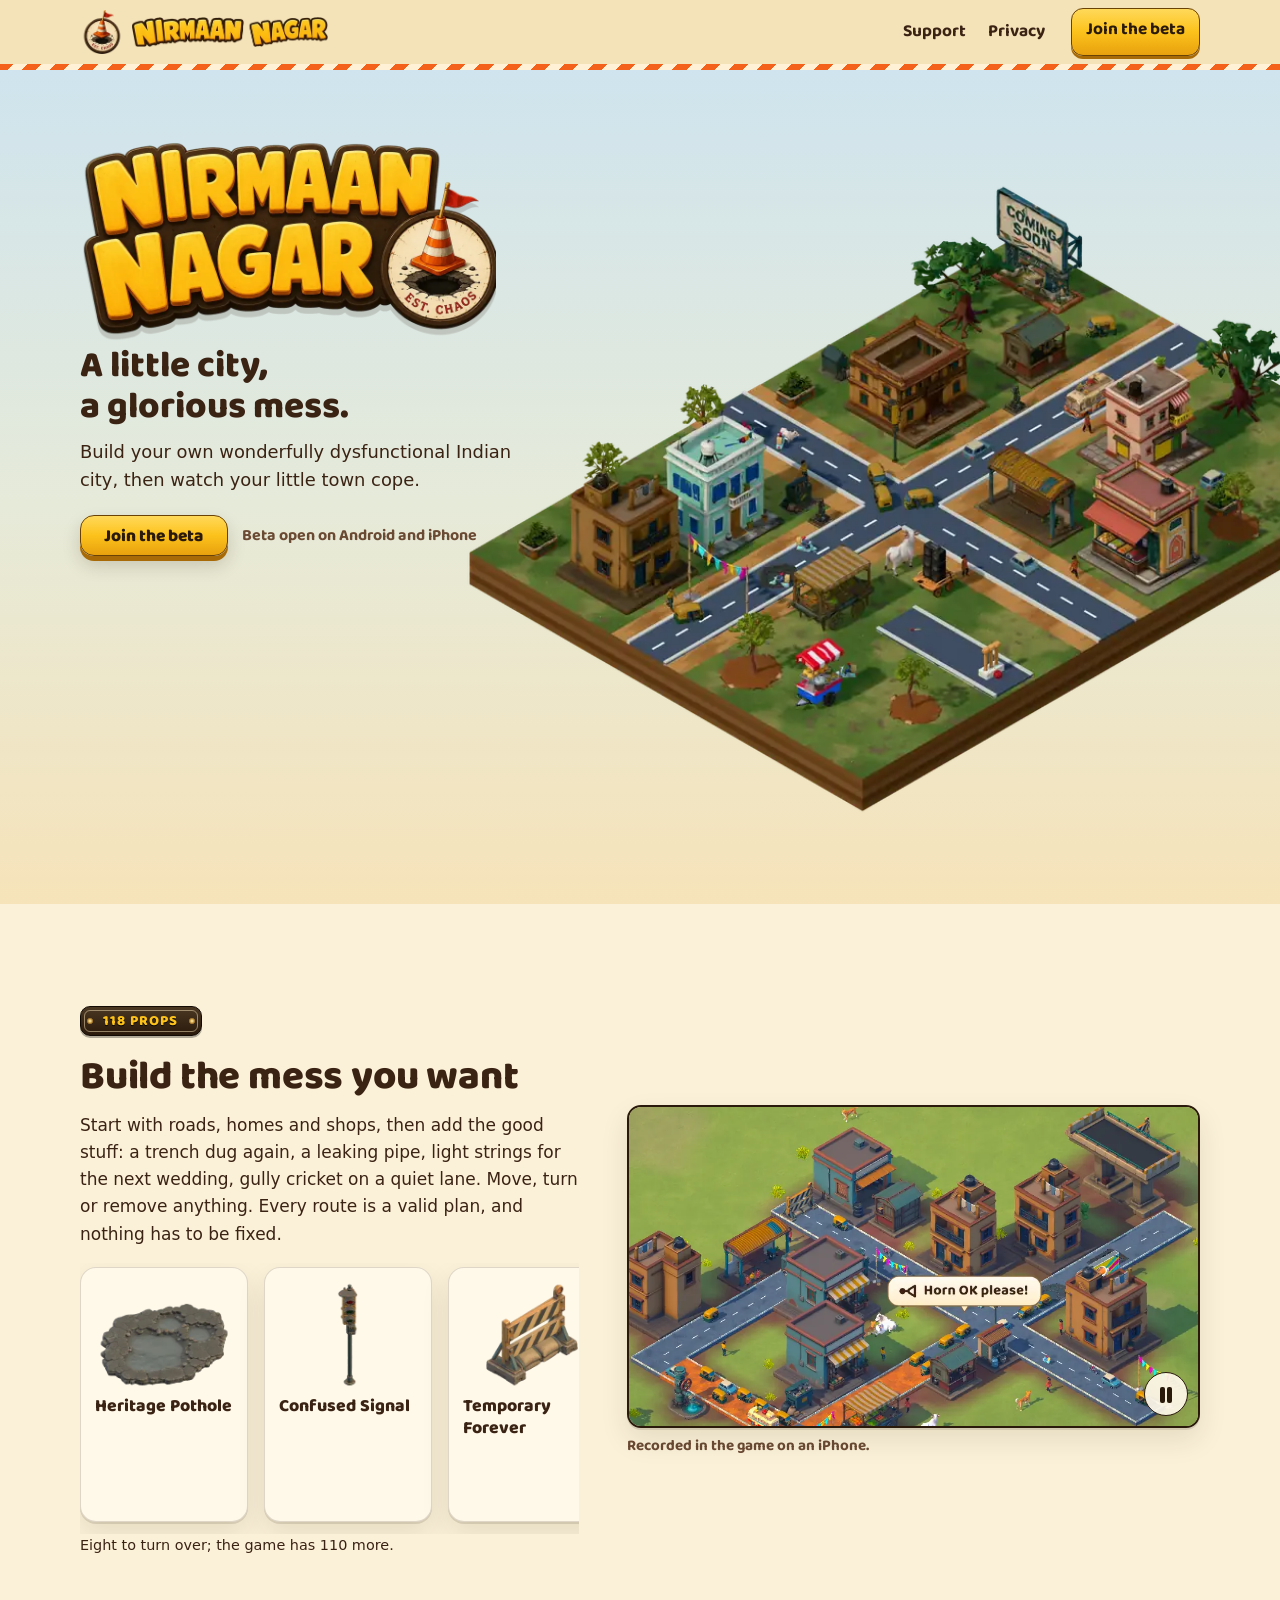
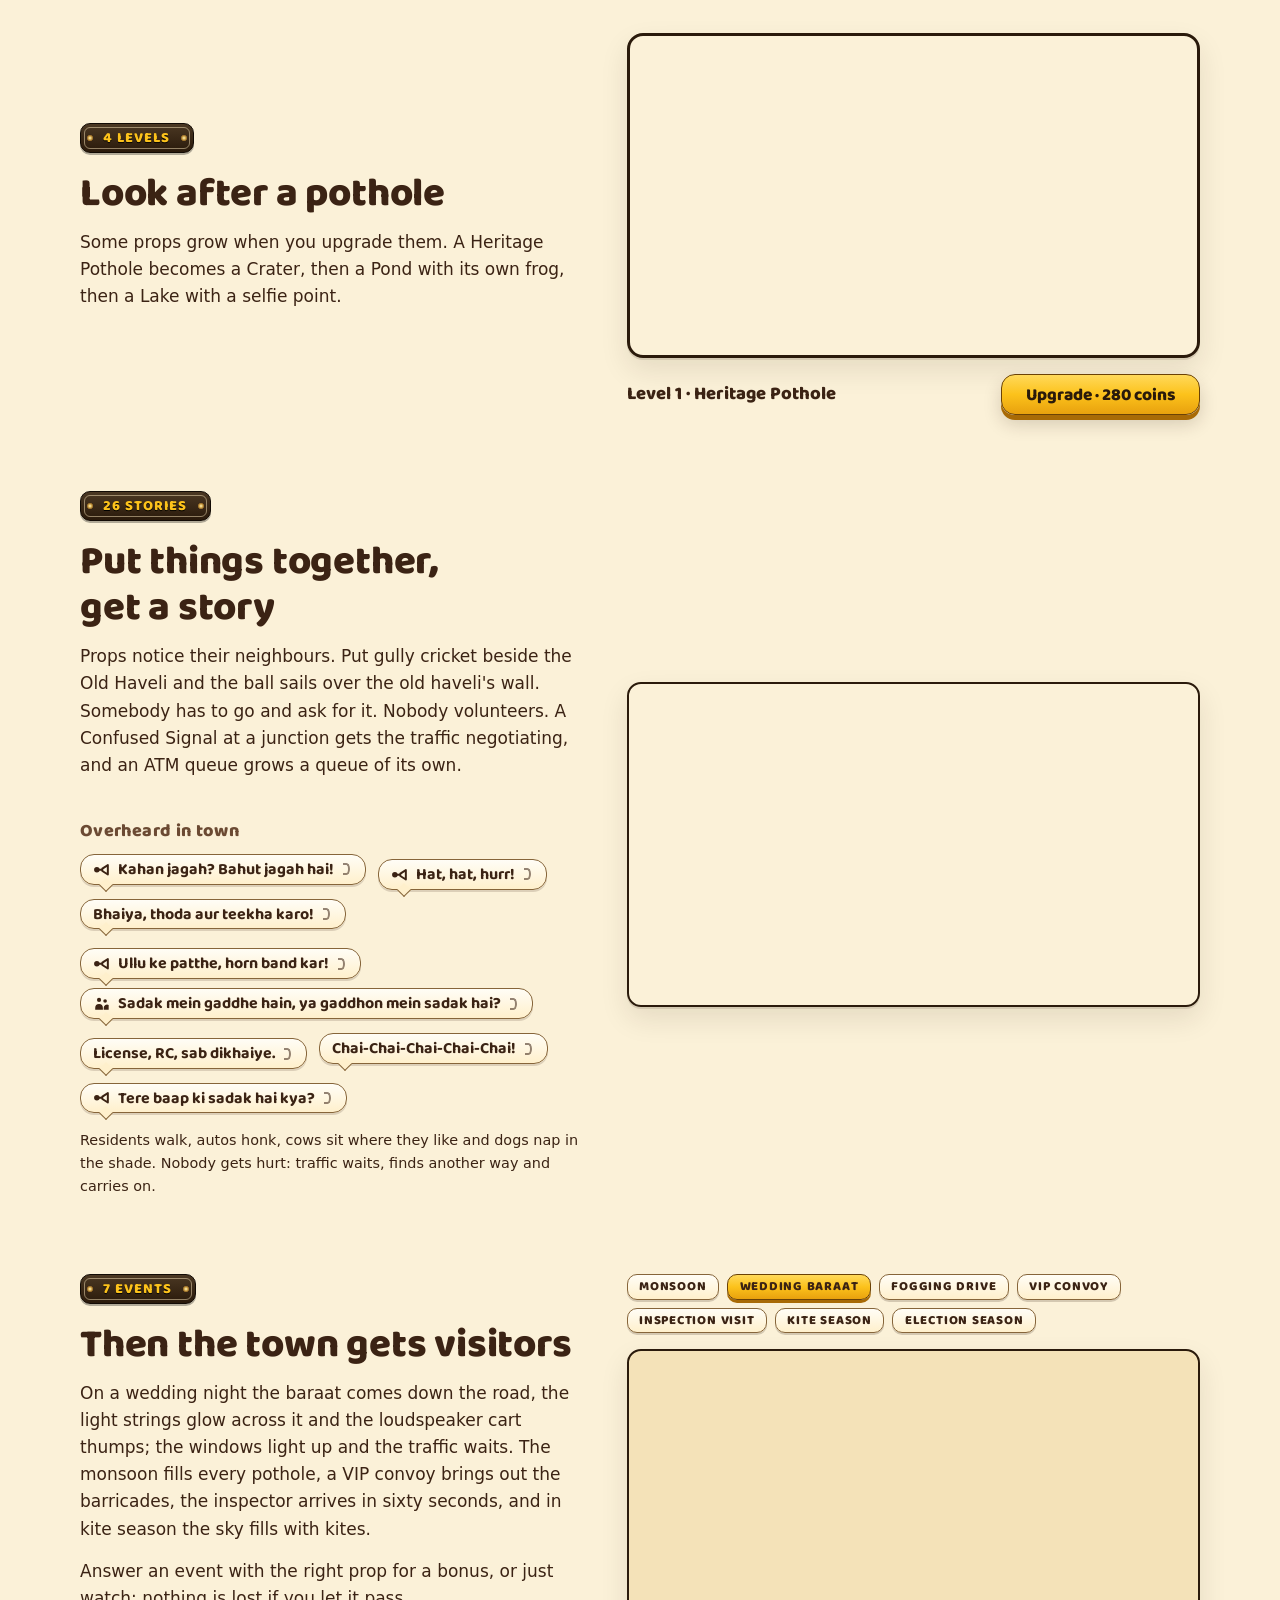
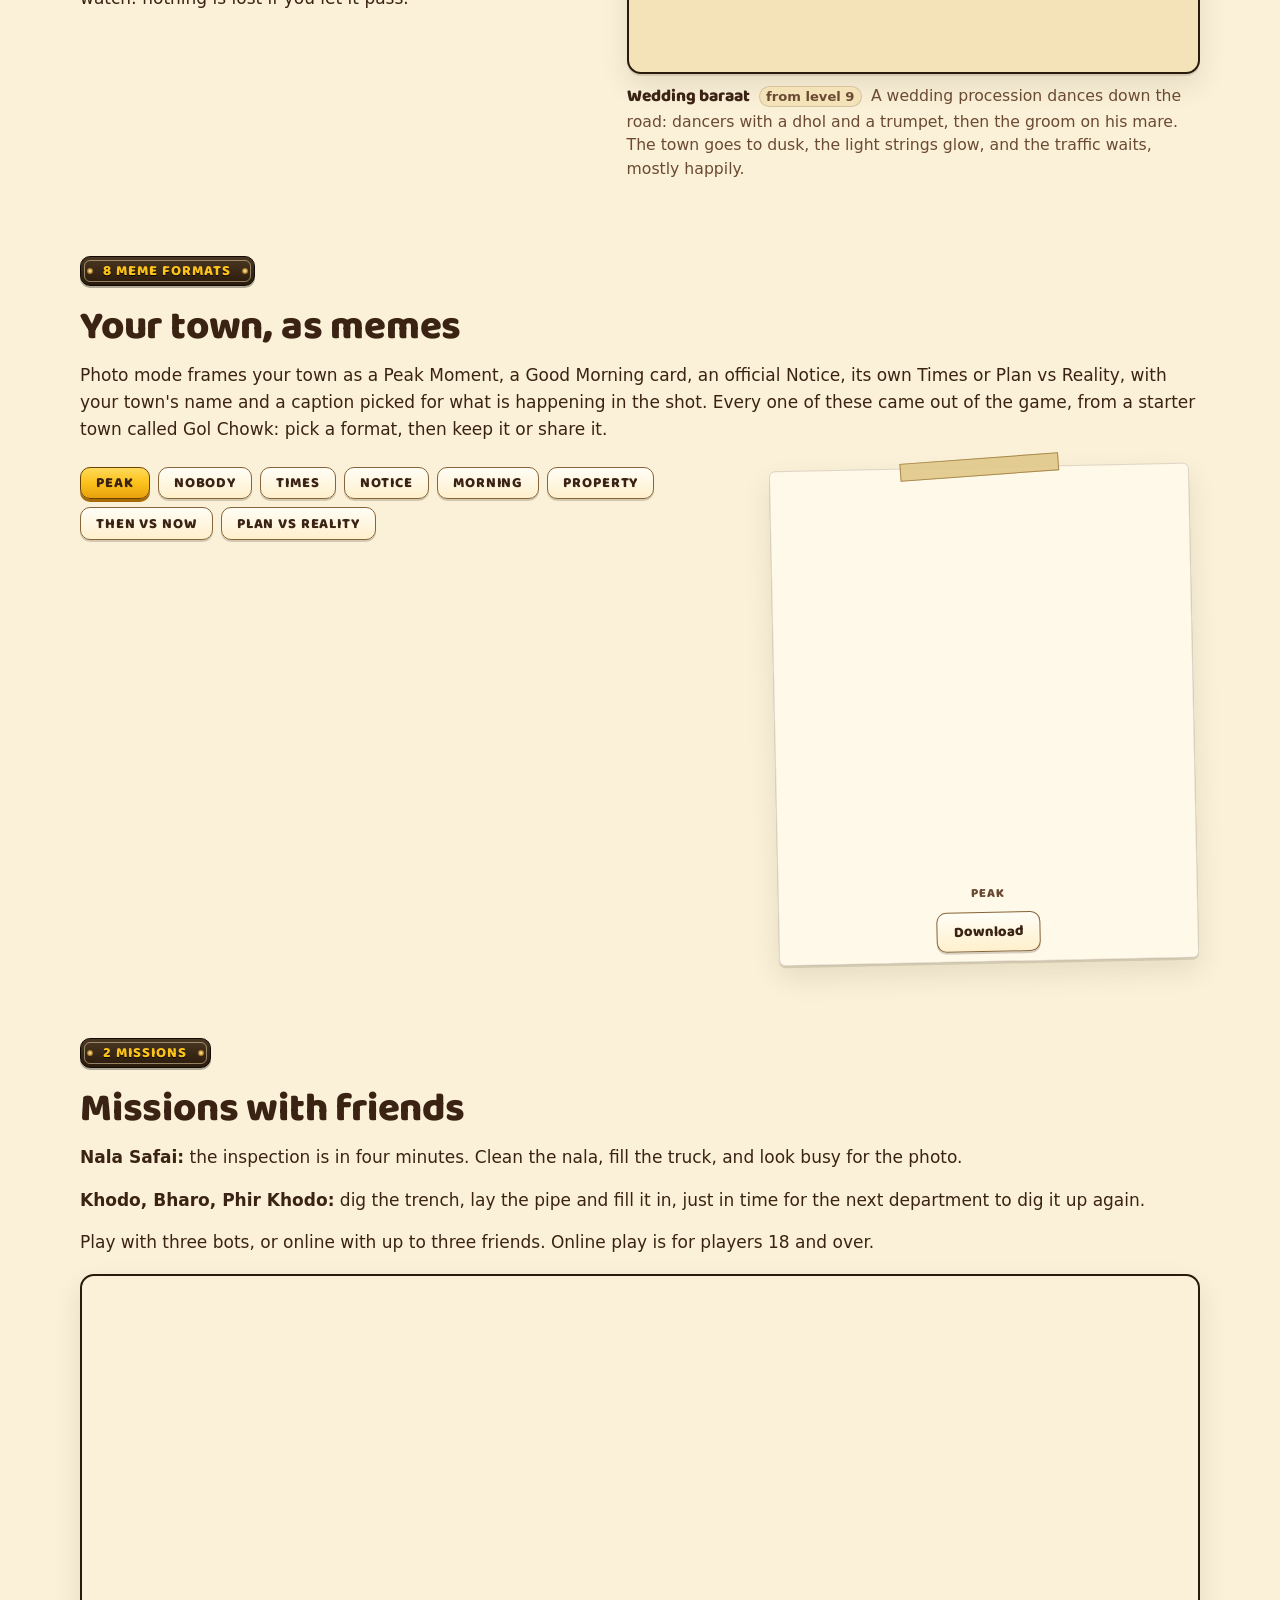
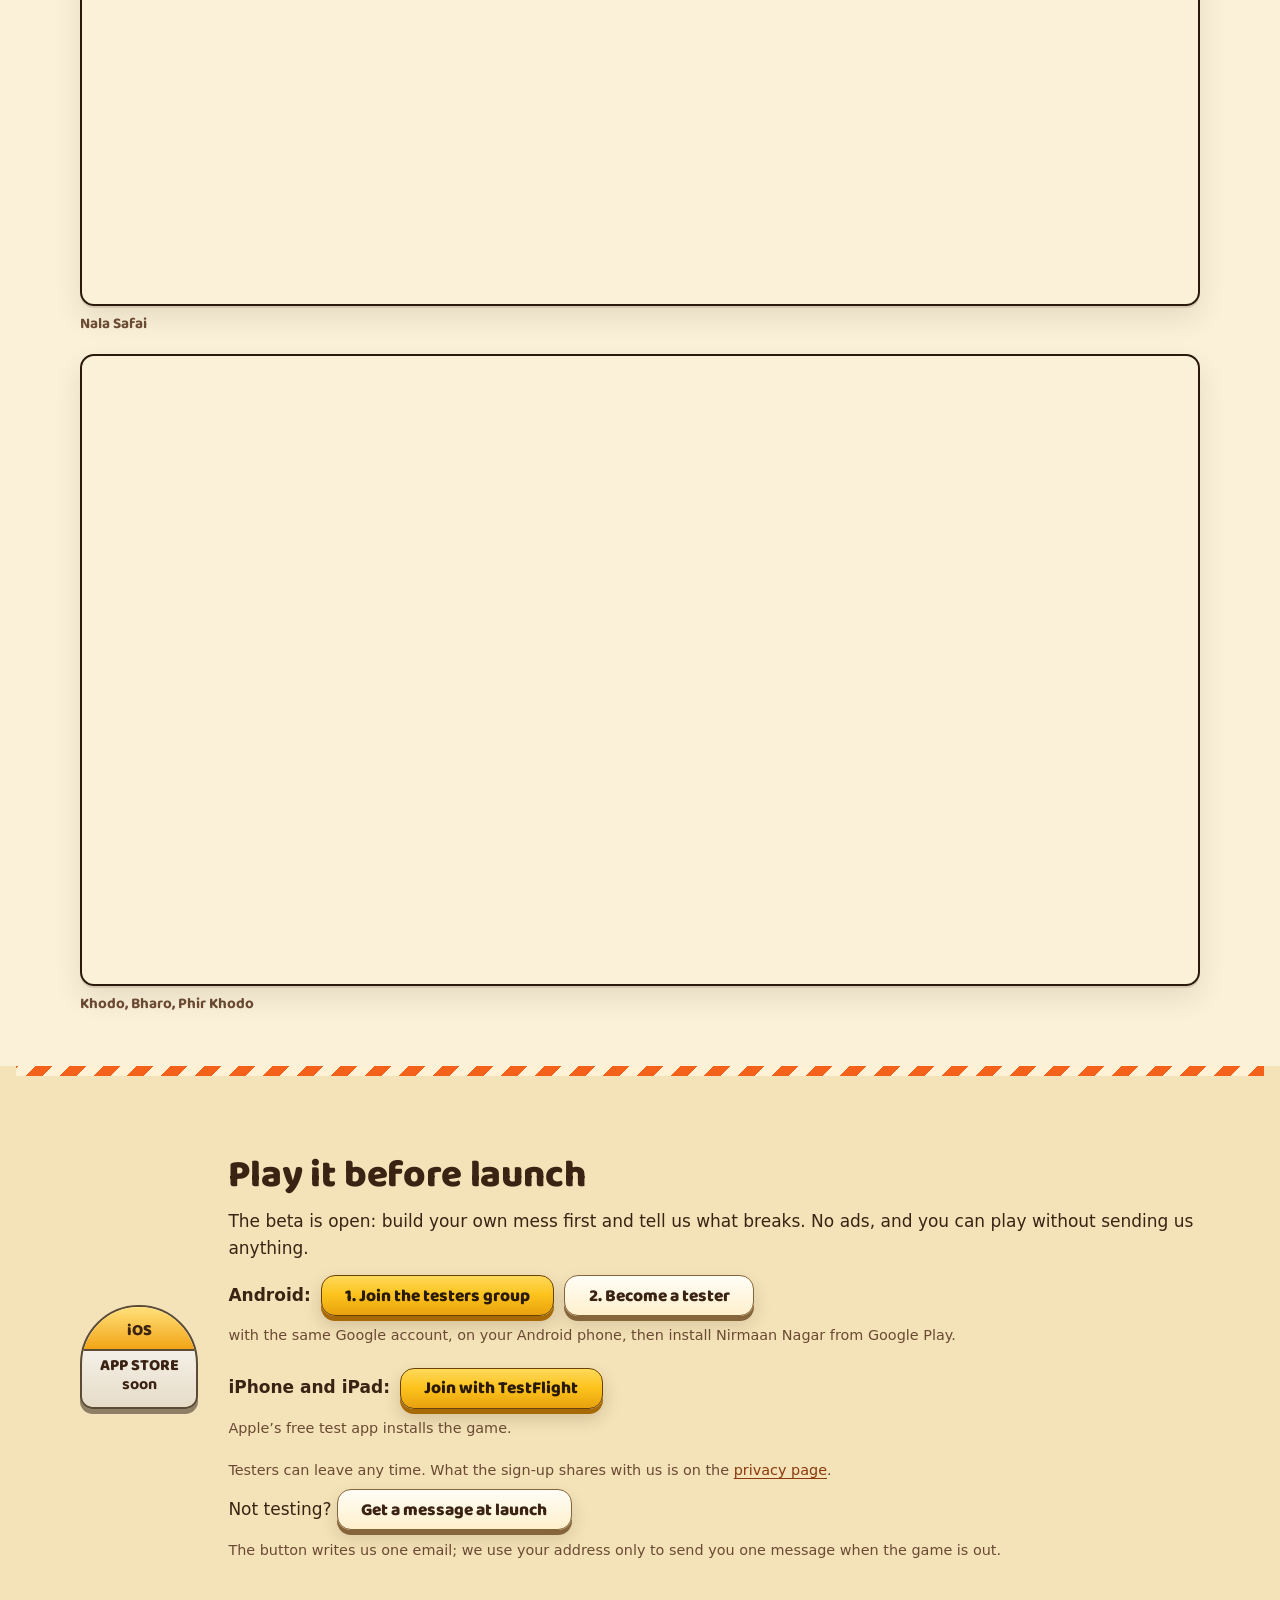
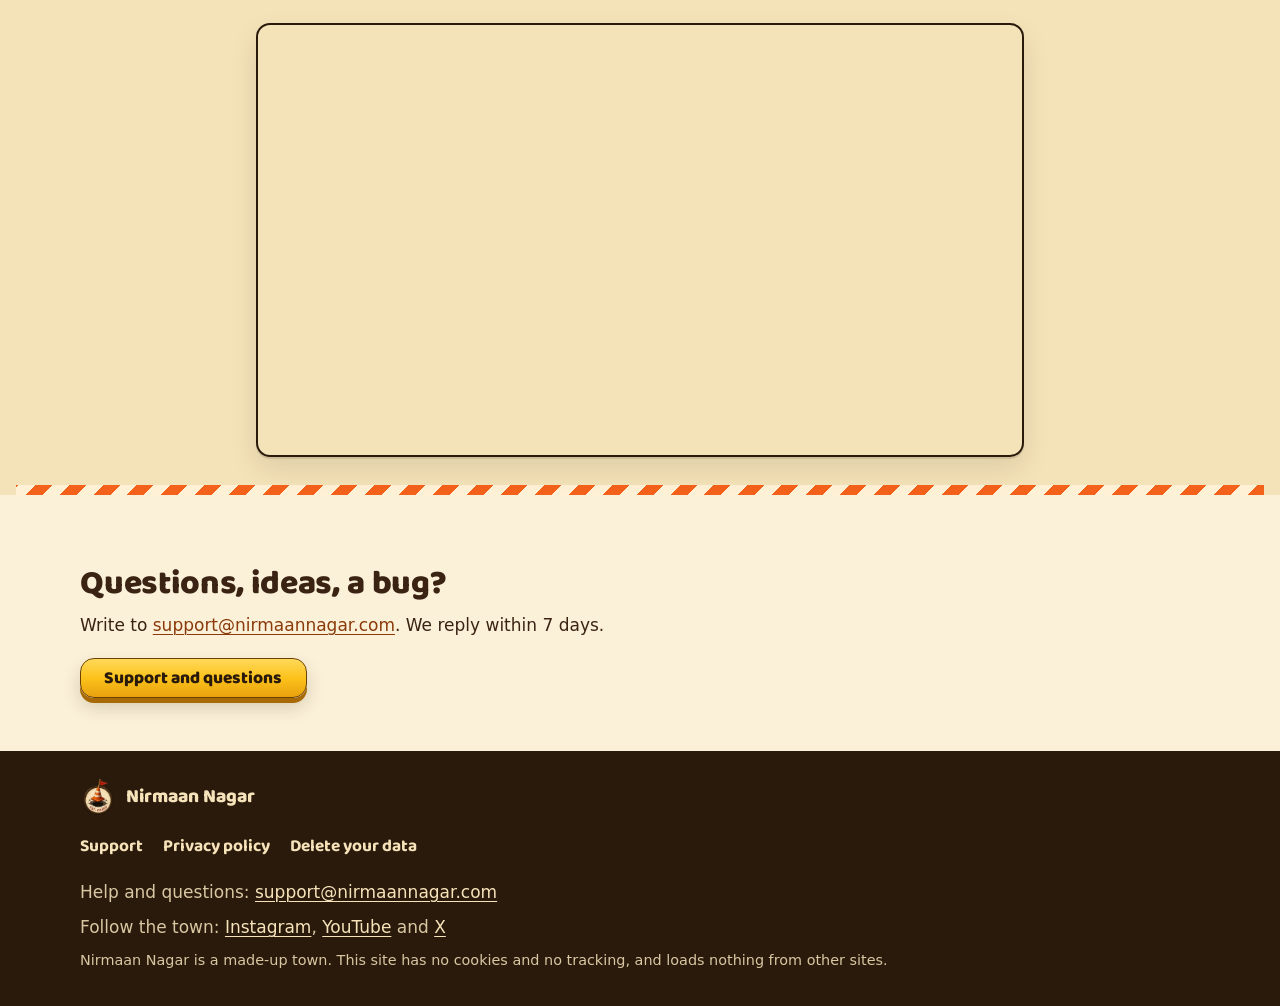
==== commit d2396391: "The footer: follow the town on Instagram, YouTube and X" ====
--- a/index.html
+++ b/index.html
@@ -145,6 +145,7 @@
 <a class="foot-brand" href="./"><img src="assets/badge.webp" width="96" height="96" alt=""><span>Nirmaan Nagar</span></a>
 <nav class="foot-links" aria-label="More"><a href="support/">Support</a><a href="privacy/">Privacy policy</a><a href="delete/">Delete your data</a></nav>
 <p>Help and questions: <a href="mailto:support@nirmaannagar.com">support@nirmaannagar.com</a></p>
+<p>Follow the town: <a href="https://www.instagram.com/nirmaannagar/" rel="me noopener">Instagram</a>, <a href="https://www.youtube.com/@nirmaannagar" rel="me noopener">YouTube</a> and <a href="https://x.com/nirmaannagar" rel="me noopener">X</a></p>
 <p class="small">Nirmaan Nagar is a made-up town. This site has no cookies and no tracking, and loads nothing from other sites.</p>
 </div>
 </footer>
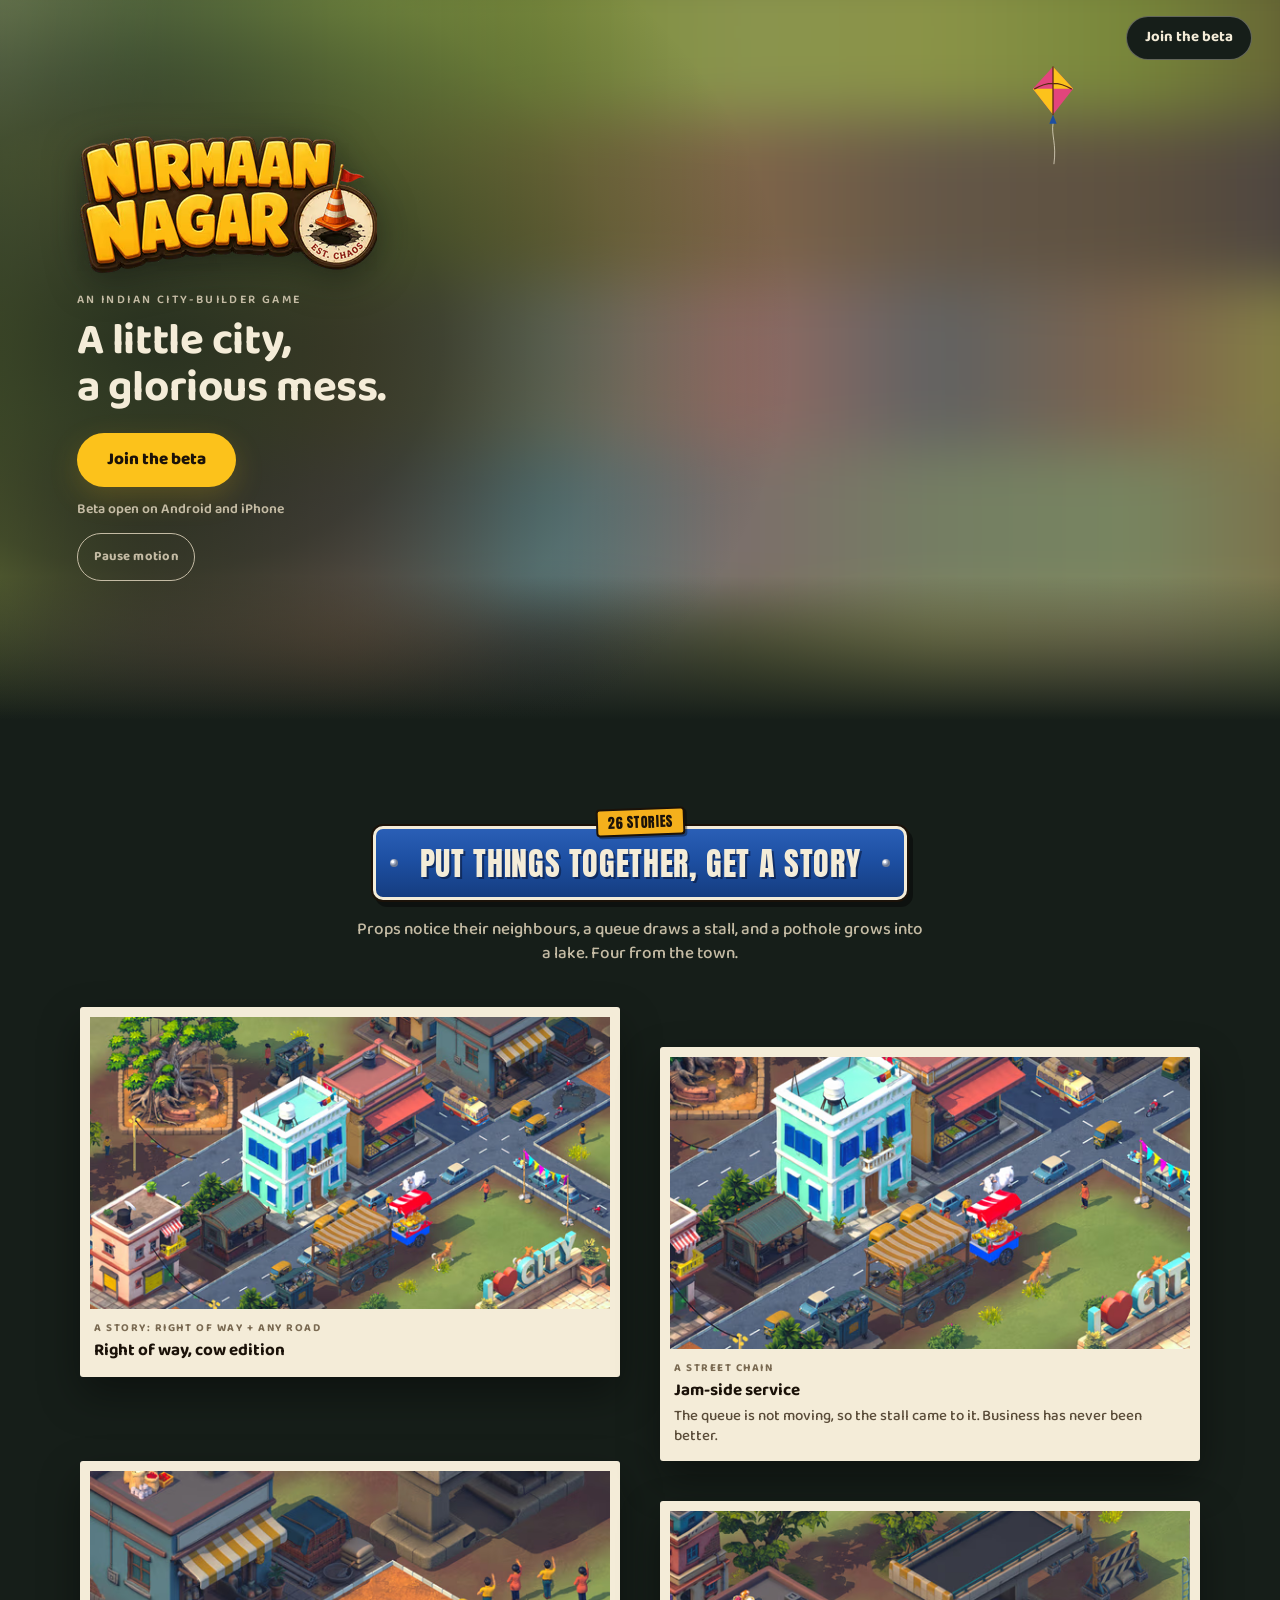
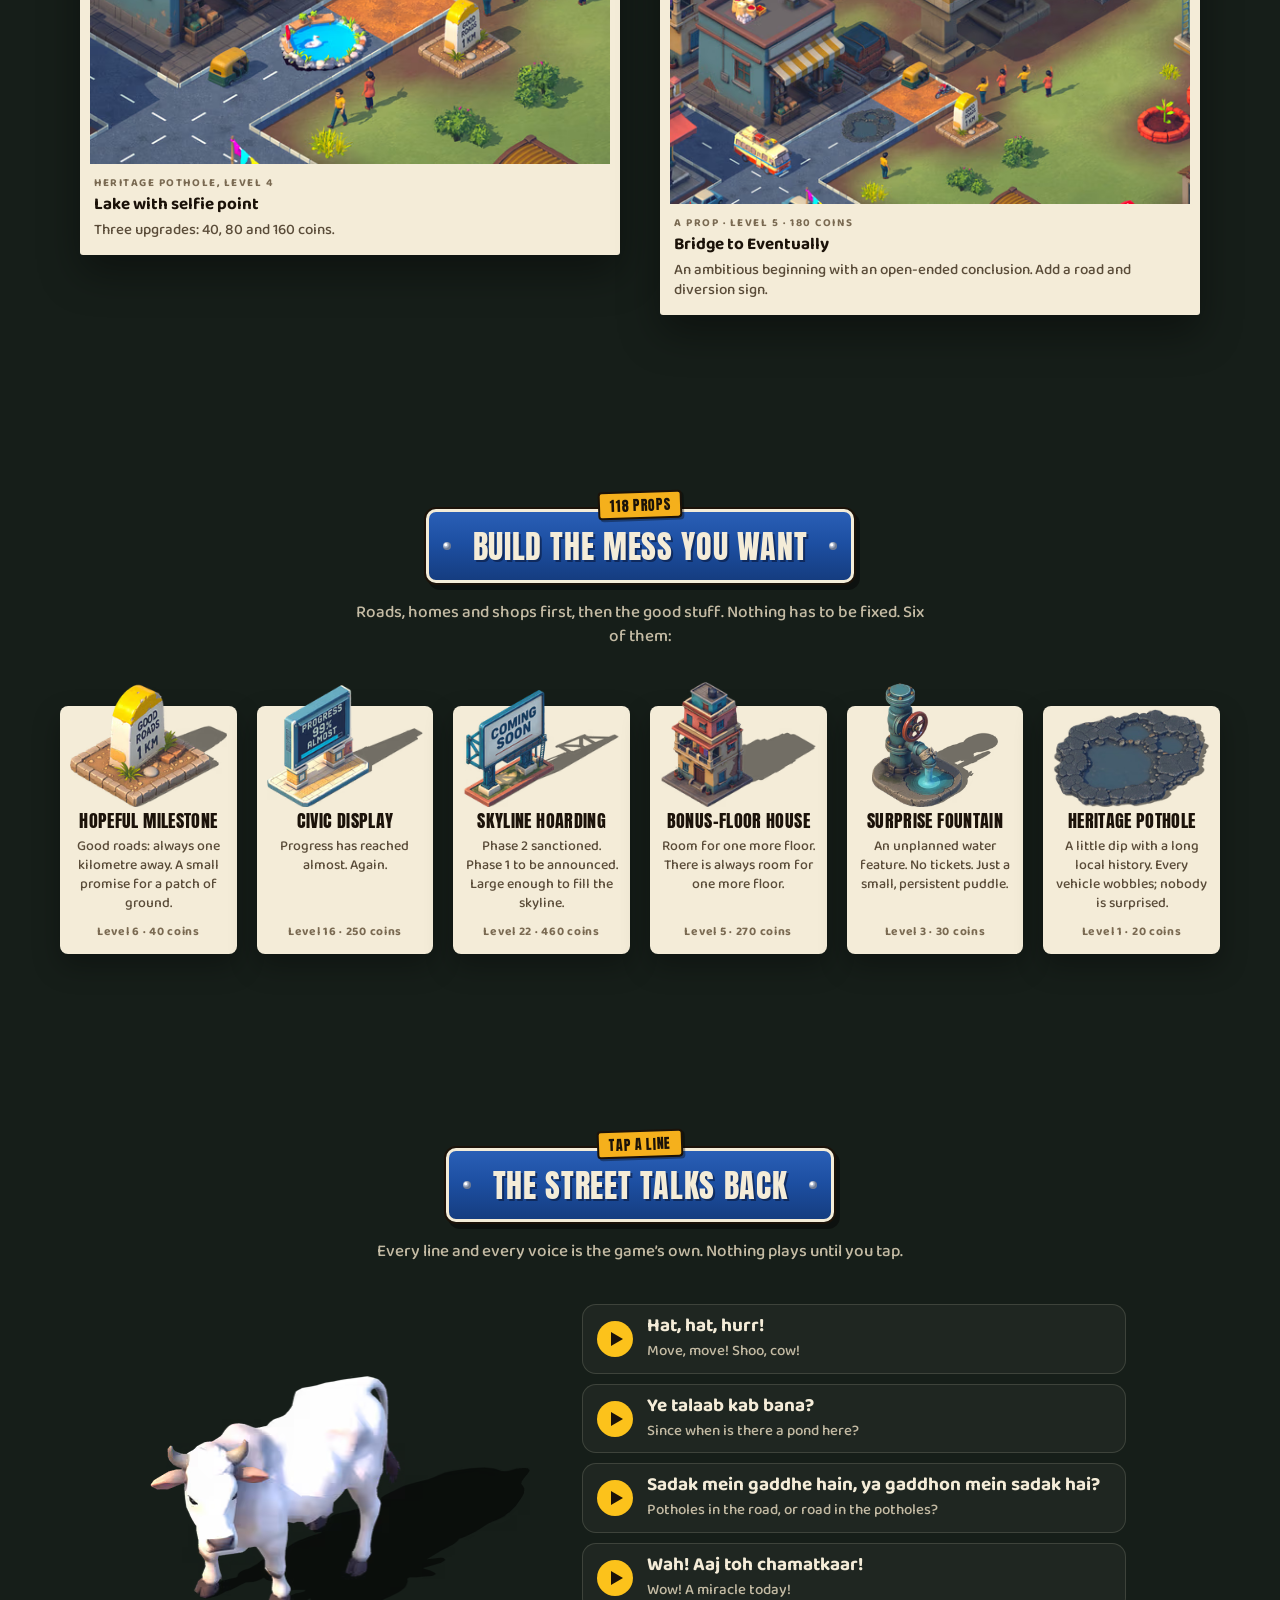
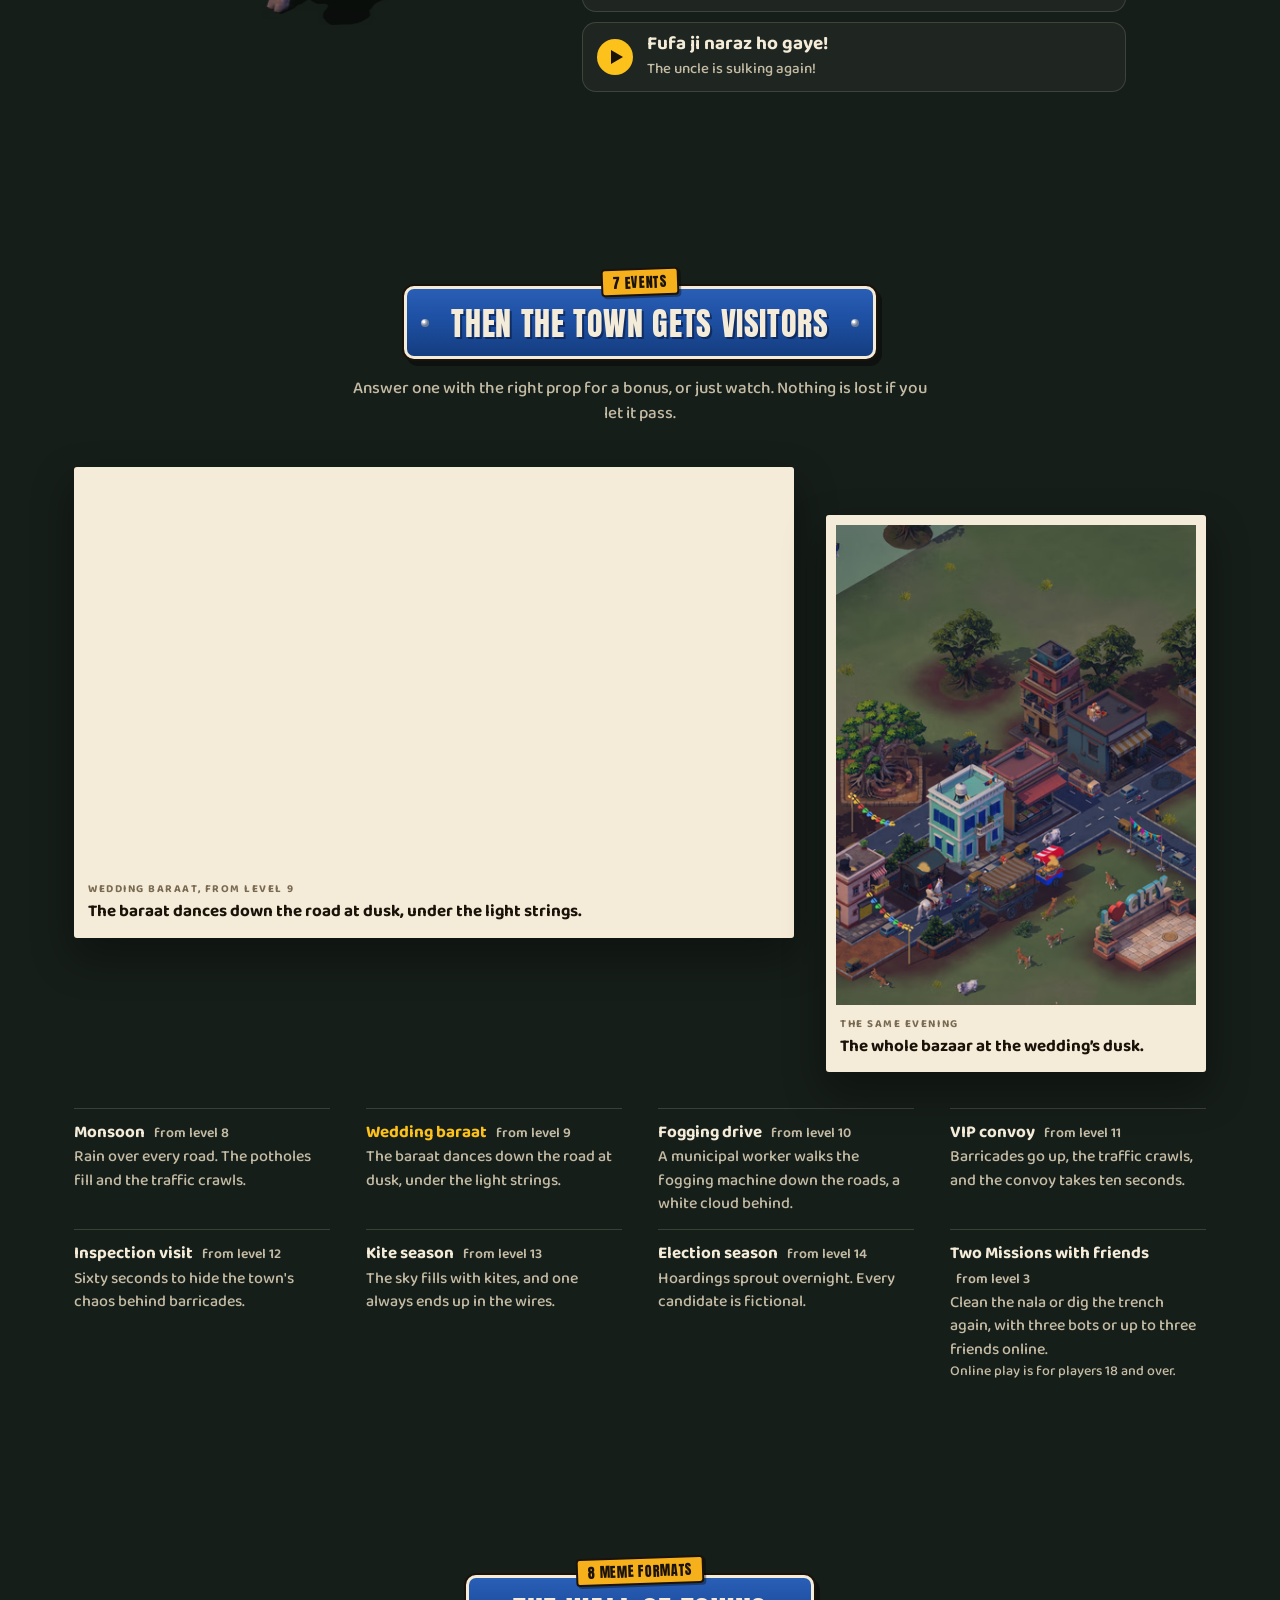
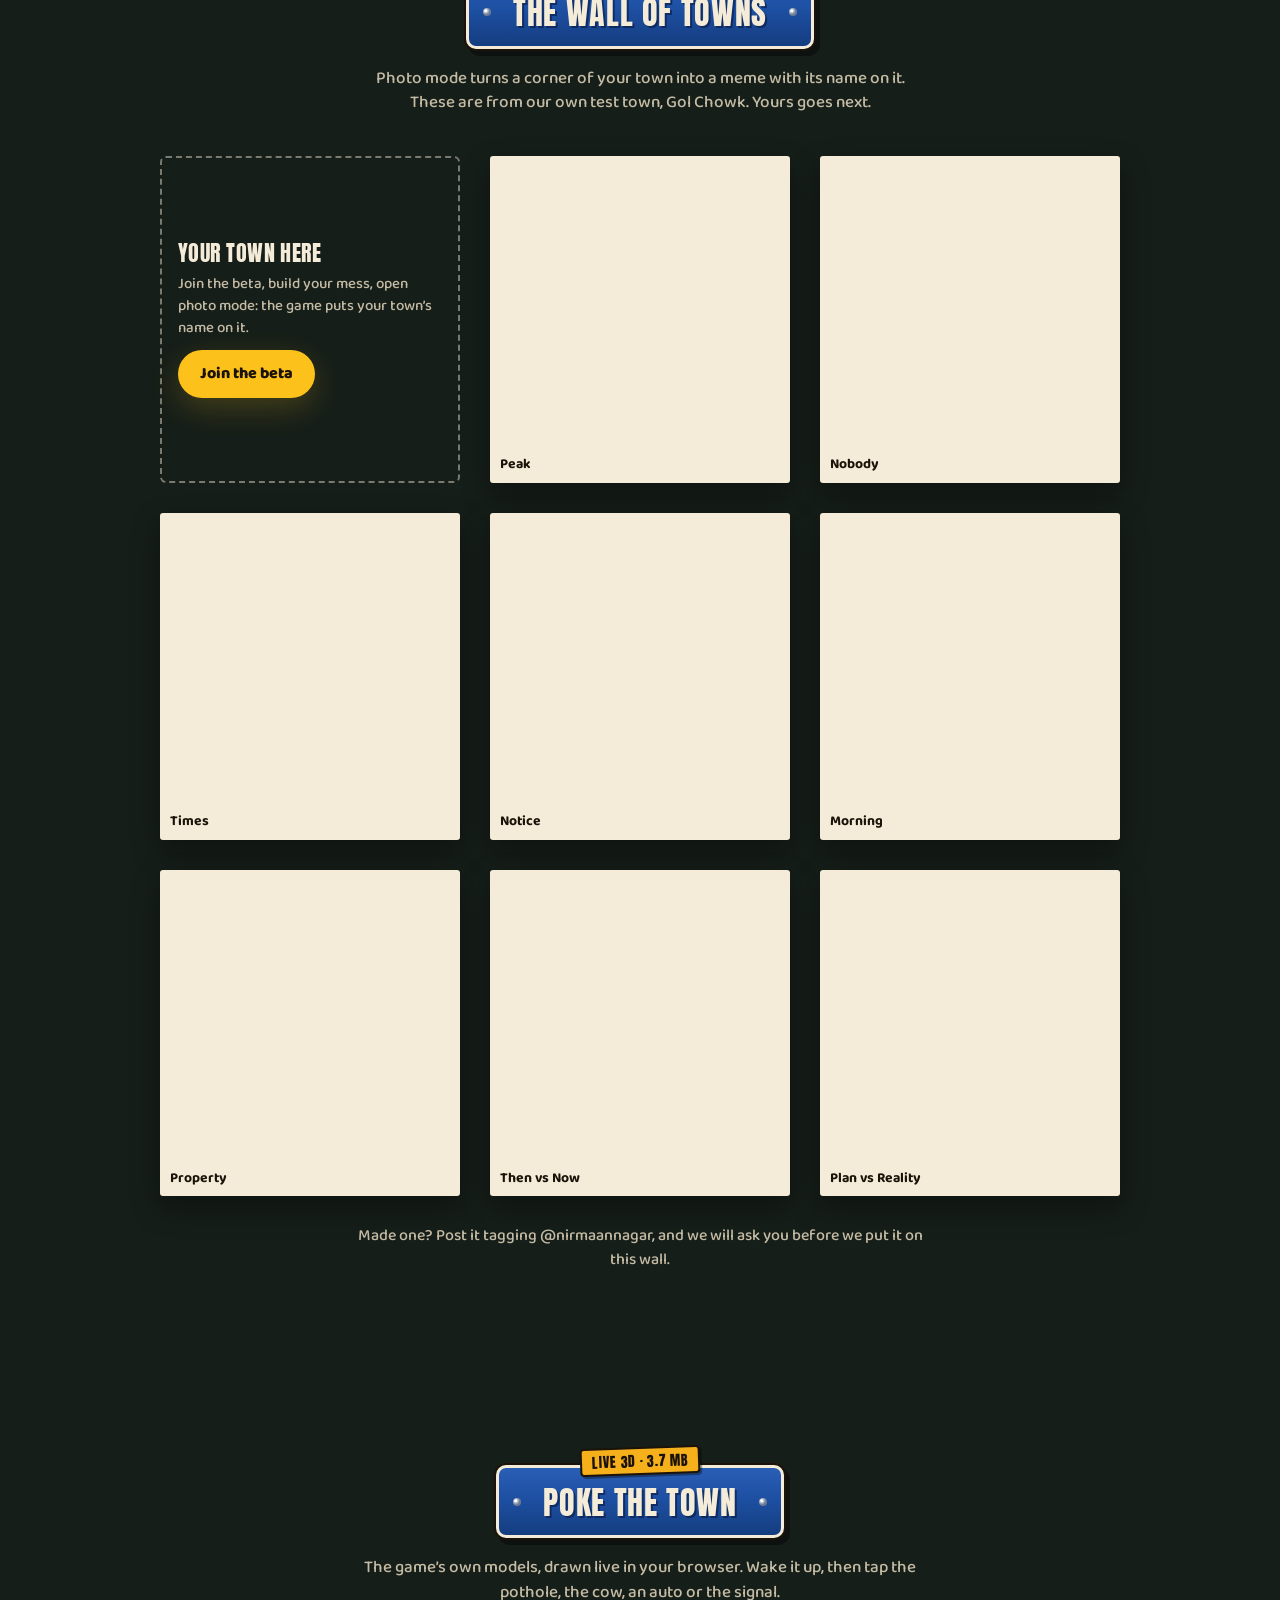
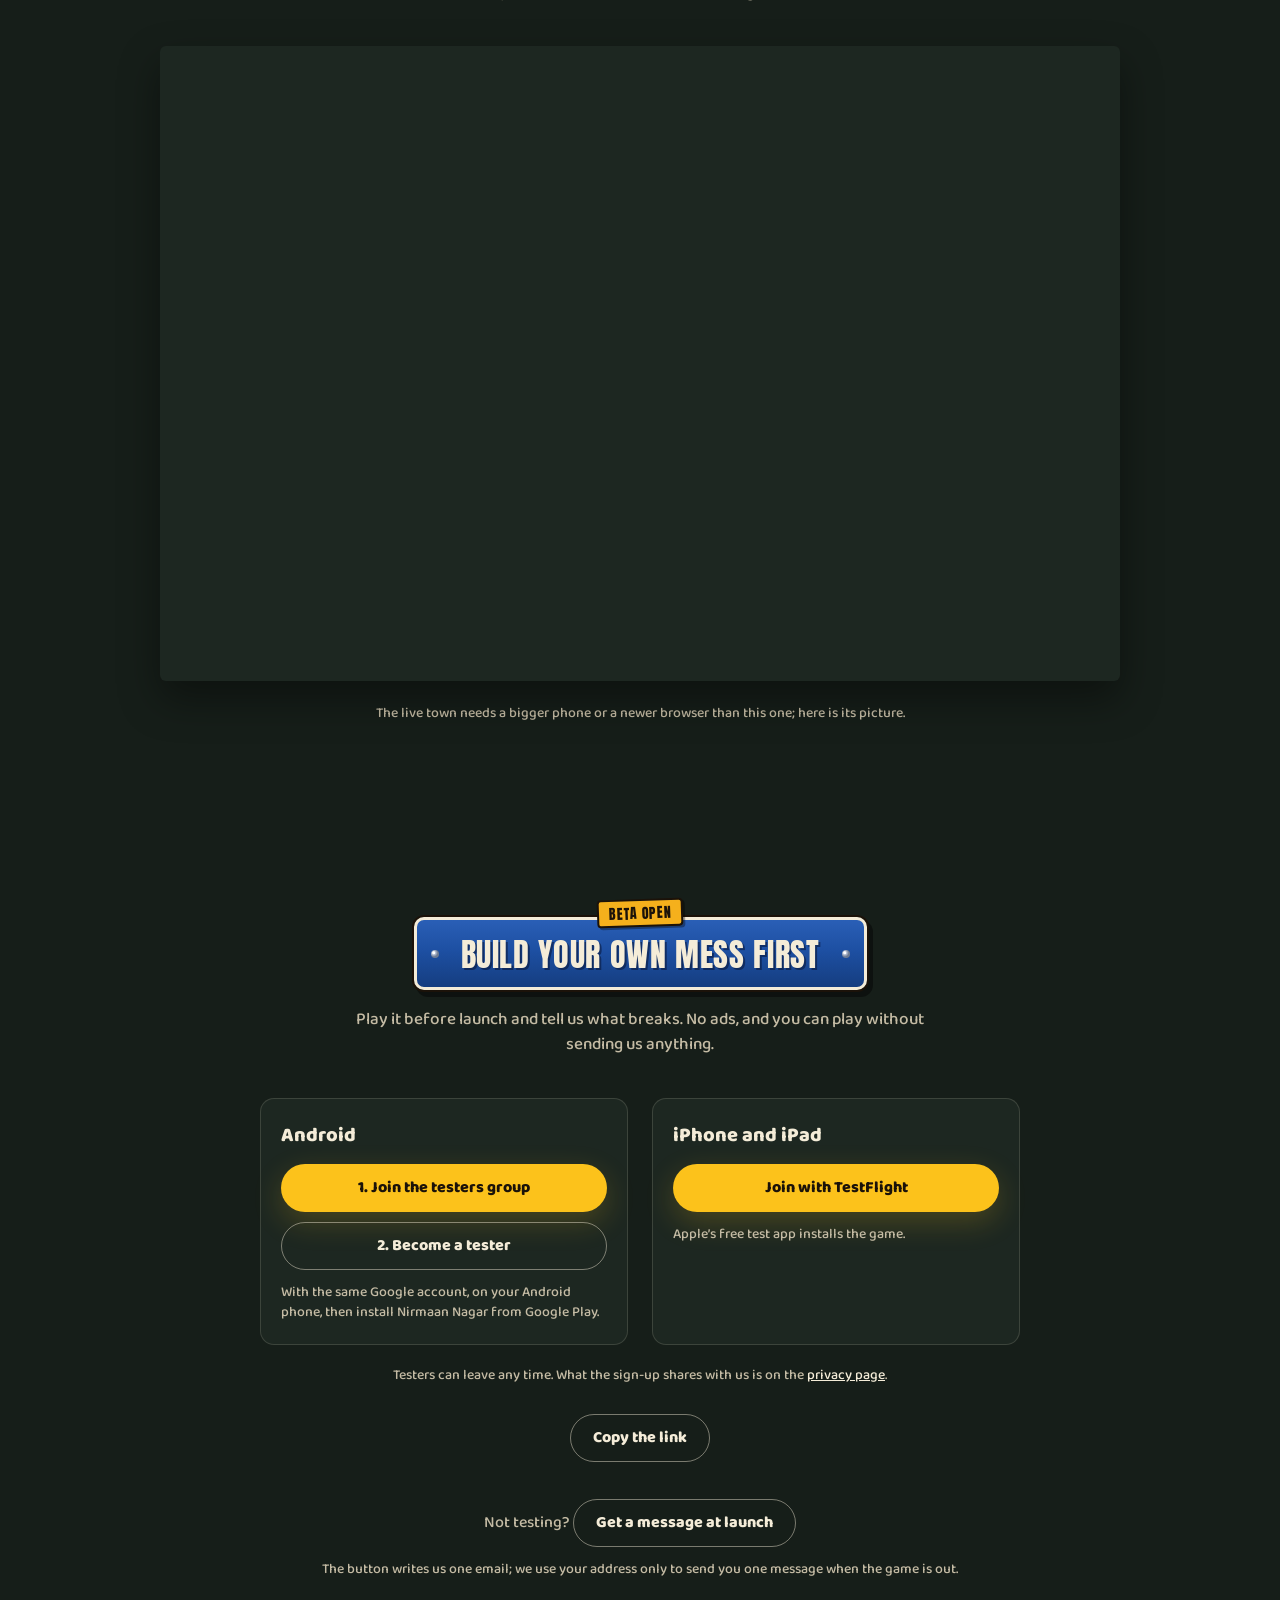
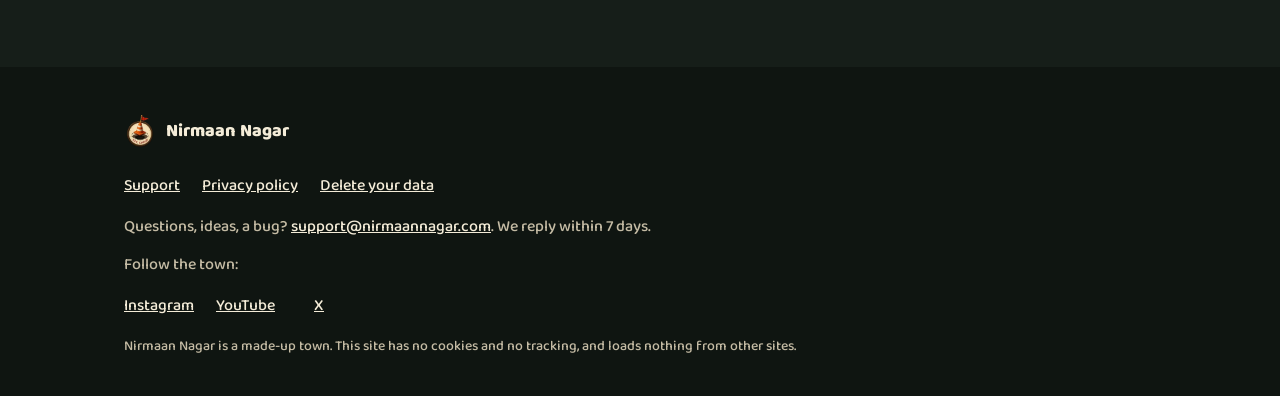
==== commit 30e78246: "The new home page: the bazaar as a miniature, enamel signs, the new pictures; the stacked logo on ev" ====
--- a/index.html
+++ b/index.html
@@ -6,146 +6,101 @@
 <meta http-equiv="Content-Security-Policy" content="default-src 'none'; script-src 'self' 'wasm-unsafe-eval'; style-src 'self'; font-src 'self'; img-src 'self' blob:; media-src 'self'; connect-src 'self' blob:; base-uri 'none'; form-action 'none'">
 <meta name="referrer" content="no-referrer">
 <meta name="color-scheme" content="light dark">
-<meta name="theme-color" content="#f4e2b8" media="(prefers-color-scheme: light)">
-<meta name="theme-color" content="#21150a" media="(prefers-color-scheme: dark)">
-<title>Nirmaan Nagar · A little city, a glorious mess</title>
-<meta name="description" content="Build your own wonderfully dysfunctional Indian city: potholes, confused signals, a bridge to eventually and a cow with the right of way. Coming soon to iPhone and iPad.">
+<meta name="theme-color" content="#161e19" media="(prefers-color-scheme: light)">
+<meta name="theme-color" content="#161e19" media="(prefers-color-scheme: dark)">
+<title>Nirmaan Nagar: an Indian city-builder game</title>
+<meta name="description" content="The beta is open: build a town of potholes, confused signals and a cow with the right of way. A cosy Indian city builder for your phone.">
 <link rel="canonical" href="https://nirmaannagar.com/">
 <meta property="og:type" content="website">
 <meta property="og:site_name" content="Nirmaan Nagar">
 <meta property="og:locale" content="en_IN">
 <meta property="og:url" content="https://nirmaannagar.com/">
-<meta property="og:title" content="Nirmaan Nagar">
-<meta property="og:description" content="Build your own wonderfully dysfunctional Indian city: potholes, confused signals, a bridge to eventually and a cow with the right of way. Coming soon to iPhone and iPad.">
-<meta property="og:image" content="https://nirmaannagar.com/assets/og.jpg">
+<meta property="og:title" content="Nirmaan Nagar: an Indian city-builder game">
+<meta property="og:description" content="The beta is open: build a town of potholes, confused signals and a cow with the right of way. A cosy Indian city builder for your phone.">
+<meta property="og:image" content="https://nirmaannagar.com/assets/og-2.jpg">
 <meta property="og:image:type" content="image/jpeg">
 <meta property="og:image:width" content="1200">
 <meta property="og:image:height" content="630">
-<meta property="og:image:alt" content="Nirmaan Nagar, est. chaos: the yellow logo, “Coming soon on the App Store” and “A little city, a glorious mess.”, beside a busy junction in the game, cows sitting among the shops and autos.">
+<meta property="og:image:alt" content="Nirmaan Nagar, est. chaos: the yellow logo and “A little city, a glorious mess.” with “Beta open” and “nirmaannagar.com” on plates, beside a busy junction in the game, cows sitting among the shops and autos.">
 <meta name="twitter:card" content="summary_large_image">
-<meta name="twitter:title" content="Nirmaan Nagar">
-<meta name="twitter:description" content="Build your own wonderfully dysfunctional Indian city: potholes, confused signals, a bridge to eventually and a cow with the right of way. Coming soon to iPhone and iPad.">
-<meta name="twitter:image" content="https://nirmaannagar.com/assets/og.jpg">
-<meta name="twitter:image:alt" content="Nirmaan Nagar, est. chaos: the yellow logo, “Coming soon on the App Store” and “A little city, a glorious mess.”, beside a busy junction in the game, cows sitting among the shops and autos.">
+<meta name="twitter:title" content="Nirmaan Nagar: an Indian city-builder game">
+<meta name="twitter:description" content="The beta is open: build a town of potholes, confused signals and a cow with the right of way. A cosy Indian city builder for your phone.">
+<meta name="twitter:image" content="https://nirmaannagar.com/assets/og-2.jpg">
+<meta name="twitter:image:alt" content="Nirmaan Nagar, est. chaos: the yellow logo and “A little city, a glorious mess.” with “Beta open” and “nirmaannagar.com” on plates, beside a busy junction in the game, cows sitting among the shops and autos.">
+<script type="application/ld+json">{"@context": "https://schema.org", "@type": "VideoGame", "name": "Nirmaan Nagar", "alternateName": "Nirman Nagar", "url": "https://nirmaannagar.com/", "description": "The beta is open: build a town of potholes, confused signals and a cow with the right of way. A cosy Indian city builder for your phone.", "image": "https://nirmaannagar.com/assets/og-2.jpg", "genre": ["City builder", "Simulation"], "applicationCategory": "Game", "gamePlatform": ["Android", "iOS"], "operatingSystem": "Android, iOS", "inLanguage": "en", "sameAs": ["https://www.instagram.com/nirmaannagar/", "https://www.youtube.com/@nirmaannagar", "https://x.com/nirmaannagar"]}</script>
 <link rel="icon" href="assets/icon-64.png" sizes="64x64" type="image/png">
 <link rel="apple-touch-icon" href="assets/apple-touch-icon.png">
 <link rel="preload" href="assets/fonts/baloo2-latin.woff2" as="font" type="font/woff2" crossorigin>
-<link rel="stylesheet" href="assets/site.css">
+<link rel="stylesheet" href="assets/home.css">
 <script src="assets/js/home.js" defer></script>
 </head>
 <body>
 <a class="skip" href="#main">Skip to the page</a>
-<header class="top">
-<div class="bar">
-<a class="brand" href="./"><img class="brand-badge" src="assets/badge.webp" width="96" height="96" alt=""><img class="brand-word" src="assets/wordmark.webp" width="419" height="64" alt="Nirmaan Nagar"></a>
-<nav aria-label="Site"><a href="support/">Support</a><a href="privacy/">Privacy</a><a class="bar-cta" href="#launch">Join the beta</a></nav>
-</div>
-</header>
-<main id="main" class="home">
-<div class="story" id="story">
-<section class="stage" id="town" aria-labelledby="hero-title">
-<div class="stage-copy">
-<h1 id="hero-title" class="logo"><img src="assets/logo.webp" width="880" height="436" alt="Nirmaan Nagar, est. chaos" fetchpriority="high"></h1>
-<p class="tagline">A little city, a&nbsp;glorious&nbsp;mess.</p>
-<p class="lede">Build your own wonderfully dysfunctional Indian city, then watch your little town cope.</p>
-<p class="stage-cta"><a class="button launch-cta" href="#launch">Join the beta</a> <span class="soon-for">Beta open on Android and iPhone</span></p>
-<p class="stage-hint" hidden>Tap the pothole, the cow, an auto or the signal.</p>
-</div>
-<figure class="stage-still"><picture><source media="(prefers-reduced-motion:reduce) and (orientation:portrait)" srcset="assets/shots/day-up-720.webp 720w" sizes="(min-width:900px) 50rem,94vw" width="720" height="900"><source media="(prefers-reduced-motion:reduce)" srcset="assets/shots/day-800.webp 800w,assets/shots/day-1280.webp 1280w,assets/shots/day-1920.webp 1920w" sizes="(min-width:900px) 50rem,94vw" width="1920" height="1080"><img src="assets/town/still-1280.webp" srcset="assets/town/still-960.webp 960w, assets/town/still-1280.webp 1280w, assets/town/still-1920.webp 1920w" sizes="(min-width: 900px) 66vw, 100vw" width="1280" height="847" alt="A corner of Nirmaan Nagar where two roads cross: shops, homes and a tea stall round the junction, a pothole in the road, cows resting by the traffic and autos and cars coming through." fetchpriority="high"></picture></figure>
-</section>
-<div class="backdrop"></div>
-<section class="chapter" id="build" data-view="build" aria-labelledby="build-title">
-<div class="chapter-card">
-<p class="plate">118 props</p>
-<h2 id="build-title">Build the mess you want</h2>
-<p>Start with roads, homes and shops, then add the good stuff: a trench dug again, a leaking pipe, light strings for the next wedding, gully cricket on a quiet lane. Move, turn or remove anything. Every route is a valid plan, and nothing has to be fixed.</p>
-<ul class="deck"><li class="card"><div class="card-in"><div class="face front"><img src="assets/cards/pothole_patch.webp" width="300" height="240" alt="" loading="lazy" decoding="async"><span class="card-name">Heritage Pothole</span></div><div class="face back"><span class="card-name">Heritage Pothole</span><span class="card-desc">A little dip with a long local history. Every vehicle wobbles; nobody is surprised.</span><span class="card-meta">From level 1 · 20 coins</span></div></div></li><li class="card"><div class="card-in"><div class="face front"><img src="assets/cards/broken_signal.webp" width="300" height="240" alt="" loading="lazy" decoding="async"><span class="card-name">Confused Signal</span></div><div class="face back"><span class="card-name">Confused Signal</span><span class="card-desc">Every light has an opinion. Put this at a junction to watch traffic negotiate.</span><span class="card-meta">From level 1 · 20 coins</span></div></div></li><li class="card"><div class="card-in"><div class="face front"><img src="assets/cards/roadwork_barricade.webp" width="300" height="240" alt="" loading="lazy" decoding="async"><span class="card-name">Temporary Forever</span></div><div class="face back"><span class="card-name">Temporary Forever</span><span class="card-desc">Road closed until further imagination. Traffic safely finds another way or waits.</span><span class="card-meta">From level 2 · 25 coins</span></div></div></li><li class="card"><div class="card-in"><div class="face front"><img src="assets/cards/unfinished_bridge.webp" width="300" height="240" alt="" loading="lazy" decoding="async"><span class="card-name">Bridge to Eventually</span></div><div class="face back"><span class="card-name">Bridge to Eventually</span><span class="card-desc">An ambitious beginning with an open-ended conclusion. Add a road and diversion sign.</span><span class="card-meta">From level 5 · 180 coins</span></div></div></li><li class="card"><div class="card-in"><div class="face front"><img src="assets/cards/resting_cow.webp" width="300" height="240" alt="" loading="lazy" decoding="async"><span class="card-name">Right of Way</span></div><div class="face back"><span class="card-name">Right of Way</span><span class="card-desc">She sits where she likes, road or not. Traffic waits, honks and finds another way; nobody asks her to move.</span><span class="card-meta">From level 4 · 40 coins</span></div></div></li><li class="card"><div class="card-in"><div class="face front"><img src="assets/cards/leaking_pipe.webp" width="300" height="240" alt="" loading="lazy" decoding="async"><span class="card-name">Surprise Fountain</span></div><div class="face back"><span class="card-name">Surprise Fountain</span><span class="card-desc">An unplanned water feature. No tickets. Just a small, persistent puddle.</span><span class="card-meta">From level 3 · 30 coins</span></div></div></li><li class="card"><div class="card-in"><div class="face front"><img src="assets/cards/atm_queue.webp" width="300" height="240" alt="" loading="lazy" decoding="async"><span class="card-name">Patient ATM Queue</span></div><div class="face back"><span class="card-name">Patient ATM Queue</span><span class="card-desc">Cash available, conditions apply. The queue is part of the service.</span><span class="card-meta">From level 9 · 570 coins</span></div></div></li><li class="card"><div class="card-in"><div class="face front"><img src="assets/cards/flyover_90.webp" width="300" height="240" alt="" loading="lazy" decoding="async"><span class="card-name">90° Flyover</span></div><div class="face back"><span class="card-name">90° Flyover</span><span class="card-desc">Traffic takes the scenic route—whether it wanted to or not.</span><span class="card-meta">From level 25 · 10950 coins</span></div></div></li></ul>
-<p class="small">Eight to turn over; the game has 110 more.</p>
-</div>
-<figure class="chapter-art loop" data-loop="assets/hero/town-loop.mp4"><div class="frame"><img src="assets/hero/town-poster.webp" width="960" height="540" alt="A busy crossroads in the game: autos and cars wait their turn by shops and homes while residents walk past." loading="lazy" decoding="async"></div><figcaption>Recorded in the game on an iPhone.</figcaption></figure>
-</section>
-<section class="chapter" id="pothole" data-view="pothole" aria-labelledby="pothole-title">
-<div class="chapter-card">
-<p class="plate">4 levels</p>
-<h2 id="pothole-title">Look after a pothole</h2>
-<p>Some props grow when you upgrade them. A Heritage Pothole becomes a Crater, then a Pond with its own frog, then a Lake with a selfie point.</p>
-<p class="pothole-live"><span class="level-now" data-level aria-live="polite">Level 1 · Heritage Pothole</span> <button class="button" type="button" data-act="upgrade" hidden>Upgrade · 280 coins</button></p>
-</div>
-<figure class="chapter-art grow" aria-label="A Heritage Pothole, level by level"><ol class="grow-steps"><li class="grow-step"><img src="assets/grow/1-800.webp" srcset="assets/grow/1-800.webp 800w, assets/grow/1-1200.webp 1200w" sizes="(min-width:900px) 37rem,94vw" width="800" height="450" alt="A Heritage Pothole in the road beside the fruit cart, autos driving past." loading="lazy" decoding="async"><span class="grow-name">Level 1 · Heritage Pothole</span></li><li class="grow-step"><img src="assets/grow/2-800.webp" srcset="assets/grow/2-800.webp 800w, assets/grow/2-1200.webp 1200w" sizes="(min-width:900px) 37rem,94vw" width="800" height="450" alt="The pothole, upgraded, is now a Crater: an auto-rickshaw dips into it as it drives through." loading="lazy" decoding="async"><span class="grow-name">Level 2 · Crater</span></li><li class="grow-step"><img src="assets/grow/3-800.webp" srcset="assets/grow/3-800.webp 800w, assets/grow/3-1200.webp 1200w" sizes="(min-width:900px) 37rem,94vw" width="800" height="450" alt="The Crater, upgraded, is now a Pond with lily pads, two paper boats and a frog." loading="lazy" decoding="async"><span class="grow-name">Level 3 · Pond</span></li><li class="grow-step"><img src="assets/grow/4-800.webp" srcset="assets/grow/4-800.webp 800w, assets/grow/4-1200.webp 1200w" sizes="(min-width:900px) 37rem,94vw" width="800" height="450" alt="The Pond, upgraded, is now a Lake with a selfie point: blue water with a swan, a little wooden deck and stones round its edge." loading="lazy" decoding="async"><span class="grow-name">Level 4 · Lake with selfie point</span></li></ol></figure>
-</section>
-<section class="chapter" id="stories" data-view="stories" aria-labelledby="stories-title">
-<div class="chapter-card">
-<p class="plate">26 stories</p>
-<h2 id="stories-title">Put things together, get a story</h2>
-<p>Props notice their neighbours. Put gully cricket beside the Old Haveli and the ball sails over the old haveli's wall. Somebody has to go and ask for it. Nobody volunteers. A Confused Signal at a junction gets the traffic negotiating, and an ATM queue grows a queue of its own.</p>
-<p class="acts"><button class="button" type="button" data-act="six" hidden>Hit a six</button> <button class="button button-quiet" type="button" data-act="signal" hidden>Confuse the signal</button></p>
-<h3 class="voices-title">Overheard in town <span class="hint" hidden>Tap a line to hear it</span></h3>
-<svg class="icons" aria-hidden="true" focusable="false"><symbol id="i-horn" viewBox="0 0 32 32"><circle cx="7" cy="16" r="5" fill="currentColor"/><path d="M11.5 16h5.5M17 13.8l10-6.3v17l-10-6.3z" fill="none" stroke="currentColor" stroke-width="3.6" stroke-linecap="round" stroke-linejoin="round"/></symbol><symbol id="i-crowd" viewBox="0 0 32 32"><circle cx="11" cy="9" r="3.8" fill="currentColor"/><circle cx="22" cy="11" r="3.3" fill="currentColor"/><path d="M4 27v-3.5a7 7 0 0 1 14 0V27zM19.5 27v-3.7a6 6 0 0 1 9-5.2V27z" fill="currentColor"/></symbol></svg><ul class="bubbles"><li class="bubble" data-voice="assets/voices/traffic.attempt.mp4"><svg aria-hidden="true" focusable="false"><use href="#i-horn"/></svg><span>Kahan jagah? Bahut jagah hai!</span></li><li class="bubble" data-voice="assets/voices/traffic.cow.mp4"><svg aria-hidden="true" focusable="false"><use href="#i-horn"/></svg><span>Hat, hat, hurr!</span></li><li class="bubble" data-voice="assets/voices/vendor.panipuri.mp4"><span>Bhaiya, thoda aur teekha karo!</span></li><li class="bubble" data-voice="assets/voices/traffic.horn_3.mp4"><svg aria-hidden="true" focusable="false"><use href="#i-horn"/></svg><span>Ullu ke patthe, horn band kar!</span></li><li class="bubble" data-voice="assets/voices/protest.chant_2.mp4"><svg aria-hidden="true" focusable="false"><use href="#i-crowd"/></svg><span>Sadak mein gaddhe hain, ya gaddhon mein sadak hai?</span></li><li class="bubble" data-voice="assets/voices/street.challan.mp4"><span>License, RC, sab dikhaiye.</span></li><li class="bubble" data-voice="assets/voices/vendor.chai.mp4"><span>Chai-Chai-Chai-Chai-Chai!</span></li><li class="bubble" data-voice="assets/voices/traffic.horn.mp4"><svg aria-hidden="true" focusable="false"><use href="#i-horn"/></svg><span>Tere baap ki sadak hai kya?</span></li></ul>
-<p class="small">Residents walk, autos honk, cows sit where they like and dogs nap in the shade. Nobody gets hurt: traffic waits, finds another way and carries on.</p>
-</div>
-<figure class="chapter-art shot"><img src="assets/shots/story-800.webp" srcset="assets/shots/story-800.webp 800w, assets/shots/story-1200.webp 1200w" sizes="(min-width:900px) 37rem,94vw" width="800" height="450" alt="A story in the game: a blue sign reads “Six into the haveli” over the earth lane where gully cricket is played beside the Old Haveli, under a big tree." loading="lazy" decoding="async"></figure>
-</section>
-<section class="chapter" id="events" data-view="events" aria-labelledby="events-title">
-<div class="chapter-card">
-<p class="plate">7 events</p>
-<h2 id="events-title">Then the town gets visitors</h2>
-<p>On a wedding night the baraat comes down the road, the light strings glow across it and the loudspeaker cart thumps; the windows light up and the traffic waits. The monsoon fills every pothole, a VIP convoy brings out the barricades, the inspector arrives in sixty seconds, and in kite season the sky fills with kites.</p>
-<p>Answer an event with the right prop for a bonus, or just watch: nothing is lost if you let it pass.</p>
-<div class="picker picker-event" role="group" aria-label="Events"><input class="pick" type="radio" name="event" id="event-monsoon"><input class="pick" type="radio" name="event" id="event-baraat" checked><input class="pick" type="radio" name="event" id="event-fogging"><input class="pick" type="radio" name="event" id="event-convoy"><input class="pick" type="radio" name="event" id="event-inspection"><input class="pick" type="radio" name="event" id="event-kites"><input class="pick" type="radio" name="event" id="event-election"><div class="chips"><label for="event-monsoon">Monsoon</label><label for="event-baraat">Wedding baraat</label><label for="event-fogging">Fogging drive</label><label for="event-convoy">VIP convoy</label><label for="event-inspection">Inspection visit</label><label for="event-kites">Kite season</label><label for="event-election">Election season</label></div><div class="panels"><figure class="panel"><img src="assets/events/monsoon-800.webp" srcset="assets/events/monsoon-800.webp 800w, assets/events/monsoon-1200.webp 1200w" sizes="(min-width:900px) 32rem,94vw" width="800" height="450" alt="The monsoon: rain over the bazaar, the pothole filling with water and scooters riding the wet road past the tyre shop and the corner houses." loading="lazy" decoding="async"><figcaption><strong>Monsoon</strong> <span class="level">from level 8</span> Rain over every road. The potholes fill, the nala considers its banks, and the traffic crawls.</figcaption></figure><figure class="panel"><img src="assets/events/baraat-800.webp" srcset="assets/events/baraat-800.webp 800w, assets/events/baraat-1200.webp 1200w" sizes="(min-width:900px) 32rem,94vw" width="800" height="450" alt="The wedding baraat at dusk: dancers with a dhol and a trumpet lead it down the road and the groom in a red turban follows on a white mare, past a pothole, bunting and the shamiana with its loudspeaker cart." loading="lazy" decoding="async"><figcaption><strong>Wedding baraat</strong> <span class="level">from level 9</span> A wedding procession dances down the road: dancers with a dhol and a trumpet, then the groom on his mare. The town goes to dusk, the light strings glow, and the traffic waits, mostly happily.</figcaption></figure><figure class="panel"><img src="assets/events/fogging-800.webp" srcset="assets/events/fogging-800.webp 800w, assets/events/fogging-1200.webp 1200w" sizes="(min-width:900px) 32rem,94vw" width="800" height="450" alt="The fogging drive: a municipal worker&#x27;s fogging machine fills the road with white smoke and two walkers stroll through it, past autos, a fruit cart and the Tangled-Wire Pole." loading="lazy" decoding="async"><figcaption><strong>Fogging drive</strong> <span class="level">from level 10</span> A municipal worker walks the roads with a fogging machine, a white cloud behind him and two walkers strolling through it.</figcaption></figure><figure class="panel"><img src="assets/events/convoy-800.webp" srcset="assets/events/convoy-800.webp 800w, assets/events/convoy-1200.webp 1200w" sizes="(min-width:900px) 32rem,94vw" width="800" height="450" alt="The VIP convoy: jeeps with red beacons escort a white car down the lane between the shops, autos waiting in a line." loading="lazy" decoding="async"><figcaption><strong>VIP convoy</strong> <span class="level">from level 11</span> A very important person is passing through. Barricades go up, the traffic crawls behind, and the convoy takes ten seconds.</figcaption></figure><figure class="panel"><img src="assets/events/inspection-800.webp" srcset="assets/events/inspection-800.webp 800w, assets/events/inspection-1200.webp 1200w" sizes="(min-width:900px) 32rem,94vw" width="800" height="450" alt="The inspection visit at dusk: a bubble reads “The inspector has arrived. Smile.” and red marks hang over everything left in view: the potholes, the shamiana, the loudspeaker cart and the wire pole." loading="lazy" decoding="async"><figcaption><strong>Inspection visit</strong> <span class="level">from level 12</span> An inspector is on the way. Sixty seconds to hide the town&#x27;s chaos behind barricades and Ribbon Ready plaques.</figcaption></figure><figure class="panel"><img src="assets/events/kites-800.webp" srcset="assets/events/kites-800.webp 800w, assets/events/kites-1200.webp 1200w" sizes="(min-width:900px) 32rem,94vw" width="800" height="450" alt="Kite season: paper kites over the road, the fruit cart and the shamiana, and a cut kite caught in the wires of the Tangled-Wire Pole." loading="lazy" decoding="async"><figcaption><strong>Kite season</strong> <span class="level">from level 13</span> The sky over the rooftops fills with paper kites. Strings cross, kites are cut, and one always ends up in the wires.</figcaption></figure><figure class="panel"><img src="assets/events/election-800.webp" srcset="assets/events/election-800.webp 800w, assets/events/election-1200.webp 1200w" sizes="(min-width:900px) 32rem,94vw" width="800" height="450" alt="Election season: a bubble reads “Promise: the potholes will be renamed water features.” beside the Wall of Promises, painted “Next Monday”, while cows sit at the signal and autos queue below." loading="lazy" decoding="async"><figcaption><strong>Election season</strong> <span class="level">from level 14</span> Hoardings sprout overnight, a campaign auto blares promises, and the Wall of Promises grows. Every candidate is fictional; so are the promises.</figcaption></figure></div></div>
-</div>
-</section>
-<section class="chapter chapter-wide" id="memes" data-view="memes" aria-labelledby="memes-title">
-<div class="chapter-card">
-<p class="plate">8 meme formats</p>
-<h2 id="memes-title">Your town, as memes</h2>
-<p>Photo mode frames your town as a Peak Moment, a Good Morning card, an official Notice, its own Times or Plan vs Reality, with your town's name and a caption picked for what is happening in the shot. Every one of these came out of the game, from a starter town called Gol Chowk: pick a format, then keep it or share it.</p>
-<div class="picker picker-meme" role="group" aria-label="Meme format"><input class="pick" type="radio" name="meme" id="meme-peak" checked><input class="pick" type="radio" name="meme" id="meme-nobody"><input class="pick" type="radio" name="meme" id="meme-times"><input class="pick" type="radio" name="meme" id="meme-notice"><input class="pick" type="radio" name="meme" id="meme-good_morning"><input class="pick" type="radio" name="meme" id="meme-property"><input class="pick" type="radio" name="meme" id="meme-then_now"><input class="pick" type="radio" name="meme" id="meme-plan_reality"><div class="chips"><label for="meme-peak">Peak</label><label for="meme-nobody">Nobody</label><label for="meme-times">Times</label><label for="meme-notice">Notice</label><label for="meme-good_morning">Morning</label><label for="meme-property">Property</label><label for="meme-then_now">Then vs Now</label><label for="meme-plan_reality">Plan vs Reality</label></div><div class="panels"><figure class="panel print"><img src="assets/memes/peak-720.webp" srcset="assets/memes/peak-720.webp 720w, assets/memes/peak.jpg 1080w" sizes="(min-width:500px) 26rem,84vw" width="720" height="720" alt="Meme in big white letters: “Peak Gol Chowk moment. A pothole so deep it has its own pin code”, over the town, an auto-rickshaw dipping into a crater in the road." loading="lazy" decoding="async"><figcaption>Peak</figcaption><p class="meme-actions"><a class="meme-save" href="assets/memes/peak.jpg" download="nirmaan-nagar-peak.jpg">Download</a></p></figure><figure class="panel print"><img src="assets/memes/nobody-720.webp" srcset="assets/memes/nobody-720.webp 720w, assets/memes/nobody.jpg 1080w" sizes="(min-width:500px) 26rem,84vw" width="720" height="720" alt="Meme: “Nobody: Absolutely nobody: Gol Chowk&#x27;s cows:” above the town&#x27;s junction, where two white cows sit in the road among the shops." loading="lazy" decoding="async"><figcaption>Nobody</figcaption><p class="meme-actions"><a class="meme-save" href="assets/memes/nobody.jpg" download="nirmaan-nagar-nobody.jpg">Download</a></p></figure><figure class="panel print"><img src="assets/memes/times-720.webp" srcset="assets/memes/times-720.webp 720w, assets/memes/times.jpg 1080w" sizes="(min-width:500px) 26rem,84vw" width="720" height="720" alt="Meme styled as a newspaper, The Gol Chowk Times, with the headline “Signal Changes Its Mind, Twice” over a photo of the junction: “Residents were unavailable for comment, being busy with the situation. A committee has been formed to study the committee.”" loading="lazy" decoding="async"><figcaption>Times</figcaption><p class="meme-actions"><a class="meme-save" href="assets/memes/times.jpg" download="nirmaan-nagar-times.jpg">Download</a></p></figure><figure class="panel print"><img src="assets/memes/notice-720.webp" srcset="assets/memes/notice-720.webp 720w, assets/memes/notice.jpg 1080w" sizes="(min-width:500px) 26rem,84vw" width="720" height="720" alt="Meme styled as an official notice from the Office of the Gol Chowk Nagar Nigam, Department of Roads, Drains and Further Notice: “Subject: Regarding the road that was dug again”, a photo of the road works stamped “Approved (subject to conditions)” and “No objection (for now)”, from the Executive Engineer (on leave)." loading="lazy" decoding="async"><figcaption>Notice</figcaption><p class="meme-actions"><a class="meme-save" href="assets/memes/notice.jpg" download="nirmaan-nagar-notice.jpg">Download</a></p></figure><figure class="panel print"><img src="assets/memes/good_morning-720.webp" srcset="assets/memes/good_morning-720.webp 720w, assets/memes/good_morning.jpg 1080w" sizes="(min-width:500px) 26rem,84vw" width="720" height="720" alt="Meme styled as a good-morning card with marigolds and flowers: a photo of the town and “Aaj ka vichaar: kal bhi yahi hoga” (thought for the day: tomorrow will be the same), from the Gol Chowk parivaar." loading="lazy" decoding="async"><figcaption>Morning</figcaption><p class="meme-actions"><a class="meme-save" href="assets/memes/good_morning.jpg" download="nirmaan-nagar-good_morning.jpg">Download</a></p></figure><figure class="panel print"><img src="assets/memes/property-720.webp" srcset="assets/memes/property-720.webp 720w, assets/memes/property.jpg 1080w" sizes="(min-width:500px) 26rem,84vw" width="720" height="720" alt="Meme styled as a property advert, a new launch: “Nala Paar Heights. Luxury 2 &amp; 3 BHK, almost ready”, a photo of the nala stamped “River-facing!”, then “River-facing*, Bridge access*, Cow-friendly lanes*” and the small print: nala-facing, bridge to eventually, cows only. Booking open, site office behind the pothole." loading="lazy" decoding="async"><figcaption>Property</figcaption><p class="meme-actions"><a class="meme-save" href="assets/memes/property.jpg" download="nirmaan-nagar-property.jpg">Download</a></p></figure><figure class="panel print"><img src="assets/memes/then_now-720.webp" srcset="assets/memes/then_now-720.webp 720w, assets/memes/then_now.jpg 1080w" sizes="(min-width:500px) 26rem,84vw" width="720" height="720" alt="Meme: “Gol Chowk: then vs now. From quiet street to full chaos.” The same corner on day one, an empty road, and now, with a shamiana, a loudspeaker cart, a crater and autos." loading="lazy" decoding="async"><figcaption>Then vs Now</figcaption><p class="meme-actions"><a class="meme-save" href="assets/memes/then_now.jpg" download="nirmaan-nagar-then_now.jpg">Download</a></p></figure><figure class="panel print"><img src="assets/memes/plan_reality-720.webp" srcset="assets/memes/plan_reality-720.webp 720w, assets/memes/plan_reality.jpg 1080w" sizes="(min-width:500px) 26rem,84vw" width="720" height="720" alt="Meme: “Gol Chowk: plan vs reality. Expectation: master plan. Reality: master chaos.” A blue sanctioned layout above a photo of the town as it is." loading="lazy" decoding="async"><figcaption>Plan vs Reality</figcaption><p class="meme-actions"><a class="meme-save" href="assets/memes/plan_reality.jpg" download="nirmaan-nagar-plan_reality.jpg">Download</a></p></figure></div></div>
-</div>
-</section>
-<section class="chapter chapter-wide" id="missions" data-view="missions" aria-labelledby="missions-title">
-<div class="chapter-card">
-<p class="plate">2 Missions</p>
-<h2 id="missions-title">Missions with friends</h2>
-<p><strong>Nala Safai:</strong> the inspection is in four minutes. Clean the nala, fill the truck, and look busy for the photo.</p>
-<p><strong>Khodo, Bharo, Phir Khodo:</strong> dig the trench, lay the pipe and fill it in, just in time for the next department to dig it up again.</p>
-<p>Play with three bots, or online with up to three friends. Online play is for players 18 and over.</p>
-<div class="duo">
-<figure class="shot"><img src="assets/shots/nala-800.webp" srcset="assets/shots/nala-800.webp 800w, assets/shots/nala-1200.webp 1200w, assets/shots/nala-1800.webp 1800w" sizes="(min-width:1184px) 72rem,94vw" width="800" height="450" alt="Nala Safai: players in safety vests clean a nala, its water blue where they have cleared it and black with sludge where they have not, litter bags on the bank and a red sofa and tyres beyond." loading="lazy" decoding="async"><figcaption>Nala Safai</figcaption></figure>
-<figure class="shot"><img src="assets/shots/road-800.webp" srcset="assets/shots/road-800.webp 800w, assets/shots/road-1200.webp 1200w, assets/shots/road-1800.webp 1800w" sizes="(min-width:1184px) 72rem,94vw" width="800" height="450" alt="Khodo, Bharo, Phir Khodo: players in safety vests along a trench beside a fresh road, mounds of dug earth in a row, cones and barricades ahead with a municipal truck waiting, and a “Grand opening soon” plaque by the shops." loading="lazy" decoding="async"><figcaption>Khodo, Bharo, Phir Khodo</figcaption></figure>
+<header class="bar"><a class="bar-join" href="#join">Join the beta</a></header>
+<main id="main">
+<section class="hero" aria-labelledby="hero-title">
+<div class="hero-stage">
+<div class="hero-town"><picture><source media="(max-width: 599px)" type="image/avif" srcset="assets/media/hero-tall-432.avif 432w, assets/media/hero-tall-861.avif 861w, assets/media/hero-tall-1290.avif 1290w" sizes="100vw" width="1290" height="1720"><source media="(max-width: 599px)" type="image/webp" srcset="assets/media/hero-tall-432.webp 432w" sizes="100vw" width="432" height="576"><source type="image/avif" srcset="assets/media/hero-wide-1280.avif 1280w, assets/media/hero-wide-1440.avif 1440w, assets/media/hero-wide-1920.avif 1920w, assets/media/hero-wide-2560.avif 2560w, assets/media/hero-wide-2880.avif 2880w, assets/media/hero-wide-3840.avif 3840w" sizes="100vw" width="3840" height="2160"><img src="assets/media/hero-wide-1280.webp" srcset="assets/media/hero-wide-1280.webp 1280w" sizes="100vw" width="1280" height="720" alt="From the game: a bazaar from above, like a model on a table: shops and homes along the road, a banyan on its platform, a cow in the road with the autos queued behind her, a pani puri cart, and the Bridge to Eventually at the far end." loading="eager" decoding="async" fetchpriority="high"></picture><div class="hero-sun" aria-hidden="true"></div></div>
+<img class="hero-kite" src="assets/kite.svg" width="48" height="110" alt="">
+<div class="hero-head"><h1 class="hero-logo" id="hero-title"><picture><source type="image/avif" srcset="assets/media/logo-236.avif 236w, assets/media/logo-300.avif 300w, assets/media/logo-472.avif 472w, assets/media/logo-600.avif 600w, assets/media/logo-708.avif 708w" sizes="(min-width: 800px) 300px, min(60vw, 236px)" width="708" height="354"><img src="assets/media/logo-708.webp" srcset="assets/media/logo-236.webp 236w, assets/media/logo-300.webp 300w, assets/media/logo-472.webp 472w, assets/media/logo-600.webp 600w, assets/media/logo-708.webp 708w" sizes="(min-width: 800px) 300px, min(60vw, 236px)" width="708" height="354" alt="" loading="eager" decoding="async"></picture><span class="visually-hidden">Nirmaan Nagar: an Indian city-builder game</span></h1></div>
+<div class="hero-words">
+<p class="kicker">An Indian city-builder game</p>
+<p class="tagline">A little city,<br> a glorious mess.</p>
+<p class="cta"><a class="btn btn-sun btn-l" href="#join">Join the beta</a></p>
+<p class="beta-note">Beta open on Android and iPhone</p>
+<div class="still"><input class="still-box" id="still" type="checkbox"><label class="still-btn" for="still"><span class="on-play">Pause motion</span><span class="on-pause">Play motion</span></label></div>
 </div>
 </div>
 </section>
-<section class="chapter chapter-launch" id="launch" data-view="launch" aria-labelledby="launch-title">
-<div class="chapter-card">
-<p class="milestone" aria-hidden="true"><span class="ms-cap">iOS</span><span class="ms-place">App Store</span><span class="ms-km">soon</span></p>
-<div class="launch-words">
-<h2 id="launch-title">Play it before launch</h2>
-<p>The beta is open: build your own mess first and tell us what breaks. No ads, and you can play without sending us anything.</p>
-<ul class="beta-steps"><li><strong>Android:</strong> <a class="button" href="https://groups.google.com/g/nirmaan-nagar-beta" rel="noopener">1. Join the testers group</a> <a class="button button-quiet" href="https://play.google.com/apps/testing/com.nirmaannagar.game" rel="noopener">2. Become a tester</a> <span class="small">with the same Google account, on your Android phone, then install Nirmaan Nagar from Google Play.</span></li><li><strong>iPhone and iPad:</strong> <a class="button" href="https://testflight.apple.com/join/UcZEMs74" rel="noopener">Join with TestFlight</a> <span class="small">Apple&#8217;s free test app installs the game.</span></li></ul>
-<p class="small">Testers can leave any time. What the sign-up shares with us is on the <a href="privacy/#if-you-join-a-test">privacy page</a>.</p>
-<p>Not testing? <a class="button button-quiet" href="mailto:support@nirmaannagar.com?subject=Tell%20me%20when%20Nirmaan%20Nagar%20launches&amp;body=Please%20send%20me%20one%20message%20when%20Nirmaan%20Nagar%20is%20on%20the%20App%20Store.">Get a message at launch</a></p>
+<section class="sec sec-stories" id="stories" aria-labelledby="stories-title">
+<header class="sec-head"><p class="plate">26 stories</p><h2 class="sign" id="stories-title">Put things together, get a story</h2><p class="sec-line">Props notice their neighbours, a queue draws a stall, and a pothole grows into a lake. Four from the town.</p></header>
+<ul class="photos"><li class="photo" data-kind="story"><figure><picture><source type="image/avif" srcset="assets/media/story-cow-400.avif 400w, assets/media/story-cow-544.avif 544w, assets/media/story-cow-784.avif 784w, assets/media/story-cow-1184.avif 1184w" sizes="(min-width: 1200px) 540px, (min-width: 800px) calc(50vw - 64px), calc(100vw - 40px)" width="1184" height="666"><img src="assets/media/story-cow-784.webp" srcset="assets/media/story-cow-400.webp 400w, assets/media/story-cow-544.webp 544w, assets/media/story-cow-784.webp 784w" sizes="(min-width: 1200px) 540px, (min-width: 800px) calc(50vw - 64px), calc(100vw - 40px)" width="784" height="441" alt="From the game: a white cow sits in the middle of the bazaar&#x27;s road, the cars and autos queued behind her, a banyan on its platform behind the shops." loading="lazy" decoding="async"></picture><figcaption><p class="photo-kind">A story: <span>Right of Way</span> + <span>any road</span></p><p class="photo-title">Right of way, cow edition</p></figcaption></figure></li><li class="photo" data-kind="chain" data-chain="trade"><figure><picture><source type="image/avif" srcset="assets/media/story-trade-400.avif 400w, assets/media/story-trade-544.avif 544w, assets/media/story-trade-784.avif 784w, assets/media/story-trade-1184.avif 1184w" sizes="(min-width: 1200px) 540px, (min-width: 800px) calc(50vw - 64px), calc(100vw - 40px)" width="1184" height="666"><img src="assets/media/story-trade-784.webp" srcset="assets/media/story-trade-400.webp 400w, assets/media/story-trade-544.webp 544w, assets/media/story-trade-784.webp 784w" sizes="(min-width: 1200px) 540px, (min-width: 800px) calc(50vw - 64px), calc(100vw - 40px)" width="784" height="441" alt="From the game, close: a pani puri cart at the kerb serving the queue of cars and autos a cow is holding up in the bazaar." loading="lazy" decoding="async"></picture><figcaption><p class="photo-kind">A street chain</p><p class="photo-title">Jam-side service</p><p class="photo-line">The queue is not moving, so the stall came to it. Business has never been better.</p></figcaption></figure></li><li class="photo" data-kind="level" data-level="4" data-prices="40 80 160"><figure><picture><source type="image/avif" srcset="assets/media/story-lake-400.avif 400w, assets/media/story-lake-544.avif 544w, assets/media/story-lake-784.avif 784w, assets/media/story-lake-1184.avif 1184w" sizes="(min-width: 1200px) 540px, (min-width: 800px) calc(50vw - 64px), calc(100vw - 40px)" width="1184" height="666"><img src="assets/media/story-lake-784.webp" srcset="assets/media/story-lake-400.webp 400w, assets/media/story-lake-544.webp 544w, assets/media/story-lake-784.webp 784w" sizes="(min-width: 1200px) 540px, (min-width: 800px) calc(50vw - 64px), calc(100vw - 40px)" width="784" height="441" alt="From the game: the Heritage Pothole grown into a lake with a swan and a selfie point at a street corner, a milestone beside it promising good roads in one kilometre." loading="lazy" decoding="async"></picture><figcaption><p class="photo-kind">Heritage Pothole, level 4</p><p class="photo-title">Lake with selfie point</p><p class="photo-line">Three upgrades: 40, 80 and 160 coins.</p></figcaption></figure></li><li class="photo" data-kind="prop" data-prop="unfinished_bridge"><figure><picture><source type="image/avif" srcset="assets/media/story-bridge-400.avif 400w, assets/media/story-bridge-544.avif 544w, assets/media/story-bridge-784.avif 784w, assets/media/story-bridge-1184.avif 1184w" sizes="(min-width: 1200px) 540px, (min-width: 800px) calc(50vw - 64px), calc(100vw - 40px)" width="1184" height="666"><img src="assets/media/story-bridge-784.webp" srcset="assets/media/story-bridge-400.webp 400w, assets/media/story-bridge-544.webp 544w, assets/media/story-bridge-784.webp 784w" sizes="(min-width: 1200px) 540px, (min-width: 800px) calc(50vw - 64px), calc(100vw - 40px)" width="784" height="441" alt="From the game: the Bridge to Eventually, an unfinished flyover at the end of the bazaar with a barricade at its foot, four residents waving at it." loading="lazy" decoding="async"></picture><figcaption><p class="photo-kind">A prop · Level 5 · 180 coins</p><p class="photo-title">Bridge to Eventually</p><p class="photo-line">An ambitious beginning with an open-ended conclusion. Add a road and diversion sign.</p></figcaption></figure></li></ul>
+</section>
+<section class="sec sec-props" id="props" aria-labelledby="props-title">
+<header class="sec-head"><p class="plate">118 props</p><h2 class="sign" id="props-title">Build the mess you want</h2><p class="sec-line">Roads, homes and shops first, then the good stuff. Nothing has to be fixed. Six of them:</p></header>
+<ul class="boards"><li class="board" data-prop="milestone_marker"><div class="board-cut"><picture><source type="image/avif" srcset="assets/media/prop-milestone_marker-190.avif 190w, assets/media/prop-milestone_marker-380.avif 380w, assets/media/prop-milestone_marker-510.avif 510w" sizes="(min-width: 800px) 190px, calc(50vw - 46px)" width="510" height="408"><img src="assets/media/prop-milestone_marker-510.webp" srcset="assets/media/prop-milestone_marker-190.webp 190w, assets/media/prop-milestone_marker-380.webp 380w, assets/media/prop-milestone_marker-510.webp 510w" sizes="(min-width: 800px) 190px, calc(50vw - 46px)" width="510" height="408" alt="" loading="lazy" decoding="async"></picture></div><h3 class="board-name">Hopeful Milestone</h3><p class="board-line">Good roads: always one kilometre away. A small promise for a patch of ground.</p><p class="board-meta">Level 6 · 40 coins</p></li><li class="board" data-prop="led_screen_civic"><div class="board-cut"><picture><source type="image/avif" srcset="assets/media/prop-led_screen_civic-190.avif 190w, assets/media/prop-led_screen_civic-380.avif 380w, assets/media/prop-led_screen_civic-510.avif 510w" sizes="(min-width: 800px) 190px, calc(50vw - 46px)" width="510" height="408"><img src="assets/media/prop-led_screen_civic-510.webp" srcset="assets/media/prop-led_screen_civic-190.webp 190w, assets/media/prop-led_screen_civic-380.webp 380w, assets/media/prop-led_screen_civic-510.webp 510w" sizes="(min-width: 800px) 190px, calc(50vw - 46px)" width="510" height="408" alt="" loading="lazy" decoding="async"></picture></div><h3 class="board-name">Civic Display</h3><p class="board-line">Progress has reached almost. Again.</p><p class="board-meta">Level 16 · 250 coins</p></li><li class="board" data-prop="hoarding_giant"><div class="board-cut"><picture><source type="image/avif" srcset="assets/media/prop-hoarding_giant-192.avif 192w, assets/media/prop-hoarding_giant-380.avif 380w, assets/media/prop-hoarding_giant-512.avif 512w" sizes="(min-width: 800px) 190px, calc(50vw - 46px)" width="512" height="384"><img src="assets/media/prop-hoarding_giant-512.webp" srcset="assets/media/prop-hoarding_giant-192.webp 192w, assets/media/prop-hoarding_giant-380.webp 380w, assets/media/prop-hoarding_giant-512.webp 512w" sizes="(min-width: 800px) 190px, calc(50vw - 46px)" width="512" height="384" alt="" loading="lazy" decoding="async"></picture></div><h3 class="board-name">Skyline Hoarding</h3><p class="board-line">Phase 2 sanctioned. Phase 1 to be announced. Large enough to fill the skyline.</p><p class="board-meta">Level 22 · 460 coins</p></li><li class="board" data-prop="house_illegal_floors"><div class="board-cut"><picture><source type="image/avif" srcset="assets/media/prop-house_illegal_floors-190.avif 190w, assets/media/prop-house_illegal_floors-380.avif 380w, assets/media/prop-house_illegal_floors-510.avif 510w" sizes="(min-width: 800px) 190px, calc(50vw - 46px)" width="510" height="408"><img src="assets/media/prop-house_illegal_floors-510.webp" srcset="assets/media/prop-house_illegal_floors-190.webp 190w, assets/media/prop-house_illegal_floors-380.webp 380w, assets/media/prop-house_illegal_floors-510.webp 510w" sizes="(min-width: 800px) 190px, calc(50vw - 46px)" width="510" height="408" alt="" loading="lazy" decoding="async"></picture></div><h3 class="board-name">Bonus-Floor House</h3><p class="board-line">Room for one more floor. There is always room for one more floor.</p><p class="board-meta">Level 5 · 270 coins</p></li><li class="board" data-prop="leaking_pipe"><div class="board-cut"><picture><source type="image/avif" srcset="assets/media/prop-leaking_pipe-190.avif 190w, assets/media/prop-leaking_pipe-380.avif 380w, assets/media/prop-leaking_pipe-510.avif 510w" sizes="(min-width: 800px) 190px, calc(50vw - 46px)" width="510" height="510"><img src="assets/media/prop-leaking_pipe-510.webp" srcset="assets/media/prop-leaking_pipe-190.webp 190w, assets/media/prop-leaking_pipe-380.webp 380w, assets/media/prop-leaking_pipe-510.webp 510w" sizes="(min-width: 800px) 190px, calc(50vw - 46px)" width="510" height="510" alt="" loading="lazy" decoding="async"></picture></div><h3 class="board-name">Surprise Fountain</h3><p class="board-line">An unplanned water feature. No tickets. Just a small, persistent puddle.</p><p class="board-meta">Level 3 · 30 coins</p></li><li class="board" data-prop="pothole_patch"><div class="board-cut"><picture><source type="image/avif" srcset="assets/media/prop-pothole_patch-192.avif 192w, assets/media/prop-pothole_patch-384.avif 384w, assets/media/prop-pothole_patch-512.avif 512w" sizes="(min-width: 800px) 190px, calc(50vw - 46px)" width="512" height="320"><img src="assets/media/prop-pothole_patch-512.webp" srcset="assets/media/prop-pothole_patch-192.webp 192w, assets/media/prop-pothole_patch-384.webp 384w, assets/media/prop-pothole_patch-512.webp 512w" sizes="(min-width: 800px) 190px, calc(50vw - 46px)" width="512" height="320" alt="" loading="lazy" decoding="async"></picture></div><h3 class="board-name">Heritage Pothole</h3><p class="board-line">A little dip with a long local history. Every vehicle wobbles; nobody is surprised.</p><p class="board-meta">Level 1 · 20 coins</p></li></ul>
+</section>
+<section class="sec sec-voices" id="voices" aria-labelledby="voices-title">
+<header class="sec-head"><p class="plate"><span class="when-js">Tap a line</span><span class="no-js">The street</span></p><h2 class="sign" id="voices-title">The street talks back</h2><p class="sec-line">Every line and every voice is the game&#8217;s own.<span class="when-js"> Nothing plays until you tap.</span></p></header>
+<div class="voices"><div class="voices-cow"><picture><source type="image/avif" srcset="assets/media/voices-cow-261.avif 261w, assets/media/voices-cow-381.avif 381w, assets/media/voices-cow-522.avif 522w, assets/media/voices-cow-780.avif 780w" sizes="(min-width: 800px) 380px, min(66vw, 260px)" width="780" height="520"><img class="voices-cow-img" src="assets/media/voices-cow-780.webp" srcset="assets/media/voices-cow-261.webp 261w, assets/media/voices-cow-381.webp 381w, assets/media/voices-cow-522.webp 522w, assets/media/voices-cow-780.webp 780w" sizes="(min-width: 800px) 380px, min(66vw, 260px)" width="780" height="520" alt="" loading="lazy" decoding="async"></picture></div>
+<ul class="bubbles"><li class="bubble" data-voice="assets/voices/traffic.cow.mp4"><span class="say">Hat, hat, hurr!</span><span class="means">Move, move! Shoo, cow!</span></li><li class="bubble" data-voice="assets/voices/traffic.water.mp4"><span class="say">Ye talaab kab bana?</span><span class="means">Since when is there a pond here?</span></li><li class="bubble" data-voice="assets/voices/protest.chant_2.mp4"><span class="say">Sadak mein gaddhe hain, ya gaddhon mein sadak hai?</span><span class="means">Potholes in the road, or road in the potholes?</span></li><li class="bubble" data-voice="assets/voices/traffic.clear.mp4"><span class="say">Wah! Aaj toh chamatkaar!</span><span class="means">Wow! A miracle today!</span></li><li class="bubble" data-voice="assets/voices/street.shamiana.mp4"><span class="say">Fufa ji naraz ho gaye!</span><span class="means">The uncle is sulking again!</span></li></ul></div>
+</section>
+<section class="sec sec-events" id="events" aria-labelledby="events-title">
+<header class="sec-head"><p class="plate">7 events</p><h2 class="sign" id="events-title">Then the town gets visitors</h2><p class="sec-line">Answer one with the right prop for a bonus, or just watch. Nothing is lost if you let it pass.</p></header>
+<div class="events">
+<figure class="photo event-wide"><picture><source type="image/avif" srcset="assets/media/event-baraat-400.avif 400w, assets/media/event-baraat-784.avif 784w, assets/media/event-baraat-1184.avif 1184w, assets/media/event-baraat-1440.avif 1440w" sizes="(min-width: 1200px) 720px, (min-width: 800px) 60vw, calc(100vw - 40px)" width="1440" height="810"><img src="assets/media/event-baraat-1184.webp" srcset="assets/media/event-baraat-400.webp 400w, assets/media/event-baraat-784.webp 784w, assets/media/event-baraat-1184.webp 1184w" sizes="(min-width: 1200px) 720px, (min-width: 800px) 60vw, calc(100vw - 40px)" width="1184" height="666" alt="From the game: the wedding baraat at dusk, the groom in his red turban on a white mare under a string of coloured bulbs, the dancers ahead of him in the road." loading="lazy" decoding="async"></picture><figcaption><p class="photo-kind">Wedding baraat, from level 9</p><p class="photo-title">The baraat dances down the road at dusk, under the light strings.</p></figcaption></figure>
+<figure class="photo event-tall"><picture><source type="image/avif" srcset="assets/media/event-dusk-300.avif 300w, assets/media/event-dusk-381.avif 381w, assets/media/event-dusk-600.avif 600w, assets/media/event-dusk-762.avif 762w, assets/media/event-dusk-900.avif 900w" sizes="(min-width: 800px) 380px, min(75vw, 300px)" width="900" height="1200"><img src="assets/media/event-dusk-600.webp" srcset="assets/media/event-dusk-300.webp 300w, assets/media/event-dusk-381.webp 381w, assets/media/event-dusk-600.webp 600w" sizes="(min-width: 800px) 380px, min(75vw, 300px)" width="600" height="800" alt="From the game: the whole bazaar from above at the wedding&#x27;s dusk, the light strings lit by the banyan and along the road, the groom on his mare among the shops, the trees dark around it." loading="lazy" decoding="async"></picture><figcaption><p class="photo-kind">The same evening</p><p class="photo-title">The whole bazaar at the wedding&#8217;s dusk.</p></figcaption></figure>
+<ol class="programme"><li class="prog"><p class="prog-name">Monsoon <span>from level 8</span></p><p>Rain over every road. The potholes fill and the traffic crawls.</p></li><li class="prog prog-on"><p class="prog-name">Wedding baraat <span>from level 9</span></p><p>The baraat dances down the road at dusk, under the light strings.</p></li><li class="prog"><p class="prog-name">Fogging drive <span>from level 10</span></p><p>A municipal worker walks the fogging machine down the roads, a white cloud behind.</p></li><li class="prog"><p class="prog-name">VIP convoy <span>from level 11</span></p><p>Barricades go up, the traffic crawls, and the convoy takes ten seconds.</p></li><li class="prog"><p class="prog-name">Inspection visit <span>from level 12</span></p><p>Sixty seconds to hide the town&#x27;s chaos behind barricades.</p></li><li class="prog"><p class="prog-name">Kite season <span>from level 13</span></p><p>The sky fills with kites, and one always ends up in the wires.</p></li><li class="prog"><p class="prog-name">Election season <span>from level 14</span></p><p>Hoardings sprout overnight. Every candidate is fictional.</p></li><li class="prog prog-mission"><p class="prog-name">Two Missions with friends <span>from level 3</span></p><p>Clean the nala or dig the trench again, with three bots or up to three friends online.</p><p class="small">Online play is for players 18 and over.</p></li></ol>
+</div>
+</section>
+<section class="sec sec-wall" id="wall" aria-labelledby="wall-title">
+<header class="sec-head"><p class="plate">8 meme formats</p><h2 class="sign" id="wall-title">The wall of towns</h2><p class="sec-line">Photo mode turns a corner of your town into a meme with its name on it. These are from our own test town, Gol Chowk. Yours goes next.</p></header>
+<ul class="wall"><li class="wall-slot"><div class="slot"><p class="slot-title">Your town here</p><p>Join the beta, build your mess, open photo mode: the game puts your town&#8217;s name on it.</p><a class="btn btn-sun" href="#join">Join the beta</a></div></li><li class="print ours"><figure><img src="assets/memes/peak-720.webp" width="720" height="720" alt="Meme in big white letters: “Peak Gol Chowk moment. A pothole so deep it has its own pin code”, over the town, an auto-rickshaw dipping into a crater in the road." loading="lazy" decoding="async"><figcaption><span class="print-name">Peak</span></figcaption></figure></li><li class="print ours"><figure><img src="assets/memes/nobody-720.webp" width="720" height="720" alt="Meme: “Nobody: Absolutely nobody: Gol Chowk&#x27;s cows:” above the town&#x27;s junction, where two white cows sit in the road among the shops." loading="lazy" decoding="async"><figcaption><span class="print-name">Nobody</span></figcaption></figure></li><li class="print ours"><figure><img src="assets/memes/times-720.webp" width="720" height="720" alt="Meme styled as a newspaper, The Gol Chowk Times, with the headline “Signal Changes Its Mind, Twice” over a photo of the junction: “Residents were unavailable for comment, being busy with the situation. A committee has been formed to study the committee.”" loading="lazy" decoding="async"><figcaption><span class="print-name">Times</span></figcaption></figure></li><li class="print ours"><figure><img src="assets/memes/notice-720.webp" width="720" height="720" alt="Meme styled as an official notice from the Office of the Gol Chowk Nagar Nigam, Department of Roads, Drains and Further Notice: “Subject: Regarding the road that was dug again”, a photo of the road works stamped “Approved (subject to conditions)” and “No objection (for now)”, from the Executive Engineer (on leave)." loading="lazy" decoding="async"><figcaption><span class="print-name">Notice</span></figcaption></figure></li><li class="print ours"><figure><img src="assets/memes/good_morning-720.webp" width="720" height="720" alt="Meme styled as a good-morning card with marigolds and flowers: a photo of the town and “Aaj ka vichaar: kal bhi yahi hoga” (thought for the day: tomorrow will be the same), from the Gol Chowk parivaar." loading="lazy" decoding="async"><figcaption><span class="print-name">Morning</span></figcaption></figure></li><li class="print ours"><figure><img src="assets/memes/property-720.webp" width="720" height="720" alt="Meme styled as a property advert, a new launch: “Nala Paar Heights. Luxury 2 &amp; 3 BHK, almost ready”, a photo of the nala stamped “River-facing!”, then “River-facing*, Bridge access*, Cow-friendly lanes*” and the small print: nala-facing, bridge to eventually, cows only. Booking open, site office behind the pothole." loading="lazy" decoding="async"><figcaption><span class="print-name">Property</span></figcaption></figure></li><li class="print ours"><figure><img src="assets/memes/then_now-720.webp" width="720" height="720" alt="Meme: “Gol Chowk: then vs now. From quiet street to full chaos.” The same corner on day one, an empty road, and now, with a shamiana, a loudspeaker cart, a crater and autos." loading="lazy" decoding="async"><figcaption><span class="print-name">Then vs Now</span></figcaption></figure></li><li class="print ours"><figure><img src="assets/memes/plan_reality-720.webp" width="720" height="720" alt="Meme: “Gol Chowk: plan vs reality. Expectation: master plan. Reality: master chaos.” A blue sanctioned layout above a photo of the town as it is." loading="lazy" decoding="async"><figcaption><span class="print-name">Plan vs Reality</span></figcaption></figure></li></ul>
+<p class="wall-note">Made one? Post it tagging @nirmaannagar, and we will ask you before we put it on this wall.</p>
+</section>
+<section class="sec sec-town" id="town" aria-labelledby="town-title">
+<header class="sec-head"><p class="plate">Live 3D · 3.7 MB</p><h2 class="sign" id="town-title">Poke the town</h2><p class="sec-line">The game&#8217;s own models, drawn live in your browser. Wake it up, then tap the pothole, the cow, an auto or the signal.</p></header>
+<div class="poke-stage" id="poke-stage"><figure class="stage-still"><img src="assets/town/still-960.webp" srcset="assets/town/still-960.webp 960w, assets/town/still-1280.webp 1280w, assets/town/still-1920.webp 1920w" sizes="(min-width: 1100px) 960px, (min-width: 600px) calc(100vw - 40px), calc(151vw - 60px)" width="960" height="635" alt="A corner of Nirmaan Nagar drawn live from the game&#x27;s models: shops, homes and a tea stall round a junction, a pothole in the road, cows resting by the traffic, autos and cars coming through." loading="lazy" decoding="async"></figure></div>
+<p class="poke-go-line"><button class="btn btn-sun poke-go" type="button" hidden>Wake up the town</button><span class="poke-note small"><span class="when-js">About 3.7 MB, only when you ask. No sound until you tap.</span><span class="no-js">The live town needs JavaScript; here is its picture.</span></span></p>
+</section>
+<section class="sec sec-join" id="join" aria-labelledby="join-title">
+<header class="sec-head"><p class="plate">Beta open</p><h2 class="sign" id="join-title">Build your own mess first</h2><p class="sec-line">Play it before launch and tell us what breaks. No ads, and you can play without sending us anything.</p></header>
+<ul class="join-cards"><li class="join-card"><h3 class="join-for">Android</h3><ol class="join-steps"><li><a class="btn btn-sun" href="https://groups.google.com/g/nirmaan-nagar-beta" rel="noopener">1. Join the testers group</a></li><li><a class="btn btn-line" href="https://play.google.com/apps/testing/com.nirmaannagar.game" rel="noopener">2. Become a tester</a></li></ol><p class="small">With the same Google account, on your Android phone, then install Nirmaan Nagar from Google Play.</p></li><li class="join-card"><h3 class="join-for">iPhone and iPad</h3><ol class="join-steps"><li><a class="btn btn-sun" href="https://testflight.apple.com/join/UcZEMs74" rel="noopener">Join with TestFlight</a></li></ol><p class="small">Apple&#8217;s free test app installs the game.</p></li></ul>
+<p class="small join-small">Testers can leave any time. What the sign-up shares with us is on the <a href="privacy/#if-you-join-a-test">privacy page</a>.</p>
+<div class="join-more">
+<p class="share-line" hidden><button class="btn btn-line share-page" type="button">Send it to a friend</button><span class="share-said" aria-live="polite"></span></p>
+<p>Not testing? <a class="btn btn-line" href="mailto:support@nirmaannagar.com?subject=Tell%20me%20when%20Nirmaan%20Nagar%20launches&amp;body=Please%20send%20me%20one%20message%20when%20Nirmaan%20Nagar%20launches.">Get a message at launch</a></p>
 <p class="small">The button writes us one email; we use your address only to send you one message when the game is out.</p>
 </div>
-</div>
-<figure class="chapter-art shot launch-art"><img src="assets/shots/dusk-800.webp" srcset="assets/shots/dusk-800.webp 800w, assets/shots/dusk-1200.webp 1200w, assets/shots/dusk-1600.webp 1600w" sizes="(min-width:820px) 48rem,94vw" width="800" height="450" alt="The chowk at the baraat&#x27;s dusk: light strings over the bazaar, the shamiana and its loudspeaker cart set up at the corner, cows resting in the road and autos going round them." loading="lazy" decoding="async"></figure>
 </section>
-</div>
-<section class="contact" aria-labelledby="contact-title">
-<div class="wrap">
-<h2 id="contact-title">Questions, ideas, a bug?</h2>
-<p>Write to <a href="mailto:support@nirmaannagar.com">support@<wbr>nirmaannagar.com</a>. We reply within 7 days.</p>
-<p><a class="button" href="support/">Support and questions</a></p>
-</div>
-</section>
-<div class="launch-bar" hidden><span>Beta open on Android and iPhone</span> <a class="button launch-cta" href="#launch">Join the beta</a></div>
-
 </main>
 <footer class="foot">
 <div class="foot-in">
 <a class="foot-brand" href="./"><img src="assets/badge.webp" width="96" height="96" alt=""><span>Nirmaan Nagar</span></a>
 <nav class="foot-links" aria-label="More"><a href="support/">Support</a><a href="privacy/">Privacy policy</a><a href="delete/">Delete your data</a></nav>
-<p>Help and questions: <a href="mailto:support@nirmaannagar.com">support@nirmaannagar.com</a></p>
-<p>Follow the town: <a href="https://www.instagram.com/nirmaannagar/" rel="me noopener">Instagram</a>, <a href="https://www.youtube.com/@nirmaannagar" rel="me noopener">YouTube</a> and <a href="https://x.com/nirmaannagar" rel="me noopener">X</a></p>
+<p>Questions, ideas, a bug? <a href="mailto:support@nirmaannagar.com">support@nirmaannagar.com</a>. We reply within 7 days.</p>
+<p class="follow-label">Follow the town:</p>
+<p class="follow"><a href="https://www.instagram.com/nirmaannagar/" rel="me noopener">Instagram</a><a href="https://www.youtube.com/@nirmaannagar" rel="me noopener">YouTube</a><a href="https://x.com/nirmaannagar" rel="me noopener">X</a></p>
 <p class="small">Nirmaan Nagar is a made-up town. This site has no cookies and no tracking, and loads nothing from other sites.</p>
 </div>
 </footer>
--- a/assets/home.css
+++ b/assets/home.css
@@ -0,0 +1,245 @@
+@font-face {
+font-family: "Baloo 2";
+src: url("fonts/baloo2-latin.woff2") format("woff2");
+font-weight: 400 800;
+font-style: normal;
+font-display: swap;
+}
+@font-face {
+font-family: "Baloo fallback";
+src: local("Arial Rounded MT Bold"), local("ArialRoundedMTBold"), local("Arial"), local("Roboto"), local("Helvetica");
+size-adjust: 93.5%;
+ascent-override: 115%;
+descent-override: 56%;
+line-gap-override: 0%;
+}
+@font-face {
+font-family: "Anton";
+src: url("fonts/anton-signs.woff") format("woff");
+font-display: block;
+}
+:root { --ph-wide: linear-gradient(90deg, #76885f, #6e874d, #849c47, #7b8d3c, #8a944e, #8a9347, #77863a, #615b33) 0 0.00% / 100% 21.00% no-repeat, linear-gradient(90deg, #7e974e, #a5ab54, #97a844, #7d783c, #806549, #645748, #5d503f, #4a4340) 0 25.00% / 100% 21.00% no-repeat, linear-gradient(90deg, #8ba345, #8d9946, #817040, #828a73, #946c64, #606262, #7d644d, #868843) 0 50.00% / 100% 21.00% no-repeat, linear-gradient(90deg, #91a445, #655f3b, #7d695d, #64898c, #7d6e6a, #747e63, #788560, #7c6d45) 0 75.00% / 100% 21.00% no-repeat, linear-gradient(90deg, #839743, #8d775a, #9f775a, #545755, #6e6f45, #9c995e, #9e9268, #7e8951) 0 100.00% / 100% 21.00% no-repeat; --ph-tall: linear-gradient(90deg, #798b51, #879b48, #8b9e48, #869b45) 0 0.00% / 100% 21.00% no-repeat, linear-gradient(90deg, #90a144, #6f6b38, #81734c, #676239) 0 25.00% / 100% 21.00% no-repeat, linear-gradient(90deg, #766d3c, #8c967a, #7a615d, #615a54) 0 50.00% / 100% 21.00% no-repeat, linear-gradient(90deg, #6e625b, #6d827e, #736c5c, #7f8664) 0 75.00% / 100% 21.00% no-repeat, linear-gradient(90deg, #6a5640, #53563a, #6a743a, #857557) 0 100.00% / 100% 21.00% no-repeat; }
+:root {
+--table: #161e19;
+--table-2: #1d2721;
+--table-3: #0f1511;
+--cream: #f4ecd8;
+--muted: #c4bba4;
+--ink: #1b1209;
+--ink-2: #5a4c39;
+--sun: #fcc21b;
+--plate: #f5b01c;
+--enamel: #1d4fa2;
+--enamel-hi: #2a5fb6;
+--enamel-lo: #153d80;
+--text: "Baloo 2", "Baloo fallback", ui-rounded, system-ui, sans-serif;
+--signs: "Anton", Impact, "Arial Narrow", sans-serif;
+--gutter: 20px;
+color-scheme: dark;
+}
+@media (min-width: 800px) { :root { --gutter: 44px; } }
+*, *::before, *::after { box-sizing: border-box; }
+html { -webkit-text-size-adjust: 100%; text-size-adjust: 100%; scroll-padding-top: 76px; }
+body { margin: 0; background: var(--table); color: var(--cream); font-family: var(--text); font-weight: 500; line-height: 1.45; }
+img { display: block; max-width: 100%; height: auto; }
+picture { display: block; }
+a { color: var(--cream); }
+p, h1, h2, h3, figure, ul, ol { margin: 0; }
+ul, ol { padding: 0; list-style: none; }
+h3 { text-wrap: balance; }
+[hidden] { display: none !important; }
+.visually-hidden { position: absolute; width: 1px; height: 1px; margin: -1px; padding: 0; overflow: hidden; clip-path: inset(50%); white-space: nowrap; border: 0; }
+.skip { position: absolute; left: 12px; top: -80px; z-index: 50; padding: 12px 16px; border-radius: 10px; background: var(--cream); color: var(--ink); font-weight: 800; }
+.skip:focus { top: 12px; }
+.no-js { display: none; }
+html:not(.js) .no-js { display: inline; }
+html:not(.js) .when-js { display: none; }
+a:focus-visible, button:focus-visible, .still-box:focus-visible + .still-btn, [tabindex]:focus-visible { outline: 3px solid var(--sun); outline-offset: 3px; }
+.small { font-size: .875rem; }
+.btn { display: inline-flex; align-items: center; justify-content: center; min-height: 48px; padding: 0 22px; border-radius: 999px; border: 0;
+font-family: inherit; font-weight: 800; font-size: 1rem; line-height: 1.1; text-align: center; text-decoration: none; cursor: pointer; }
+.btn-sun { background: var(--sun); color: var(--ink); box-shadow: 0 10px 30px rgba(252, 194, 27, .2); }
+.btn-line { background: transparent; color: var(--cream); border: 1px solid rgba(244, 236, 216, .45); }
+.btn-l { min-height: 54px; padding: 0 30px; font-size: 1.0625rem; }
+.bar { position: fixed; z-index: 20; top: 0; right: 0; padding: 12px max(14px, env(safe-area-inset-right, 0px)) 0 0; }
+.bar-join { display: inline-flex; align-items: center; min-height: 44px; padding: 0 18px; border-radius: 999px; background: var(--table);
+color: var(--cream); border: 1px solid rgba(244, 236, 216, .35); font-weight: 700; font-size: .9375rem; text-decoration: none; }
+.join-near .bar-join { visibility: hidden; opacity: 0; }
+@media (prefers-reduced-motion: no-preference) { .bar-join { transition: opacity .2s, visibility .2s; } }
+.still { position: relative; display: inline-block; margin-top: 14px; }
+.still-box { position: absolute; inset: 0; width: 100%; height: 100%; margin: 0; opacity: 0; cursor: pointer; }
+.still-btn { display: inline-flex; align-items: center; min-height: 48px; padding: 0 16px; border-radius: 999px; border: 1px solid currentColor;
+color: var(--muted); font-weight: 700; font-size: .8125rem; letter-spacing: .02em; }
+.still-btn .on-pause { display: none; }
+.still-box:checked + .still-btn .on-play { display: none; }
+.still-box:checked + .still-btn .on-pause { display: inline; }
+:root:has(.still-box:checked) *, :root:has(.still-box:checked) *::before, :root:has(.still-box:checked) *::after,
+.held *, .held *::before, .held *::after { animation-play-state: paused !important; }
+.hero { position: relative; overflow: hidden; }
+.hero-stage { position: relative; }
+.hero-town { position: relative; overflow: hidden; background: var(--table); }
+.hero-town::before { content: ""; position: absolute; inset: -56px; background: var(--ph-tall); filter: blur(30px); }
+.hero-town picture { position: relative; }
+.hero-town img { width: 100%; height: auto; }
+.hero-town::after { content: ""; position: absolute; z-index: 1; inset: 0; pointer-events: none;
+background: linear-gradient(180deg, rgba(22, 30, 25, .78), rgba(22, 30, 25, .42) 25%, rgba(22, 30, 25, 0) 46%, rgba(22, 30, 25, 0) 86%, var(--table)); }
+.hero-sun { position: absolute; z-index: 1; inset: 0 -70%; pointer-events: none; mix-blend-mode: soft-light;
+background: linear-gradient(100deg, transparent 38%, rgba(255, 233, 180, .55) 50%, transparent 62%); transform: translateX(-30%); }
+.hero-kite { position: absolute; z-index: 3; width: 30px; height: auto; right: 9%; top: 30%; transform-origin: 50% 0; }
+.hero-head { position: absolute; z-index: 3; top: 62px; left: 0; right: 0; }
+.hero-logo { width: min(60vw, 236px); margin: 0 auto; }
+.hero-logo img { width: 100%; height: auto; filter: drop-shadow(0 8px 18px rgba(10, 14, 11, .5)); }
+.hero-words { position: relative; z-index: 3; padding: 0 24px 34px; text-align: center; }
+.kicker { color: var(--muted); font-weight: 600; font-size: .75rem; letter-spacing: .2em; text-transform: uppercase; }
+.tagline { margin-top: 10px; font-weight: 700; font-size: 1.875rem; line-height: 1.06; letter-spacing: -.01em; }
+.cta { margin-top: 22px; }
+.beta-note { margin-top: 12px; color: var(--muted); font-size: .875rem; font-weight: 600; }
+@media (min-width: 800px) {
+.bar { padding: 16px 28px 0 0; }
+.hero { height: min(100vh, 56.25vw); min-height: 520px; }
+.hero-stage { position: absolute; inset: 0; display: flex; flex-direction: column; justify-content: center; align-items: flex-start;
+padding: 24px 0 4vh 6%; }
+.hero-town { position: absolute; inset: 0; }
+.hero-town::before { background: var(--ph-wide); }
+.hero-town picture { height: 100%; }
+.hero-town img { height: 100%; object-fit: cover; }
+.hero-town::after {
+background: radial-gradient(ellipse 50% 72% at 12% 47%, rgba(22, 30, 25, .84) 0%, rgba(22, 30, 25, .62) 45%, rgba(22, 30, 25, .22) 75%, rgba(22, 30, 25, 0) 100%),
+linear-gradient(180deg, rgba(22, 30, 25, 0) 80%, var(--table) 100%); }
+.hero-head { position: relative; top: auto; }
+.hero-logo { width: 300px; margin: 0; }
+.hero-words { width: 24rem; margin-top: 14px; padding: 0; text-align: left; }
+.tagline { font-size: 2.75rem; }
+.hero-kite { width: 44px; right: 16%; top: 9%; }
+}
+.sec { padding: 64px var(--gutter); }
+.sec-head { display: flex; flex-direction: column; align-items: center; max-width: 44rem; margin: 0 auto 40px; text-align: center; }
+.plate { position: relative; z-index: 1; margin-bottom: -10px; padding: 6px 10px 4px; border: 2px solid var(--ink); border-radius: 4px; background: var(--plate);
+color: var(--ink); font-family: var(--signs); font-weight: 400; font-size: .875rem; line-height: 1; letter-spacing: .05em; text-transform: uppercase;
+box-shadow: 2px 2px 0 rgba(0, 0, 0, .35); transform: rotate(-2deg); }
+.sign { position: relative; max-width: 100%; padding: 16px 32px 13px; border: 3px solid var(--cream); border-radius: 10px;
+background: linear-gradient(180deg, var(--enamel-hi), var(--enamel) 46%, var(--enamel-lo)); color: var(--cream);
+box-shadow: 0 0 0 2px var(--ink), 4px 5px 0 2px rgba(0, 0, 0, .42);
+font-family: var(--signs); font-weight: 400; font-size: 1.5rem; line-height: 1.08; letter-spacing: .02em; text-transform: uppercase;
+text-shadow: 2px 2px 0 rgba(8, 20, 52, .55); text-wrap: balance; }
+.sign::before, .sign::after { content: ""; position: absolute; top: 50%; width: 8px; height: 8px; margin-top: -4px; border-radius: 50%;
+background: radial-gradient(circle at 35% 35%, #fff 0 1.2px, #b9c3d6 1.8px, #6e7b93 4px); }
+.sign::before { left: 10px; }
+.sign::after { right: 10px; }
+.sec-line { max-width: 36rem; margin-top: 18px; color: var(--muted); font-size: 1.0625rem; }
+@media (min-width: 800px) {
+.sec { padding: 88px var(--gutter); }
+.sign { padding: 18px 44px 15px; font-size: 2rem; }
+.sign::before { left: 14px; }
+.sign::after { right: 14px; }
+}
+.photo figure, figure.photo { padding: 10px 10px 0; border-radius: 3px; background: var(--cream); color: var(--ink); box-shadow: 0 18px 40px rgba(0, 0, 0, .38); }
+.photo img { width: 100%; height: auto; }
+.photo figcaption { padding: 12px 4px 15px; }
+.photo-kind { color: #7a6a52; font-weight: 700; font-size: .6875rem; letter-spacing: .14em; text-transform: uppercase; }
+.photo-title { margin-top: 3px; font-weight: 700; font-size: 1.0625rem; line-height: 1.25; }
+.photo-line { margin-top: 4px; color: var(--ink-2); font-size: .9375rem; line-height: 1.35; }
+.photos { display: grid; gap: 28px; max-width: 1120px; margin: 0 auto; }
+@media (min-width: 800px) {
+.photos { grid-template-columns: repeat(2, minmax(0, 1fr)); gap: 40px; padding-bottom: 40px; }
+.photos .photo:nth-child(2n) { transform: translateY(40px); }
+}
+@media (min-width: 1200px) { .photos { grid-template-columns: repeat(2, 540px); justify-content: center; } }
+.boards { display: grid; grid-template-columns: repeat(2, minmax(0, 1fr)); gap: 40px 12px; max-width: 1160px; margin: 0 auto; padding-top: 16px; }
+.board { display: flex; flex-direction: column; align-items: center; padding: 0 10px 14px; border-radius: 8px; background: var(--cream); color: var(--ink); text-align: center;
+box-shadow: 0 12px 28px rgba(0, 0, 0, .3); }
+.board-cut { width: 100%; max-width: 190px; aspect-ratio: 5 / 4; min-height: 0; overflow: hidden; margin-top: -24px; }
+.board-cut picture { height: 100%; }
+.board-cut img { width: 100%; height: 100%; object-fit: contain; object-position: 50% 100%; }
+.board-name { margin-top: 4px; font-family: var(--signs); font-weight: 400; font-size: 1.125rem; line-height: 1.1; letter-spacing: .02em; text-transform: uppercase; }
+.board-line { margin-top: 6px; color: var(--ink-2); font-size: .875rem; line-height: 1.35; }
+.board-meta { margin-top: auto; padding-top: 10px; color: #7a6a52; font-weight: 700; font-size: .75rem; letter-spacing: .06em; }
+@media (min-width: 800px) { .boards { grid-template-columns: repeat(3, minmax(0, 1fr)); gap: 48px 20px; } }
+@media (min-width: 1100px) { .boards { grid-template-columns: repeat(6, minmax(0, 1fr)); } }
+.voices { display: grid; justify-items: center; gap: 24px; max-width: 980px; margin: 0 auto; }
+.voices-cow { width: min(66vw, 260px); }
+.bubbles { display: grid; gap: 10px; width: 100%; max-width: 34rem; }
+.bubble { position: relative; }
+.bubble .say { display: block; color: var(--cream); font-weight: 700; font-size: 1.1875rem; line-height: 1.25; }
+.bubble .means { display: block; margin-top: 2px; color: var(--muted); font-size: .9375rem; }
+html:not(.js) .bubble { padding: 10px 14px; border-left: 3px solid rgba(252, 194, 27, .5); }
+.bubble-play { display: grid; grid-template-columns: 36px minmax(0, 1fr); align-items: center; column-gap: 14px; width: 100%; min-height: 56px; padding: 10px 14px;
+border: 1px solid rgba(244, 236, 216, .14); border-radius: 14px; background: rgba(244, 236, 216, .04); color: inherit; font: inherit; text-align: left; cursor: pointer; }
+.bubble-play .mark { grid-row: 1 / span 2; width: 36px; height: 36px; border-radius: 50%; background: var(--sun); }
+.bubble-play .mark svg { display: block; width: 36px; height: 36px; fill: var(--ink); }
+.bubble-play:hover { border-color: rgba(252, 194, 27, .5); }
+.speaking .bubble-play { border-color: var(--sun); background: rgba(252, 194, 27, .08); }
+@media (min-width: 800px) {
+.voices { grid-template-columns: 380px minmax(0, 1fr); align-items: center; gap: 48px; }
+.voices-cow { width: 380px; }
+}
+.events { display: grid; justify-items: center; gap: 28px; max-width: 1160px; margin: 0 auto; }
+.event-tall { width: min(75vw, 300px); }
+.programme { display: grid; gap: 14px; width: 100%; margin-top: 8px; }
+.prog { padding-top: 12px; border-top: 1px solid rgba(244, 236, 216, .16); color: var(--muted); }
+.prog-name { color: var(--cream); font-weight: 700; font-size: 1.0625rem; }
+.prog-name span { margin-left: 6px; color: var(--muted); font-weight: 600; font-size: .875rem; white-space: nowrap; }
+.prog-on .prog-name { color: var(--sun); }
+@media (min-width: 800px) {
+.events { grid-template-columns: 60vw minmax(0, 1fr); align-items: start; column-gap: 32px; }
+.event-wide { width: 100%; }
+.event-tall { width: 100%; max-width: 380px; transform: translateY(48px); }
+.programme { grid-column: 1 / -1; grid-template-columns: repeat(2, minmax(0, 1fr)); column-gap: 36px; margin-top: 56px; }
+}
+@media (min-width: 1200px) {
+.events { grid-template-columns: 720px 380px; justify-content: center; }
+.programme { grid-template-columns: repeat(4, minmax(0, 1fr)); }
+}
+.wall { display: grid; grid-template-columns: repeat(2, minmax(0, 1fr)); gap: 12px; max-width: 960px; margin: 0 auto; }
+.print figure { padding: 8px 8px 0; border-radius: 3px; background: var(--cream); color: var(--ink); box-shadow: 0 12px 28px rgba(0, 0, 0, .35); }
+.print img { width: 100%; height: auto; }
+.print figcaption { padding: 8px 2px 10px; font-weight: 700; font-size: .875rem; line-height: 1.2; }
+.print-by { display: block; color: #7a6a52; font-weight: 600; }
+.wall-slot { display: flex; grid-column: 1 / -1; }
+.slot { display: flex; flex-direction: column; justify-content: center; align-items: flex-start; gap: 10px; width: 100%; padding: 16px;
+border: 2px dashed rgba(244, 236, 216, .45); border-radius: 6px; color: var(--muted); font-size: .9375rem; }
+.slot-title { color: var(--cream); font-family: var(--signs); font-weight: 400; font-size: 1.375rem; line-height: 1.05; letter-spacing: .02em; text-transform: uppercase; }
+.wall-note { max-width: 36rem; margin: 28px auto 0; color: var(--muted); text-align: center; }
+@media (min-width: 800px) {
+.wall { grid-template-columns: repeat(3, minmax(0, 1fr)); gap: 30px; }
+.wall-slot { grid-column: auto; }
+}
+@media (min-width: 1100px) { .wall { grid-template-columns: repeat(3, 300px); justify-content: center; } }
+.poke-stage { position: relative; max-width: 960px; margin: 0 auto; isolation: isolate; aspect-ratio: 960 / 635; overflow: hidden; border-radius: 6px;
+background: var(--table-2); box-shadow: 0 18px 40px rgba(0, 0, 0, .4); }
+.poke-stage .stage-still { position: absolute; inset: 0; margin: 0; }
+.poke-stage .stage-still img { position: absolute; inset: 0; width: 100%; height: 100%; object-fit: contain; object-fit: var(--tfit, contain); transform: scale(var(--tz, 1)); }
+@media (max-width: 599px) {
+.poke-stage { aspect-ratio: 1 / 1; --tfit: cover; --tz: 1.06; }
+}
+.poke-go-line { display: flex; flex-direction: column; align-items: center; gap: 10px; margin-top: 22px; text-align: center; }
+.poke-note { color: var(--muted); }
+.join-cards { display: grid; gap: 16px; max-width: 760px; margin: 0 auto; }
+.join-card { padding: 22px 20px; border: 1px solid rgba(244, 236, 216, .14); border-radius: 14px; background: var(--table-2); }
+.join-for { margin-bottom: 14px; font-weight: 800; font-size: 1.25rem; }
+.join-steps { display: grid; gap: 10px; margin-bottom: 12px; }
+.join-steps .btn { width: 100%; }
+.join-card .small { color: var(--muted); }
+.join-small { max-width: 40rem; margin: 20px auto 0; color: var(--muted); text-align: center; }
+.join-more { display: grid; justify-items: center; gap: 12px; max-width: 40rem; margin: 28px auto 0; color: var(--muted); text-align: center; }
+.share-line { display: flex; flex-direction: column; align-items: center; gap: 6px; }
+.share-said { min-height: 1.3em; font-weight: 700; font-size: .9375rem; }
+.join-small a, .join-more a:not(.btn) { color: var(--cream); }
+@media (min-width: 800px) { .join-cards { grid-template-columns: repeat(2, minmax(0, 1fr)); gap: 24px; } }
+.foot { background: var(--table-3); color: var(--muted); }
+.foot-in { display: grid; gap: 6px; max-width: 1120px; margin: 0 auto; padding: 40px var(--gutter) calc(40px + env(safe-area-inset-bottom, 0px)); font-size: 1rem; }
+.foot a { color: var(--cream); }
+.foot-brand { display: inline-flex; align-items: center; gap: 10px; justify-self: start; min-height: 48px; font-weight: 800; font-size: 1.125rem; text-decoration: none; }
+.foot-brand img { width: 32px; height: 32px; }
+.foot-links { display: flex; flex-wrap: wrap; gap: 0 22px; }
+.foot-links a, .follow a { display: inline-flex; align-items: center; min-height: 48px; }
+.follow a { justify-content: center; min-width: 44px; }
+.follow { display: flex; flex-wrap: wrap; gap: 0 22px; }
+.follow-label { margin-top: 8px; }
+@media (prefers-reduced-motion: no-preference) {
+.hero-sun { animation: sweep 16s ease-in-out infinite alternate; }
+.hero-kite { animation: kite 5.5s ease-in-out infinite alternate; }
+}
+@media (prefers-reduced-motion: reduce) { .still { display: none; } }
+@keyframes sweep { from { transform: translateX(-30%); } to { transform: translateX(30%); } }
+@keyframes kite { 0% { transform: translate(0, 0) rotate(-7deg); } 50% { transform: translate(-10px, 6px) rotate(3deg); } 100% { transform: translate(-4px, -8px) rotate(8deg); } }
